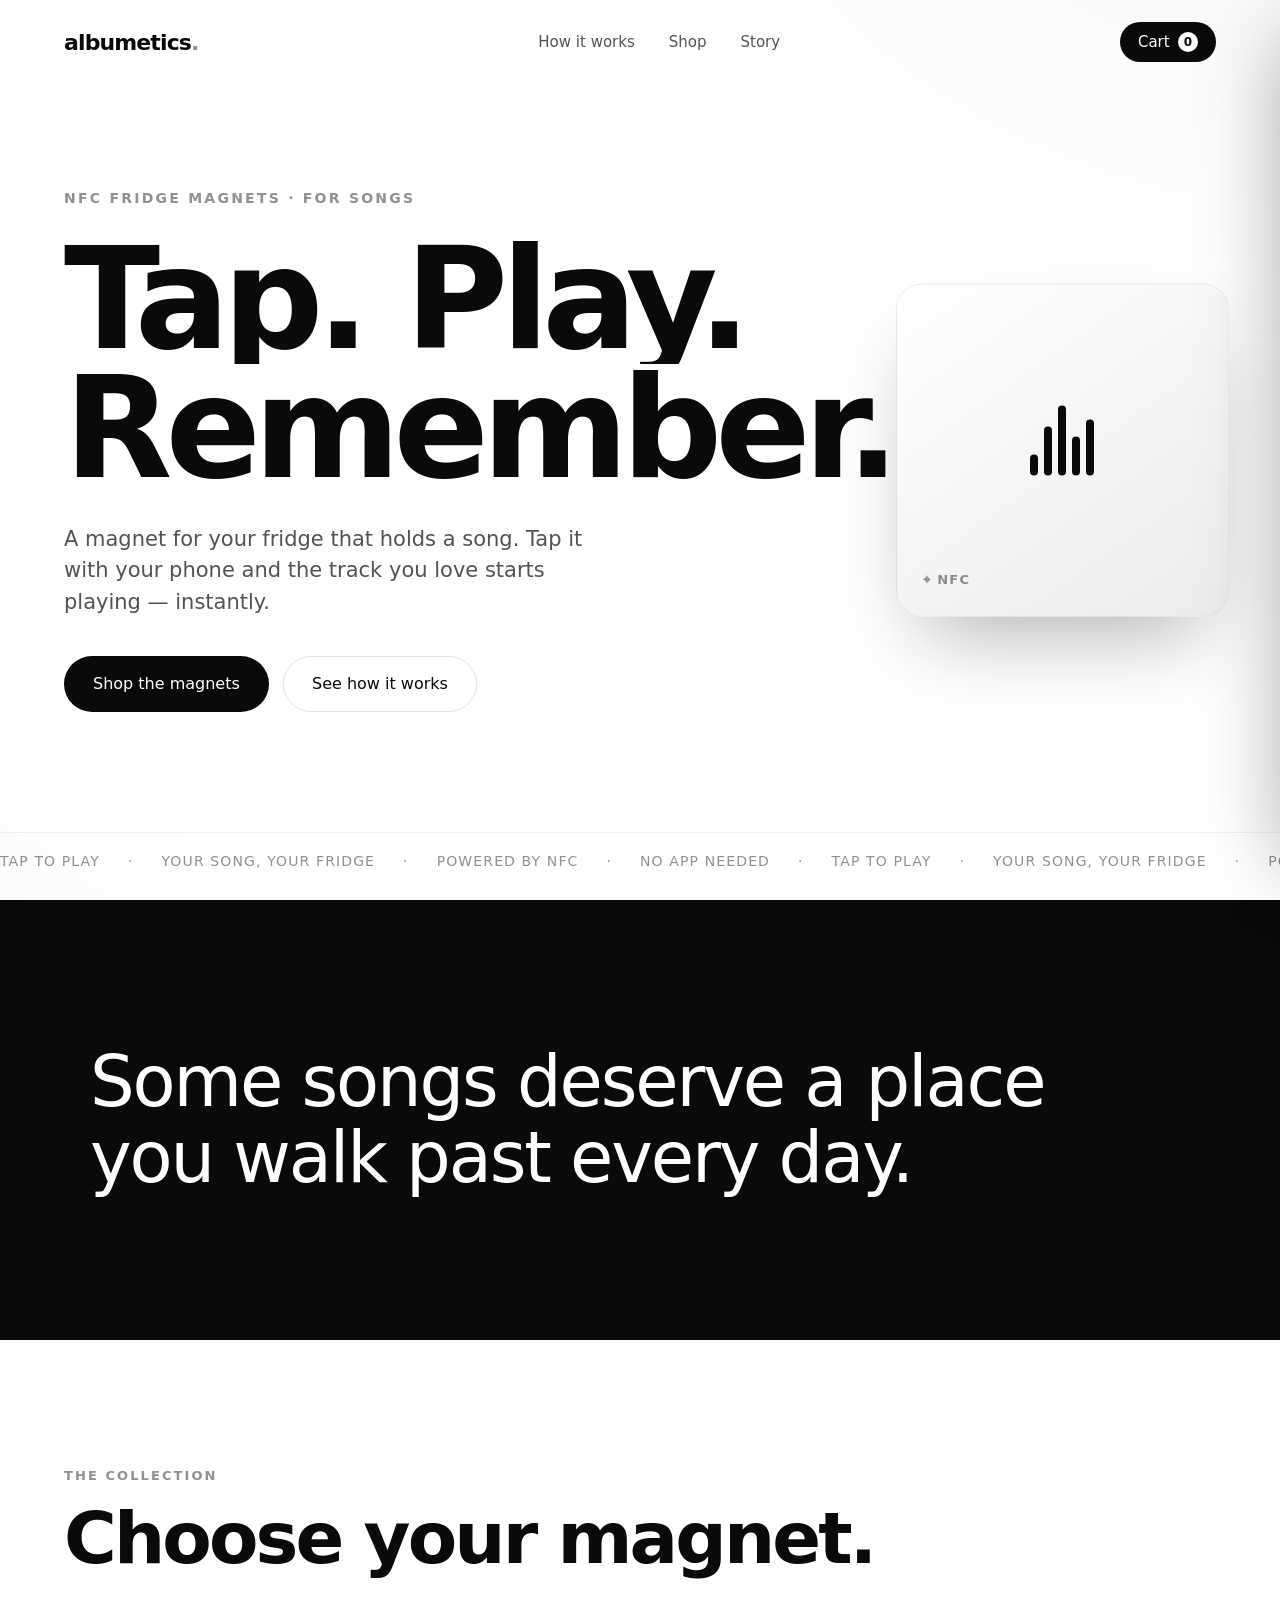
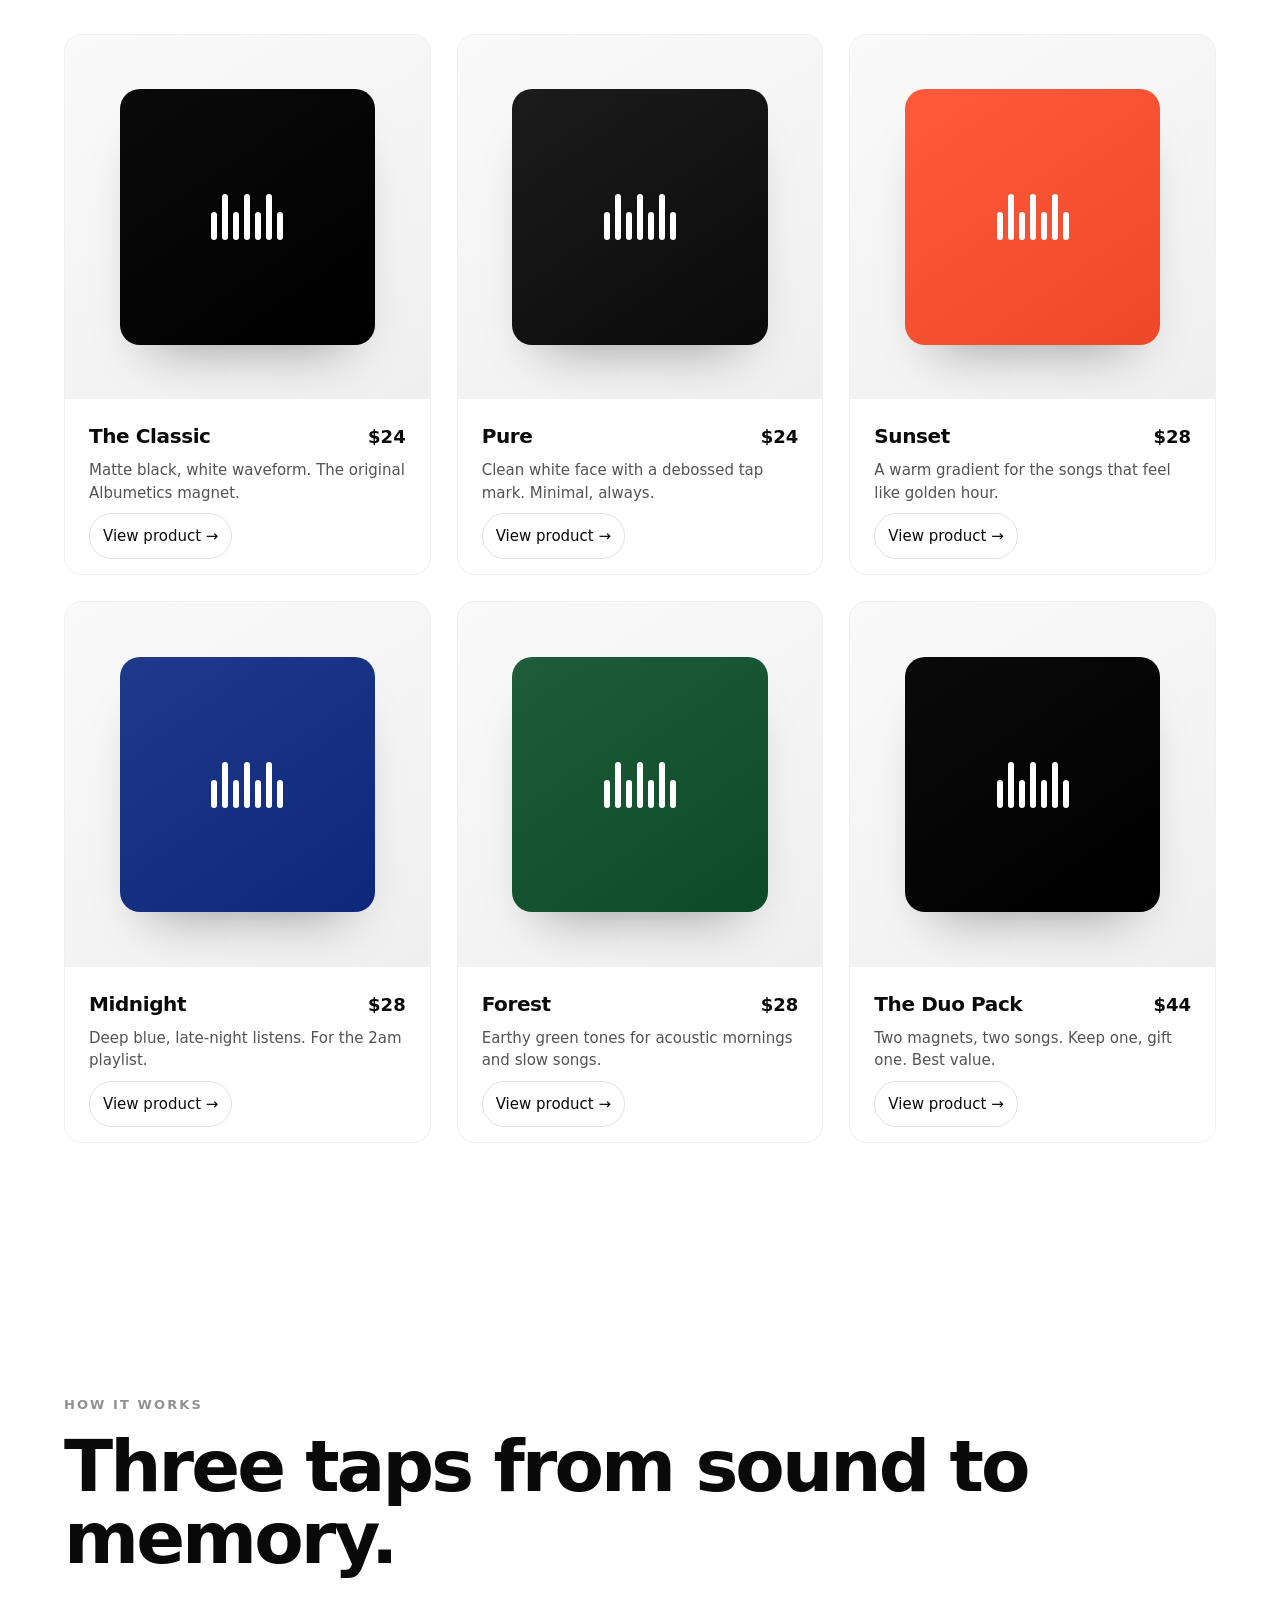
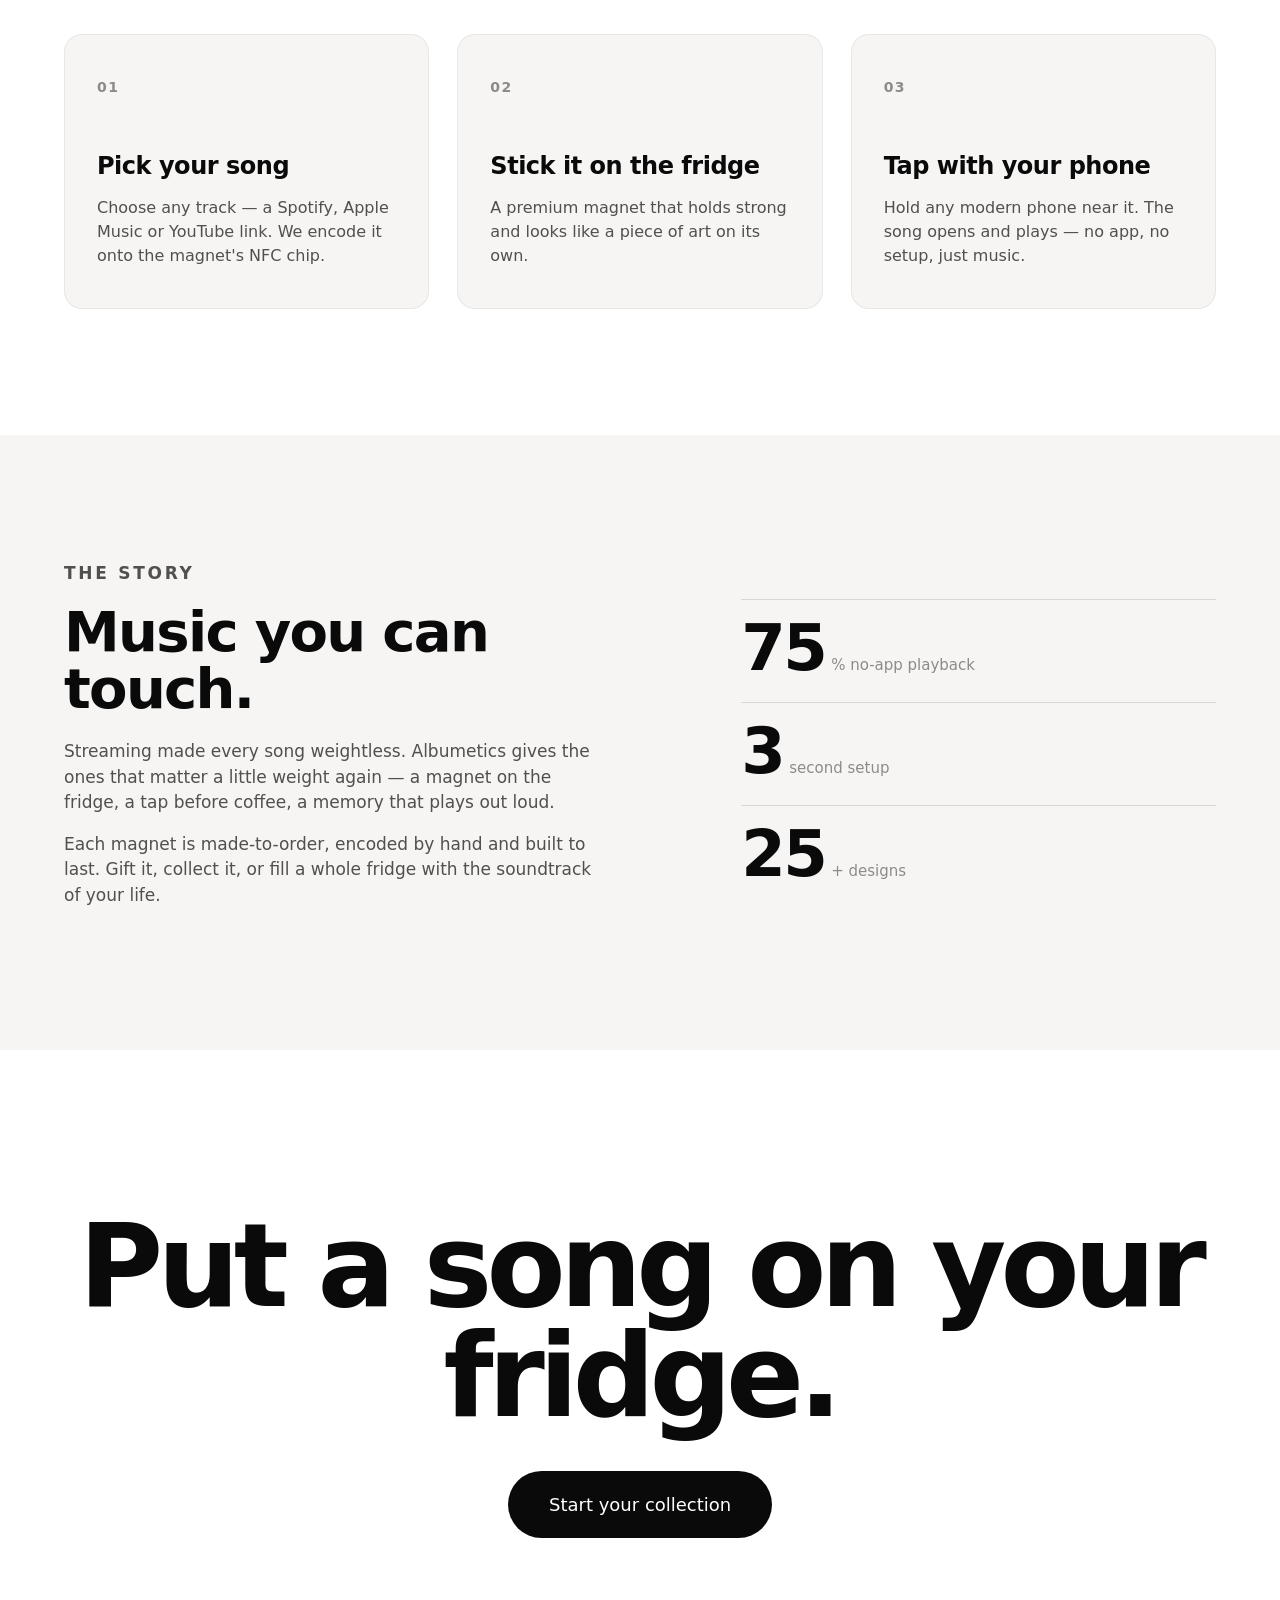
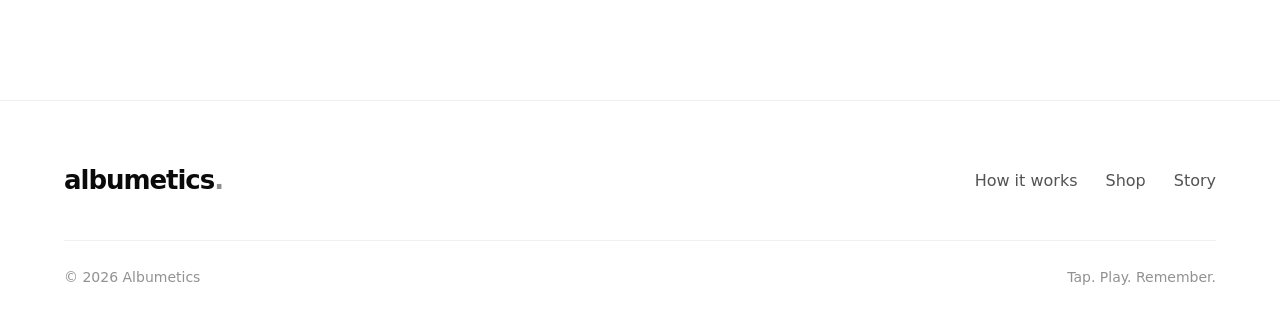
==== index.html @ b1548fd8 "Add product detail page with Spotify / Apple Music editions - Click a product to open product.html?i" ====
<!DOCTYPE html>
<html lang="en">
<head>
  <meta charset="UTF-8" />
  <meta name="viewport" content="width=device-width, initial-scale=1.0" />
  <title>Albumetics — Tap. Play. Remember.</title>
  <meta name="description" content="NFC fridge magnets that play your favourite songs. Tap with your phone and the music begins. Albumetics turns sound into something you can hold." />
  <link rel="preconnect" href="https://api.fontshare.com" crossorigin />
  <link href="https://api.fontshare.com/v2/css?f[]=ranade@300,400,500,700,800&display=swap" rel="stylesheet" />
  <link rel="stylesheet" href="css/style.css" />
  <link rel="icon" href="data:image/svg+xml,<svg xmlns='http://www.w3.org/2000/svg' viewBox='0 0 100 100'><text y='.9em' font-size='90'>⬤</text></svg>" />
</head>
<body>
  <!-- Loader -->
  <div class="loader" id="loader">
    <div class="loader__inner">
      <span class="loader__word">albumetics</span>
      <div class="loader__bar"><span></span></div>
    </div>
  </div>

  <!-- Cursor follower -->
  <div class="cursor" id="cursor"></div>

  <!-- Header -->
  <header class="header" id="header">
    <a href="#top" class="header__logo" data-scroll>albumetics<span class="dot">.</span></a>
    <nav class="header__nav">
      <a href="#how" data-scroll>How it works</a>
      <a href="#shop" data-scroll>Shop</a>
      <a href="#story" data-scroll>Story</a>
    </nav>
    <button class="header__cart" id="cartBtn" aria-label="Open cart">
      Cart <span class="header__cart-count" id="cartCount">0</span>
    </button>
  </header>

  <main id="top">
    <!-- Hero -->
    <section class="hero">
      <div class="hero__bg" aria-hidden="true">
        <span class="grain"></span>
      </div>
      <div class="hero__inner">
        <p class="hero__eyebrow reveal">NFC fridge magnets · for songs</p>
        <h1 class="hero__title">
          <span class="line"><span>Tap. Play.</span></span>
          <span class="line"><span>Remember.</span></span>
        </h1>
        <p class="hero__lead reveal">
          A magnet for your fridge that holds a song. Tap it with your phone
          and the track you love starts playing — instantly.
        </p>
        <div class="hero__actions reveal">
          <a href="#shop" class="btn btn--solid" data-scroll>Shop the magnets</a>
          <a href="#how" class="btn btn--ghost" data-scroll>See how it works</a>
        </div>
      </div>

      <!-- Floating magnet -->
      <div class="hero__magnet" id="heroMagnet">
        <div class="magnet">
          <div class="magnet__art">
            <div class="magnet__rings"><i></i><i></i><i></i></div>
            <div class="magnet__bars"><i></i><i></i><i></i><i></i><i></i></div>
          </div>
          <div class="magnet__nfc">⌖ NFC</div>
        </div>
      </div>

      <div class="hero__marquee" aria-hidden="true">
        <div class="marquee__track">
          <span>tap to play</span><span>·</span><span>your song, your fridge</span><span>·</span>
          <span>powered by nfc</span><span>·</span><span>no app needed</span><span>·</span>
          <span>tap to play</span><span>·</span><span>your song, your fridge</span><span>·</span>
          <span>powered by nfc</span><span>·</span><span>no app needed</span><span>·</span>
        </div>
      </div>
    </section>

    <!-- Showcase / pull quote -->
    <section class="showcase">
      <div class="showcase__line reveal-text">
        <p>Some songs deserve a place you walk past every day.</p>
      </div>
    </section>

    <!-- Shop -->
    <section class="shop" id="shop">
      <div class="section-head">
        <p class="section-head__kicker reveal">The collection</p>
        <h2 class="section-head__title reveal">Choose your magnet.</h2>
      </div>
      <div class="products" id="products"><!-- injected by JS --></div>
    </section>

    <!-- How it works -->
    <section class="how" id="how">
      <div class="section-head">
        <p class="section-head__kicker reveal">How it works</p>
        <h2 class="section-head__title reveal">Three taps from sound to memory.</h2>
      </div>
      <div class="steps">
        <article class="step reveal">
          <span class="step__num">01</span>
          <h3>Pick your song</h3>
          <p>Choose any track — a Spotify, Apple Music or YouTube link. We encode it onto the magnet's NFC chip.</p>
        </article>
        <article class="step reveal">
          <span class="step__num">02</span>
          <h3>Stick it on the fridge</h3>
          <p>A premium magnet that holds strong and looks like a piece of art on its own.</p>
        </article>
        <article class="step reveal">
          <span class="step__num">03</span>
          <h3>Tap with your phone</h3>
          <p>Hold any modern phone near it. The song opens and plays — no app, no setup, just music.</p>
        </article>
      </div>
    </section>

    <!-- Story -->
    <section class="story" id="story">
      <div class="story__grid">
        <div class="story__text reveal">
          <p class="section-head__kicker">The story</p>
          <h2>Music you can touch.</h2>
          <p>
            Streaming made every song weightless. Albumetics gives the ones that
            matter a little weight again — a magnet on the fridge, a tap before
            coffee, a memory that plays out loud.
          </p>
          <p>
            Each magnet is made-to-order, encoded by hand and built to last.
            Gift it, collect it, or fill a whole fridge with the soundtrack of
            your life.
          </p>
        </div>
        <div class="story__stats reveal">
          <div class="stat"><span class="stat__num" data-count="100">0</span><span class="stat__label">% no-app playback</span></div>
          <div class="stat"><span class="stat__num" data-count="3">0</span><span class="stat__label">second setup</span></div>
          <div class="stat"><span class="stat__num" data-count="50">0</span><span class="stat__label">+ designs</span></div>
        </div>
      </div>
    </section>

    <!-- CTA -->
    <section class="cta">
      <div class="cta__inner reveal">
        <h2>Put a song on your fridge.</h2>
        <a href="#shop" class="btn btn--solid btn--lg" data-scroll>Start your collection</a>
      </div>
    </section>
  </main>

  <footer class="footer">
    <div class="footer__top">
      <span class="footer__logo">albumetics<span class="dot">.</span></span>
      <nav class="footer__nav">
        <a href="#how" data-scroll>How it works</a>
        <a href="#shop" data-scroll>Shop</a>
        <a href="#story" data-scroll>Story</a>
      </nav>
    </div>
    <div class="footer__bottom">
      <span>© <span id="year"></span> Albumetics</span>
      <span>Tap. Play. Remember.</span>
    </div>
  </footer>

  <!-- Cart drawer -->
  <div class="drawer-overlay" id="drawerOverlay"></div>
  <aside class="cart" id="cart" aria-hidden="true">
    <div class="cart__head">
      <h3>Your cart</h3>
      <button class="cart__close" id="cartClose" aria-label="Close cart">×</button>
    </div>
    <div class="cart__items" id="cartItems"></div>
    <div class="cart__foot">
      <div class="cart__row">
        <span>Subtotal</span>
        <span id="cartTotal">$0</span>
      </div>
      <button class="btn btn--solid btn--block" id="checkoutBtn">Checkout</button>
      <p class="cart__note">Free shipping over $60 · Made to order</p>
    </div>
  </aside>

  <!-- Toast -->
  <div class="toast" id="toast"></div>

  <script src="js/data.js"></script>
  <script src="js/ui.js"></script>
  <script src="js/cart.js"></script>
  <script src="js/main.js"></script>
</body>
</html>
---- css/style.css ----
/* ============================================================
   Albumetics — core styles
   Palette: white dominant, black accents
   Type: Ranade
   ============================================================ */

:root {
  --white: #ffffff;
  --paper: #f6f5f3;
  --ink: #0a0a0a;
  --ink-70: rgba(10, 10, 10, 0.7);
  --ink-45: rgba(10, 10, 10, 0.45);
  --ink-12: rgba(10, 10, 10, 0.12);
  --ink-06: rgba(10, 10, 10, 0.06);
  --radius: 18px;
  --ease: cubic-bezier(0.22, 1, 0.36, 1);
  --ease-soft: cubic-bezier(0.65, 0.05, 0.36, 1);
  --maxw: 1240px;
  --pad: clamp(20px, 5vw, 80px);
}

* { margin: 0; padding: 0; box-sizing: border-box; }

html { scroll-behavior: smooth; -webkit-font-smoothing: antialiased; }

body {
  font-family: 'Ranade', system-ui, sans-serif;
  background: var(--white);
  color: var(--ink);
  font-weight: 400;
  line-height: 1.5;
  overflow-x: hidden;
}

@media (prefers-reduced-motion: reduce) {
  * { animation: none !important; transition: none !important; scroll-behavior: auto !important; }
}

a { color: inherit; text-decoration: none; }
img { max-width: 100%; display: block; }
::selection { background: var(--ink); color: var(--white); }

/* ---------- Loader ---------- */
.loader {
  position: fixed; inset: 0; z-index: 9999;
  background: var(--white);
  display: grid; place-items: center;
  transition: transform 0.9s var(--ease) 0.2s;
}
.loader.done { transform: translateY(-100%); }
.loader__inner { text-align: center; }
.loader__word {
  font-size: clamp(28px, 6vw, 64px);
  font-weight: 700; letter-spacing: -0.04em;
  display: block; overflow: hidden;
}
.loader__bar {
  margin-top: 22px; height: 2px; width: 200px;
  background: var(--ink-12); overflow: hidden; border-radius: 2px;
}
.loader__bar span {
  display: block; height: 100%; width: 0;
  background: var(--ink);
  animation: load 1.4s var(--ease) forwards;
}
@keyframes load { to { width: 100%; } }

/* ---------- Cursor ---------- */
.cursor {
  position: fixed; top: 0; left: 0; width: 28px; height: 28px;
  border: 1.5px solid var(--ink); border-radius: 50%;
  transform: translate(-50%, -50%); pointer-events: none; z-index: 9000;
  transition: width 0.25s var(--ease), height 0.25s var(--ease), background 0.25s var(--ease), opacity 0.3s;
  mix-blend-mode: difference; opacity: 0;
}
.cursor.active { width: 60px; height: 60px; background: var(--white); border-color: transparent; }
@media (hover: none) { .cursor { display: none; } }

/* ---------- Header ---------- */
.header {
  position: fixed; top: 0; left: 0; right: 0; z-index: 100;
  display: flex; align-items: center; justify-content: space-between;
  padding: 22px var(--pad);
  transition: padding 0.4s var(--ease), background 0.4s var(--ease), backdrop-filter 0.4s;
}
.header.scrolled {
  padding: 14px var(--pad);
  background: rgba(255, 255, 255, 0.72);
  backdrop-filter: blur(14px);
  border-bottom: 1px solid var(--ink-06);
}
.header__logo {
  font-weight: 700; font-size: 22px; letter-spacing: -0.04em;
}
.header__logo .dot { color: var(--ink-45); }
.header__nav { display: flex; gap: 34px; }
.header__nav a {
  font-size: 15px; font-weight: 500; position: relative; color: var(--ink-70);
  transition: color 0.3s var(--ease);
}
.header__nav a::after {
  content: ''; position: absolute; left: 0; bottom: -4px; height: 1.5px; width: 0;
  background: var(--ink); transition: width 0.35s var(--ease);
}
.header__nav a:hover { color: var(--ink); }
.header__nav a:hover::after { width: 100%; }
.header__cart {
  font-family: inherit; font-size: 15px; font-weight: 500; cursor: pointer;
  background: var(--ink); color: var(--white); border: none;
  padding: 10px 18px; border-radius: 100px;
  display: inline-flex; align-items: center; gap: 8px;
  transition: transform 0.3s var(--ease), opacity 0.3s;
}
.header__cart:hover { transform: translateY(-2px); }
.header__cart-count {
  background: var(--white); color: var(--ink);
  min-width: 20px; height: 20px; border-radius: 100px;
  display: grid; place-items: center; font-size: 12px; font-weight: 700; padding: 0 6px;
  transition: transform 0.3s var(--ease);
}
.header__cart-count.pop { animation: pop 0.4s var(--ease); }
@keyframes pop { 0% { transform: scale(1); } 40% { transform: scale(1.5); } 100% { transform: scale(1); } }
@media (max-width: 720px) { .header__nav { display: none; } }

/* ---------- Buttons ---------- */
.btn {
  display: inline-flex; align-items: center; justify-content: center; gap: 10px;
  font-family: inherit; font-size: 16px; font-weight: 500; cursor: pointer;
  padding: 15px 28px; border-radius: 100px; border: 1.5px solid transparent;
  transition: transform 0.35s var(--ease), background 0.35s var(--ease), color 0.35s var(--ease), border-color 0.35s var(--ease);
  will-change: transform;
}
.btn--solid { background: var(--ink); color: var(--white); }
.btn--solid:hover { transform: translateY(-3px); background: #222; }
.btn--ghost { background: transparent; color: var(--ink); border-color: var(--ink-12); }
.btn--ghost:hover { border-color: var(--ink); transform: translateY(-3px); }
.btn--lg { padding: 19px 40px; font-size: 18px; }
.btn--block { width: 100%; }

/* ---------- Reveal utilities ---------- */
.reveal { opacity: 0; transform: translateY(34px); transition: opacity 0.9s var(--ease), transform 0.9s var(--ease); }
.reveal.in { opacity: 1; transform: none; }
.reveal[data-delay="1"] { transition-delay: 0.08s; }
.reveal[data-delay="2"] { transition-delay: 0.16s; }
.reveal[data-delay="3"] { transition-delay: 0.24s; }

/* ---------- Hero ---------- */
.hero {
  position: relative; min-height: 100vh;
  padding: 0 var(--pad);
  display: flex; flex-direction: column; justify-content: center;
  overflow: hidden;
}
.hero__bg { position: absolute; inset: 0; z-index: 0; }
.grain {
  position: absolute; inset: -50%;
  background:
    radial-gradient(60% 60% at 80% 10%, rgba(10,10,10,0.04), transparent 60%),
    radial-gradient(50% 50% at 10% 90%, rgba(10,10,10,0.05), transparent 60%);
}
.hero__inner { position: relative; z-index: 2; max-width: 900px; }
.hero__eyebrow {
  font-size: 14px; font-weight: 600; letter-spacing: 0.16em; text-transform: uppercase;
  color: var(--ink-45); margin-bottom: 26px;
}
.hero__title {
  font-size: clamp(54px, 11vw, 150px); line-height: 0.92; font-weight: 800;
  letter-spacing: -0.05em; margin-bottom: 30px;
}
.hero__title .line { display: block; overflow: hidden; }
.hero__title .line span {
  display: block; transform: translateY(110%);
  animation: rise 1s var(--ease) forwards;
}
.hero__title .line:nth-child(2) span { animation-delay: 0.12s; }
@keyframes rise { to { transform: none; } }
.hero__lead {
  font-size: clamp(17px, 2vw, 21px); max-width: 520px; color: var(--ink-70);
  margin-bottom: 38px;
}
.hero__actions { display: flex; gap: 14px; flex-wrap: wrap; }

/* floating magnet */
.hero__magnet {
  position: absolute; right: clamp(-40px, 4vw, 120px); top: 50%;
  transform: translateY(-50%); z-index: 1;
  animation: float 6s ease-in-out infinite;
}
@media (max-width: 980px) { .hero__magnet { opacity: 0.12; right: -10%; } }
@keyframes float { 0%,100% { transform: translateY(-50%); } 50% { transform: translateY(calc(-50% - 22px)); } }

.magnet {
  width: clamp(220px, 26vw, 360px); aspect-ratio: 1; border-radius: 26px;
  background: linear-gradient(145deg, #fff, #ececec);
  box-shadow: 0 40px 80px -30px rgba(10,10,10,0.35), inset 0 1px 0 #fff;
  border: 1px solid var(--ink-06);
  position: relative; padding: 26px;
  display: flex; flex-direction: column; justify-content: space-between;
}
.magnet__art { position: relative; flex: 1; display: grid; place-items: center; }
.magnet__rings { position: absolute; inset: 0; display: grid; place-items: center; }
.magnet__rings i {
  position: absolute; border: 2px solid var(--ink); border-radius: 50%; opacity: 0;
  animation: ping 3s var(--ease) infinite;
}
.magnet__rings i:nth-child(1) { width: 60px; height: 60px; }
.magnet__rings i:nth-child(2) { width: 60px; height: 60px; animation-delay: 1s; }
.magnet__rings i:nth-child(3) { width: 60px; height: 60px; animation-delay: 2s; }
@keyframes ping { 0% { transform: scale(1); opacity: 0.5; } 100% { transform: scale(2.6); opacity: 0; } }
.magnet__bars { display: flex; gap: 6px; align-items: flex-end; height: 70px; z-index: 1; }
.magnet__bars i {
  width: 8px; background: var(--ink); border-radius: 4px;
  animation: eq 1.1s ease-in-out infinite;
}
.magnet__bars i:nth-child(1) { height: 30%; animation-delay: 0s; }
.magnet__bars i:nth-child(2) { height: 70%; animation-delay: 0.2s; }
.magnet__bars i:nth-child(3) { height: 100%; animation-delay: 0.1s; }
.magnet__bars i:nth-child(4) { height: 55%; animation-delay: 0.3s; }
.magnet__bars i:nth-child(5) { height: 80%; animation-delay: 0.15s; }
@keyframes eq { 0%,100% { transform: scaleY(0.4); } 50% { transform: scaleY(1); } }
.magnet__nfc { font-size: 13px; font-weight: 600; letter-spacing: 0.1em; color: var(--ink-45); }

/* marquee */
.hero__marquee {
  position: absolute; bottom: 28px; left: 0; right: 0; z-index: 2;
  overflow: hidden; border-top: 1px solid var(--ink-06); padding-top: 18px;
}
.marquee__track {
  display: flex; gap: 28px; white-space: nowrap; width: max-content;
  animation: marquee 26s linear infinite;
  font-size: 14px; font-weight: 500; letter-spacing: 0.08em; text-transform: uppercase; color: var(--ink-45);
}
.marquee__track span { display: inline-block; }
@keyframes marquee { to { transform: translateX(-50%); } }

/* ---------- Section heads ---------- */
.section-head { max-width: var(--maxw); margin: 0 auto; padding: 0 0 60px; }
.section-head__kicker {
  font-size: 13px; font-weight: 600; letter-spacing: 0.16em; text-transform: uppercase;
  color: var(--ink-45); margin-bottom: 16px;
}
.section-head__title {
  font-size: clamp(34px, 6vw, 72px); font-weight: 700; letter-spacing: -0.04em; line-height: 1;
}

/* ---------- How ---------- */
.how { padding: clamp(90px, 14vh, 180px) var(--pad); }
.steps {
  max-width: var(--maxw); margin: 0 auto;
  display: grid; grid-template-columns: repeat(3, 1fr); gap: 28px;
}
@media (max-width: 820px) { .steps { grid-template-columns: 1fr; } }
.step {
  padding: 40px 32px; border-radius: var(--radius);
  background: var(--paper); border: 1px solid var(--ink-06);
  transition: transform 0.5s var(--ease), box-shadow 0.5s var(--ease);
}
.step:hover { transform: translateY(-8px); box-shadow: 0 30px 60px -34px rgba(10,10,10,0.3); }
.step__num {
  font-size: 14px; font-weight: 700; color: var(--ink-45);
  display: inline-block; margin-bottom: 50px; letter-spacing: 0.1em;
}
.step h3 { font-size: 24px; font-weight: 600; margin-bottom: 12px; letter-spacing: -0.02em; }
.step p { color: var(--ink-70); font-size: 16px; }

/* ---------- Showcase pull quote ---------- */
.showcase {
  padding: clamp(80px, 16vh, 200px) var(--pad);
  background: var(--ink); color: var(--white);
}
.showcase__line { max-width: 1100px; margin: 0 auto; }
.showcase__line p {
  font-size: clamp(28px, 5.5vw, 76px); font-weight: 500; line-height: 1.08; letter-spacing: -0.03em;
}
.reveal-text p { display: inline; }
.reveal-text .word {
  display: inline-block; opacity: 0.18; transition: opacity 0.5s var(--ease);
}
.reveal-text .word.lit { opacity: 1; }

/* ---------- Shop ---------- */
.shop { padding: clamp(90px, 14vh, 180px) var(--pad); }
.products {
  max-width: var(--maxw); margin: 0 auto;
  display: grid; grid-template-columns: repeat(3, 1fr); gap: 26px;
}
@media (max-width: 980px) { .products { grid-template-columns: repeat(2, 1fr); } }
@media (max-width: 560px) { .products { grid-template-columns: 1fr; } }

.card {
  border-radius: var(--radius); overflow: hidden;
  border: 1px solid var(--ink-06); background: var(--white);
  opacity: 0; transform: translateY(40px);
  transition: opacity 0.8s var(--ease), transform 0.8s var(--ease), box-shadow 0.5s var(--ease);
}
.card.in { opacity: 1; transform: none; }
.card:hover { box-shadow: 0 40px 70px -40px rgba(10,10,10,0.4); }
.card__media {
  aspect-ratio: 1; position: relative; overflow: hidden;
  display: grid; place-items: center;
}
.card__art {
  width: 70%; aspect-ratio: 1; border-radius: 20px; position: relative;
  display: grid; place-items: center;
  transition: transform 0.6s var(--ease);
  box-shadow: 0 30px 50px -30px rgba(10,10,10,0.4);
}
.card:hover .card__art { transform: scale(1.06) rotate(-2deg); }
.card__art .wave { display: flex; gap: 5px; align-items: flex-end; height: 46px; }
.card__art .wave i { width: 6px; border-radius: 3px; background: currentColor; animation: eq 1.2s ease-in-out infinite; }
.card__art .wave i:nth-child(odd) { height: 60%; }
.card__art .wave i:nth-child(even) { height: 100%; animation-delay: 0.2s; }
.card__tap {
  position: absolute; inset: 0; display: grid; place-items: center;
  background: rgba(10,10,10,0.86); color: var(--white);
  opacity: 0; transition: opacity 0.4s var(--ease);
  font-size: 15px; font-weight: 600; letter-spacing: 0.05em;
}
.card:hover .card__tap { opacity: 1; }
.card__tap span { display: inline-flex; flex-direction: column; align-items: center; gap: 10px; }
.card__tap .ico { font-size: 30px; animation: float 2.4s ease-in-out infinite; }
.card__body { padding: 22px 24px 26px; }
.card__row { display: flex; justify-content: space-between; align-items: baseline; gap: 12px; }
.card__name { font-size: 20px; font-weight: 600; letter-spacing: -0.02em; }
.card__price { font-size: 18px; font-weight: 600; }
.card__desc { color: var(--ink-70); font-size: 15px; margin: 8px 0 20px; }
.card__add {
  width: 100%; font-family: inherit; font-size: 15px; font-weight: 500; cursor: pointer;
  padding: 13px; border-radius: 100px; border: 1.5px solid var(--ink-12);
  background: var(--white); color: var(--ink);
  transition: background 0.35s var(--ease), color 0.35s var(--ease), border-color 0.35s var(--ease);
}
.card__add:hover { background: var(--ink); color: var(--white); border-color: var(--ink); }

/* ---------- Story ---------- */
.story { padding: clamp(90px, 14vh, 180px) var(--pad); background: var(--paper); }
.story__grid {
  max-width: var(--maxw); margin: 0 auto;
  display: grid; grid-template-columns: 1.3fr 1fr; gap: 60px; align-items: center;
}
@media (max-width: 820px) { .story__grid { grid-template-columns: 1fr; gap: 40px; } }
.story__text h2 { font-size: clamp(30px, 5vw, 56px); font-weight: 700; letter-spacing: -0.03em; margin: 14px 0 22px; line-height: 1.02; }
.story__text p { color: var(--ink-70); font-size: 17px; margin-bottom: 16px; max-width: 540px; }
.story__stats { display: grid; gap: 22px; }
.stat { border-top: 1px solid var(--ink-12); padding-top: 16px; }
.stat__num { font-size: clamp(40px, 6vw, 64px); font-weight: 700; letter-spacing: -0.04em; line-height: 1; }
.stat__label { color: var(--ink-45); font-size: 15px; margin-left: 6px; }

/* ---------- CTA ---------- */
.cta { padding: clamp(100px, 18vh, 220px) var(--pad); text-align: center; }
.cta__inner h2 { font-size: clamp(40px, 9vw, 120px); font-weight: 800; letter-spacing: -0.05em; line-height: 0.95; margin-bottom: 40px; }

/* ---------- Footer ---------- */
.footer { padding: 60px var(--pad) 36px; border-top: 1px solid var(--ink-06); }
.footer__top {
  max-width: var(--maxw); margin: 0 auto;
  display: flex; justify-content: space-between; align-items: center; flex-wrap: wrap; gap: 20px;
  padding-bottom: 40px;
}
.footer__logo { font-size: 26px; font-weight: 700; letter-spacing: -0.04em; }
.footer__logo .dot { color: var(--ink-45); }
.footer__nav { display: flex; gap: 28px; }
.footer__nav a { color: var(--ink-70); font-weight: 500; transition: color 0.3s; }
.footer__nav a:hover { color: var(--ink); }
.footer__bottom {
  max-width: var(--maxw); margin: 0 auto; padding-top: 26px;
  border-top: 1px solid var(--ink-06);
  display: flex; justify-content: space-between; flex-wrap: wrap; gap: 10px;
  color: var(--ink-45); font-size: 14px;
}

/* ---------- Cart drawer ---------- */
.drawer-overlay {
  position: fixed; inset: 0; background: rgba(10,10,10,0.35); backdrop-filter: blur(3px);
  opacity: 0; pointer-events: none; transition: opacity 0.5s var(--ease); z-index: 200;
}
.drawer-overlay.open { opacity: 1; pointer-events: auto; }
.cart {
  position: fixed; top: 0; right: 0; bottom: 0; width: min(420px, 92vw); z-index: 300;
  background: var(--white); display: flex; flex-direction: column;
  transform: translateX(100%); transition: transform 0.6s var(--ease);
  box-shadow: -30px 0 80px -40px rgba(10,10,10,0.4);
}
.cart.open { transform: none; }
.cart__head {
  display: flex; justify-content: space-between; align-items: center;
  padding: 26px 28px; border-bottom: 1px solid var(--ink-06);
}
.cart__head h3 { font-size: 22px; font-weight: 600; letter-spacing: -0.02em; }
.cart__close {
  font-family: inherit; font-size: 28px; line-height: 1; background: none; border: none;
  cursor: pointer; color: var(--ink); width: 40px; height: 40px; border-radius: 50%;
  transition: background 0.3s; }
.cart__close:hover { background: var(--ink-06); }
.cart__items { flex: 1; overflow-y: auto; padding: 14px 28px; }
.cart__empty { color: var(--ink-45); text-align: center; padding: 60px 0; font-size: 16px; }
.cart-item {
  display: flex; gap: 16px; padding: 18px 0; border-bottom: 1px solid var(--ink-06);
  animation: itemIn 0.5s var(--ease);
}
@keyframes itemIn { from { opacity: 0; transform: translateX(20px); } to { opacity: 1; transform: none; } }
.cart-item__thumb {
  width: 60px; height: 60px; border-radius: 12px; flex-shrink: 0;
  display: grid; place-items: center; color: var(--white);
}
.cart-item__thumb .wave { display: flex; gap: 3px; align-items: flex-end; height: 22px; }
.cart-item__thumb .wave i { width: 3px; height: 100%; background: currentColor; border-radius: 2px; }
.cart-item__info { flex: 1; }
.cart-item__name { font-size: 16px; font-weight: 600; }
.cart-item__edition {
  display: inline-flex; align-items: center; gap: 5px;
  font-size: 12px; font-weight: 500; color: var(--ink-45); margin-top: 2px;
}
.cart-item__edition .svc-ico { display: inline-flex; }
.cart-item__edition .svc-ico svg { display: block; }
.cart-item__price { color: var(--ink-45); font-size: 14px; margin-top: 2px; }
.cart-item__qty { display: inline-flex; align-items: center; gap: 12px; margin-top: 8px; }
.cart-item__qty button {
  width: 26px; height: 26px; border-radius: 50%; border: 1.5px solid var(--ink-12);
  background: var(--white); cursor: pointer; font-family: inherit; font-size: 16px; line-height: 1;
  transition: background 0.3s, color 0.3s, border-color 0.3s;
}
.cart-item__qty button:hover { background: var(--ink); color: var(--white); border-color: var(--ink); }
.cart-item__qty span { font-weight: 600; min-width: 18px; text-align: center; }
.cart__foot { padding: 24px 28px; border-top: 1px solid var(--ink-06); }
.cart__row { display: flex; justify-content: space-between; font-size: 18px; font-weight: 600; margin-bottom: 18px; }
.cart__note { text-align: center; color: var(--ink-45); font-size: 13px; margin-top: 14px; }

/* ---------- Toast ---------- */
.toast {
  position: fixed; bottom: 30px; left: 50%; z-index: 400;
  background: var(--ink); color: var(--white);
  padding: 14px 24px; border-radius: 100px; font-weight: 500; font-size: 15px;
  transform: translate(-50%, 120px); opacity: 0;
  transition: transform 0.5s var(--ease), opacity 0.5s var(--ease);
  pointer-events: none;
}
.toast.show { transform: translate(-50%, 0); opacity: 1; }

/* ============================================================
   Product detail page
   ============================================================ */
.pdp { padding: 120px var(--pad) 100px; max-width: var(--maxw); margin: 0 auto; }
.pdp__back {
  display: inline-flex; align-items: center; gap: 8px;
  font-size: 15px; font-weight: 500; color: var(--ink-70);
  margin-bottom: 40px; transition: gap 0.3s var(--ease), color 0.3s;
}
.pdp__back:hover { gap: 14px; color: var(--ink); }
.pdp__back span { transition: transform 0.3s var(--ease); }

.pdp__grid {
  display: grid; grid-template-columns: 1.05fr 1fr; gap: clamp(30px, 5vw, 70px);
  align-items: start;
}
@media (max-width: 880px) { .pdp__grid { grid-template-columns: 1fr; gap: 40px; } }

/* media */
.pdp__media { position: sticky; top: 100px; }
@media (max-width: 880px) { .pdp__media { position: static; } }
.pdp__stage {
  background: linear-gradient(150deg, #fafafa, #eee);
  border: 1px solid var(--ink-06); border-radius: 28px;
  aspect-ratio: 1; display: grid; place-items: center; overflow: hidden;
}
.pdp__art {
  width: 64%; aspect-ratio: 1; border-radius: 26px; position: relative;
  display: flex; flex-direction: column; align-items: center; justify-content: center; gap: 18px;
  box-shadow: 0 50px 90px -40px rgba(10,10,10,0.55);
  animation: float 6s ease-in-out infinite;
}
.pdp__art .wave { display: flex; gap: 6px; align-items: flex-end; height: 60px; z-index: 1; }
.pdp__art .wave i { width: 7px; border-radius: 4px; background: currentColor; animation: eq 1.2s ease-in-out infinite; }
.pdp__art .wave i:nth-child(odd) { height: 55%; }
.pdp__art .wave i:nth-child(even) { height: 100%; animation-delay: 0.2s; }
.pdp__art .wave i:nth-child(3n) { height: 75%; animation-delay: 0.35s; }
.pdp__rings { position: absolute; inset: 0; display: grid; place-items: center; }
.pdp__rings i {
  position: absolute; width: 70px; height: 70px; border: 2px solid currentColor; border-radius: 50%;
  opacity: 0; animation: ping 3s var(--ease) infinite;
}
.pdp__rings i:nth-child(2) { animation-delay: 1s; }
.pdp__rings i:nth-child(3) { animation-delay: 2s; }
.pdp__nfc { font-size: 13px; font-weight: 600; letter-spacing: 0.12em; opacity: 0.7; z-index: 1; }

/* info */
.pdp__kicker {
  font-size: 13px; font-weight: 600; letter-spacing: 0.16em; text-transform: uppercase;
  color: var(--ink-45); margin-bottom: 14px;
}
.pdp__name { font-size: clamp(40px, 6vw, 68px); font-weight: 800; letter-spacing: -0.04em; line-height: 1; margin-bottom: 16px; }
.pdp__price { font-size: 26px; font-weight: 600; margin-bottom: 24px; }
.pdp__desc { font-size: 17px; color: var(--ink-70); max-width: 460px; margin-bottom: 26px; }
.pdp__features { list-style: none; display: grid; gap: 10px; margin-bottom: 34px; }
.pdp__features li { position: relative; padding-left: 26px; color: var(--ink-70); font-size: 15px; }
.pdp__features li::before {
  content: ''; position: absolute; left: 0; top: 7px; width: 8px; height: 8px;
  border-radius: 50%; background: var(--ink);
}

.pdp__block { margin-bottom: 32px; }
.pdp__label { display: block; font-size: 14px; font-weight: 600; margin-bottom: 14px; letter-spacing: -0.01em; }

/* version selector */
.ver-group { display: grid; grid-template-columns: 1fr 1fr; gap: 12px; }
@media (max-width: 420px) { .ver-group { grid-template-columns: 1fr; } }
.ver {
  position: relative; display: flex; align-items: center; gap: 12px; text-align: left;
  font-family: inherit; cursor: pointer; padding: 16px 18px; border-radius: 16px;
  background: var(--white); border: 1.5px solid var(--ink-12); color: var(--ink);
  transition: border-color 0.3s var(--ease), box-shadow 0.3s var(--ease), transform 0.3s var(--ease);
}
.ver:hover { transform: translateY(-2px); border-color: var(--ink-45); }
.ver.selected { border-color: var(--accent); box-shadow: 0 0 0 1.5px var(--accent); }
.ver__ico { color: var(--accent); display: inline-flex; flex-shrink: 0; }
.ver__ico svg { display: block; width: 26px; height: 26px; }
.ver__text { display: flex; flex-direction: column; line-height: 1.2; }
.ver__label { font-size: 16px; font-weight: 600; }
.ver__note { font-size: 12px; color: var(--ink-45); }
.ver__check {
  margin-left: auto; width: 20px; height: 20px; border-radius: 50%;
  border: 1.5px solid var(--ink-12); flex-shrink: 0; position: relative;
  transition: background 0.3s var(--ease), border-color 0.3s var(--ease);
}
.ver.selected .ver__check { background: var(--accent); border-color: var(--accent); }
.ver.selected .ver__check::after {
  content: ''; position: absolute; left: 6px; top: 3px; width: 5px; height: 9px;
  border: solid #fff; border-width: 0 2px 2px 0; transform: rotate(45deg);
}
.pdp__hint { margin-top: 12px; font-size: 13px; color: var(--ink-45); min-height: 18px; }

/* buy row */
.pdp__buy { display: flex; gap: 14px; align-items: stretch; flex-wrap: wrap; margin-bottom: 18px; }
.qty {
  display: inline-flex; align-items: center; gap: 6px; padding: 0 8px;
  border: 1.5px solid var(--ink-12); border-radius: 100px;
}
.qty button {
  width: 38px; height: 38px; border-radius: 50%; border: none; background: none; cursor: pointer;
  font-family: inherit; font-size: 20px; line-height: 1; color: var(--ink);
  transition: background 0.3s; }
.qty button:hover { background: var(--ink-06); }
.qty span { min-width: 26px; text-align: center; font-weight: 600; font-size: 16px; }
.pdp__add { flex: 1; min-width: 200px; }
.pdp__meta { font-size: 13px; color: var(--ink-45); }

.pdp__missing { text-align: center; padding: 120px 0; }
.pdp__missing h1 { font-size: clamp(34px, 6vw, 60px); font-weight: 800; letter-spacing: -0.04em; margin-bottom: 16px; }
.pdp__missing p { color: var(--ink-70); margin-bottom: 28px; }
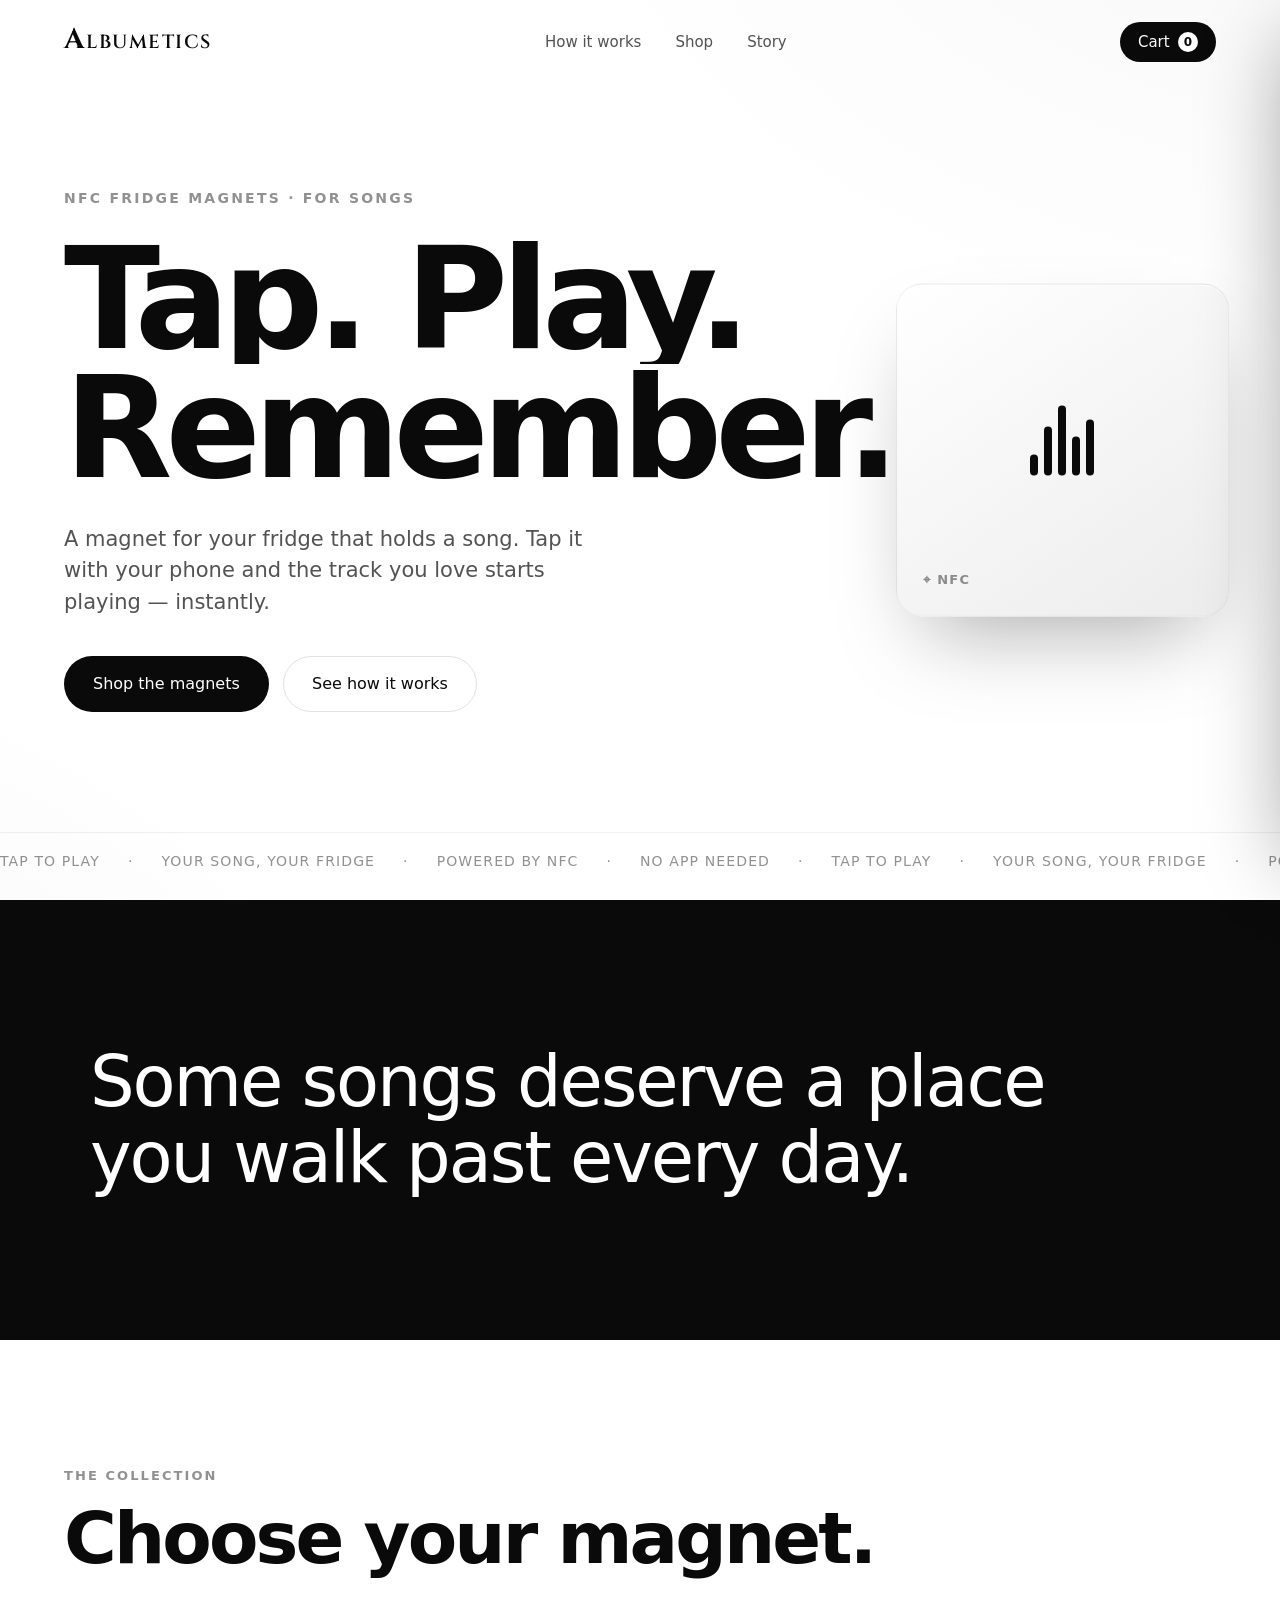
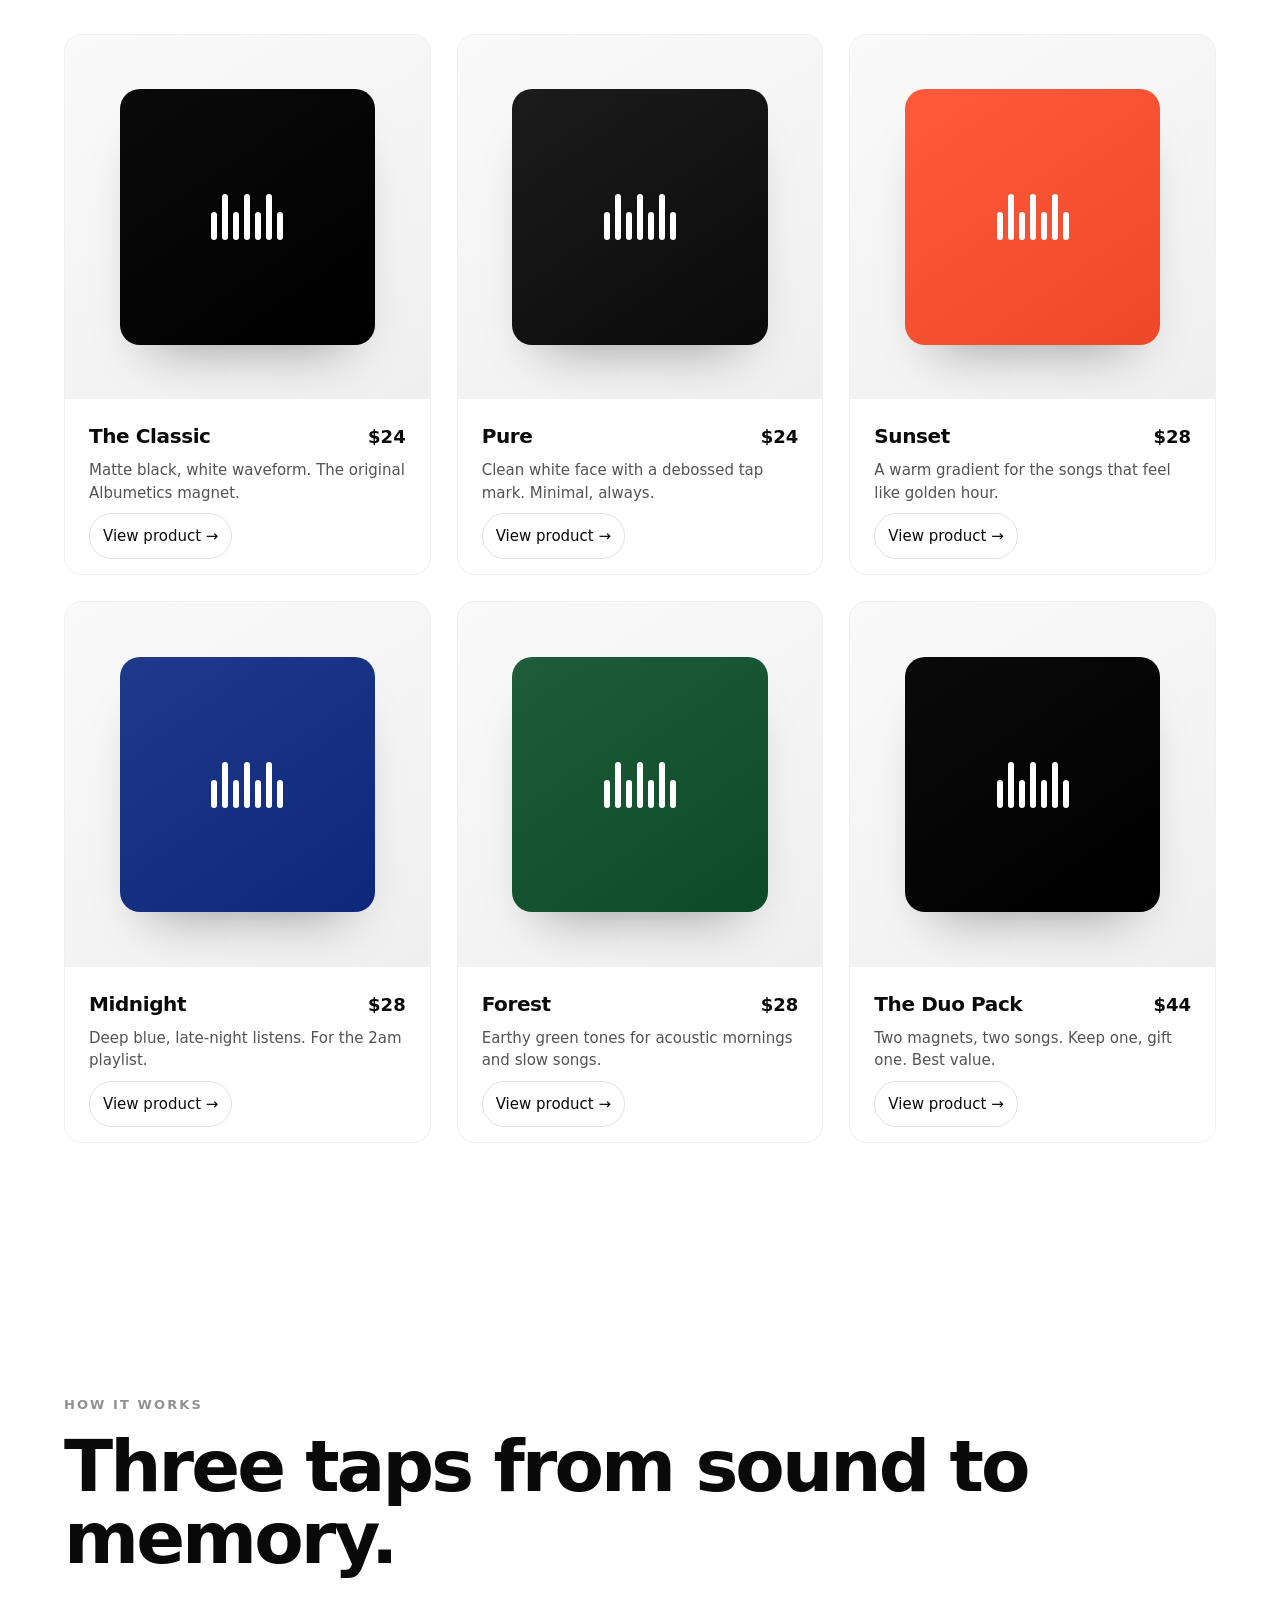
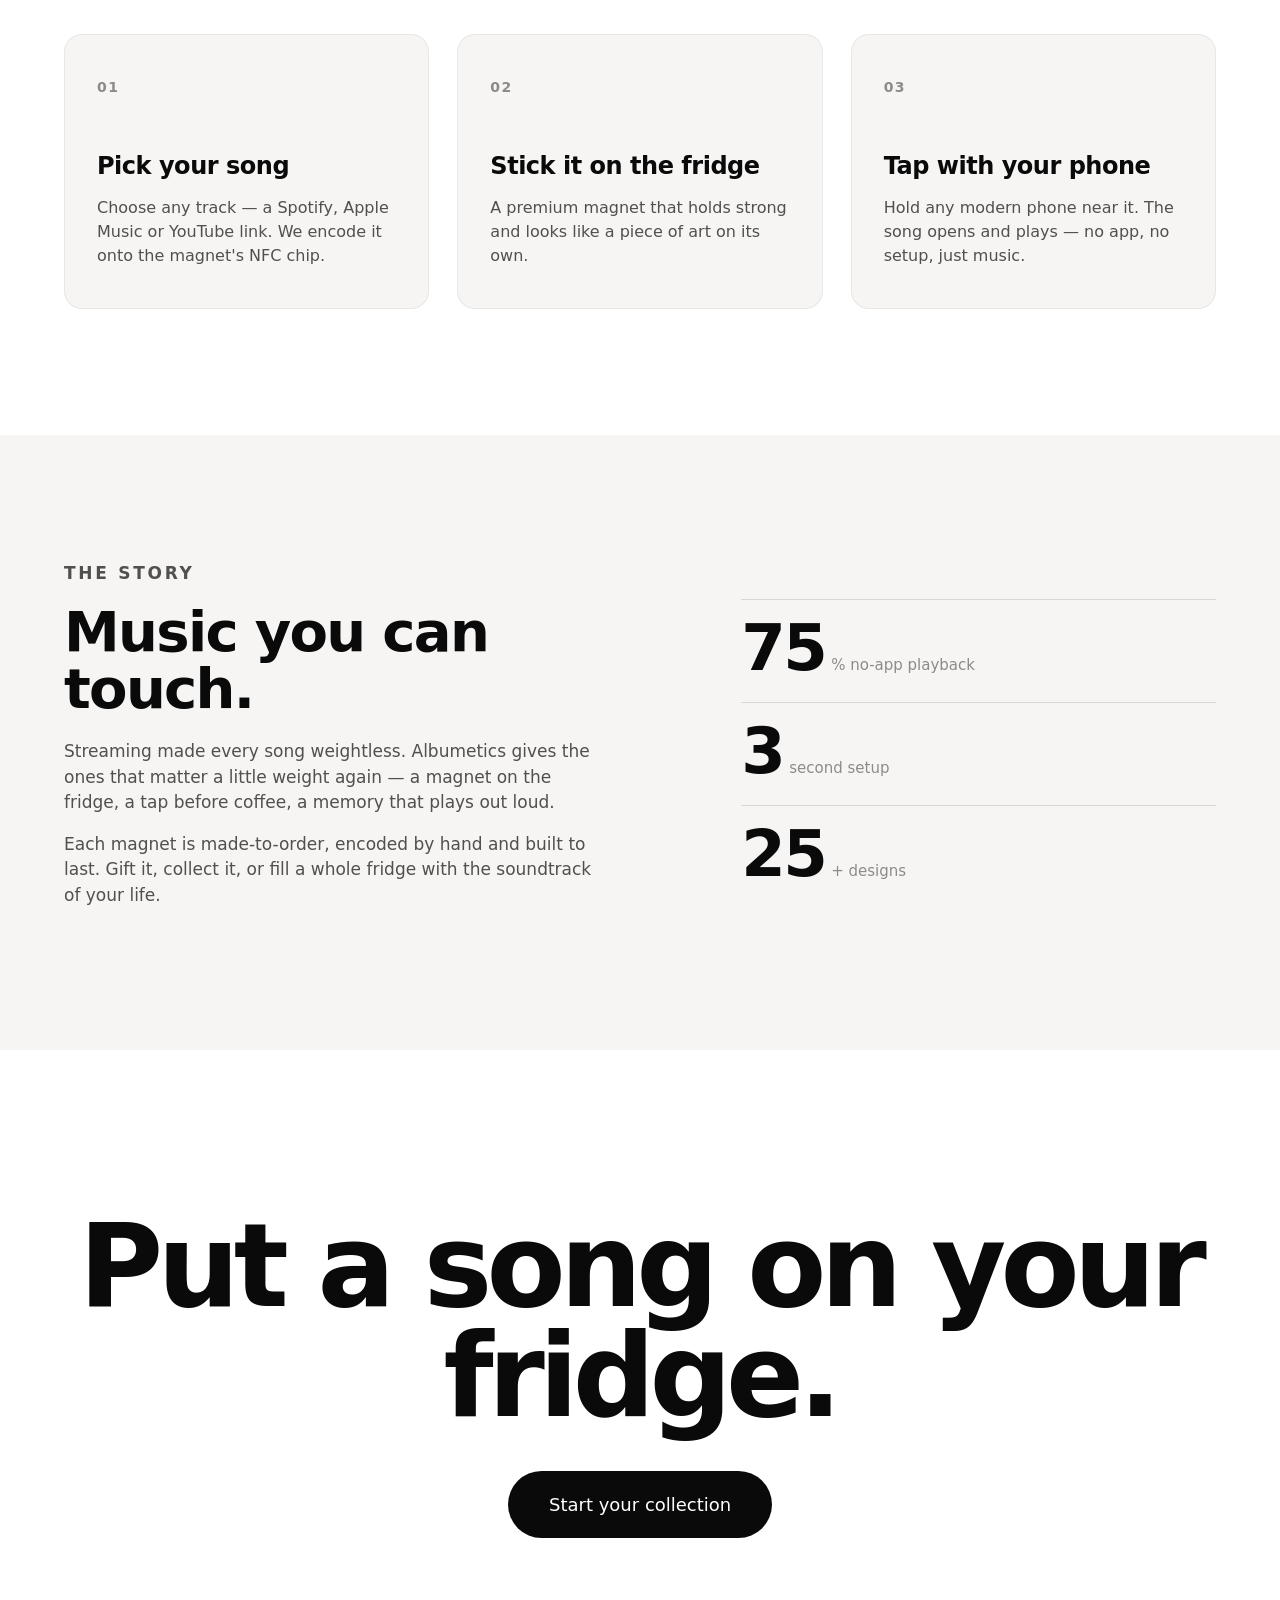
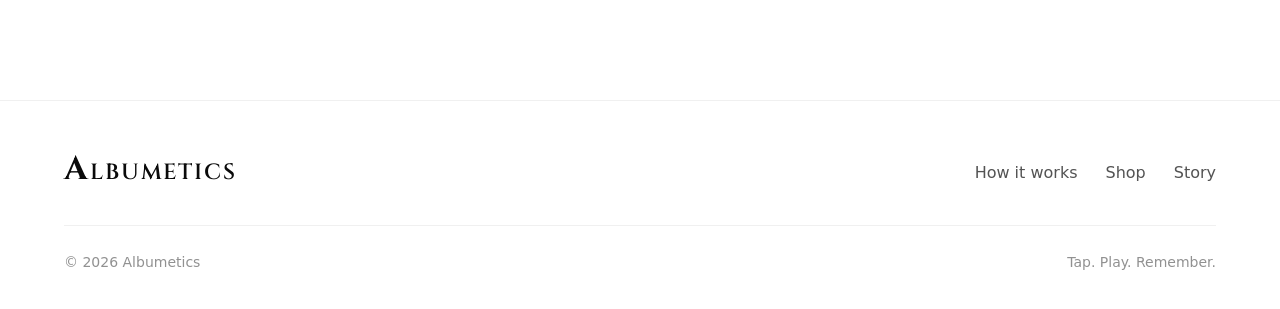
==== commit ca6dff8f: "Add ALBUMETICS wordmark logo (Cinzel serif) to header, footer and loader" ====
--- a/index.html
+++ b/index.html
@@ -6,15 +6,18 @@
   <title>Albumetics — Tap. Play. Remember.</title>
   <meta name="description" content="NFC fridge magnets that play your favourite songs. Tap with your phone and the music begins. Albumetics turns sound into something you can hold." />
   <link rel="preconnect" href="https://api.fontshare.com" crossorigin />
+  <link rel="preconnect" href="https://fonts.googleapis.com" />
+  <link rel="preconnect" href="https://fonts.gstatic.com" crossorigin />
   <link href="https://api.fontshare.com/v2/css?f[]=ranade@300,400,500,700,800&display=swap" rel="stylesheet" />
+  <link href="https://fonts.googleapis.com/css2?family=Cinzel:wght@500;600;700&display=swap" rel="stylesheet" />
   <link rel="stylesheet" href="css/style.css" />
-  <link rel="icon" href="data:image/svg+xml,<svg xmlns='http://www.w3.org/2000/svg' viewBox='0 0 100 100'><text y='.9em' font-size='90'>⬤</text></svg>" />
+  <link rel="icon" href="data:image/svg+xml,<svg xmlns='http://www.w3.org/2000/svg' viewBox='0 0 100 100'><text x='50' y='80' font-family='Georgia,serif' font-size='92' font-weight='700' text-anchor='middle'>A</text></svg>" />
 </head>
 <body>
   <!-- Loader -->
   <div class="loader" id="loader">
     <div class="loader__inner">
-      <span class="loader__word">albumetics</span>
+      <span class="loader__word brand"><span class="brand__cap">A</span>lbumetics</span>
       <div class="loader__bar"><span></span></div>
     </div>
   </div>
@@ -24,7 +27,7 @@
 
   <!-- Header -->
   <header class="header" id="header">
-    <a href="#top" class="header__logo" data-scroll>albumetics<span class="dot">.</span></a>
+    <a href="#top" class="header__logo brand" data-scroll aria-label="Albumetics"><span class="brand__cap">A</span>lbumetics</a>
     <nav class="header__nav">
       <a href="#how" data-scroll>How it works</a>
       <a href="#shop" data-scroll>Shop</a>
@@ -155,7 +158,7 @@
 
   <footer class="footer">
     <div class="footer__top">
-      <span class="footer__logo">albumetics<span class="dot">.</span></span>
+      <span class="footer__logo brand"><span class="brand__cap">A</span>lbumetics</span>
       <nav class="footer__nav">
         <a href="#how" data-scroll>How it works</a>
         <a href="#shop" data-scroll>Shop</a>
--- a/css/style.css
+++ b/css/style.css
@@ -544,6 +544,91 @@
 .pdp__add { flex: 1; min-width: 200px; }
 .pdp__meta { font-size: 13px; color: var(--ink-45); }
 
+/* specs / trust grid */
+.specs { margin-top: clamp(80px, 12vh, 150px); }
+.specs__title {
+  font-size: clamp(30px, 5vw, 56px); font-weight: 800; letter-spacing: -0.04em;
+  line-height: 1; margin-bottom: 56px;
+}
+.specs__grid {
+  display: grid; grid-template-columns: repeat(3, 1fr);
+  gap: clamp(28px, 4vw, 56px) clamp(28px, 5vw, 70px);
+}
+@media (max-width: 760px) { .specs__grid { grid-template-columns: repeat(2, 1fr); } }
+@media (max-width: 460px) { .specs__grid { grid-template-columns: 1fr; } }
+.spec__icon {
+  display: inline-grid; place-items: center; width: 54px; height: 54px;
+  border-radius: 14px; border: 1px solid var(--ink-12); background: var(--paper);
+  color: var(--ink); margin-bottom: 22px;
+  transition: transform 0.4s var(--ease), background 0.4s var(--ease), color 0.4s var(--ease);
+}
+.spec__icon svg { width: 26px; height: 26px; }
+.spec:hover .spec__icon { transform: translateY(-4px); background: var(--ink); color: var(--white); }
+.spec__title { font-size: 19px; font-weight: 600; letter-spacing: -0.02em; margin-bottom: 10px; line-height: 1.15; }
+.spec__text { font-size: 15px; color: var(--ink-70); max-width: 260px; }
+
 .pdp__missing { text-align: center; padding: 120px 0; }
 .pdp__missing h1 { font-size: clamp(34px, 6vw, 60px); font-weight: 800; letter-spacing: -0.04em; margin-bottom: 16px; }
 .pdp__missing p { color: var(--ink-70); margin-bottom: 28px; }
+
+/* FAQ accordion */
+.faq { margin-top: clamp(80px, 12vh, 150px); }
+.faq__title {
+  font-size: clamp(30px, 5vw, 56px); font-weight: 800; letter-spacing: -0.04em;
+  line-height: 1; margin-bottom: 40px;
+}
+.faq__list { border-top: 1px solid var(--ink-12); }
+.faq-item { border-bottom: 1px solid var(--ink-12); }
+.faq-item__q {
+  width: 100%; display: flex; align-items: center; justify-content: space-between; gap: 24px;
+  font-family: inherit; text-align: left; cursor: pointer; background: none; border: none;
+  padding: 26px 4px; color: var(--ink);
+  font-size: clamp(17px, 2.2vw, 21px); font-weight: 600; letter-spacing: -0.01em; line-height: 1.25;
+  transition: color 0.3s var(--ease);
+}
+.faq-item__q:hover { color: var(--ink-70); }
+.faq-item__chev {
+  flex-shrink: 0; display: inline-grid; place-items: center; width: 38px; height: 38px;
+  border-radius: 50%; border: 1px solid var(--ink-12); color: var(--ink);
+  transition: transform 0.4s var(--ease), background 0.3s var(--ease), color 0.3s var(--ease);
+}
+.faq-item__chev svg { width: 18px; height: 18px; }
+.faq-item.open .faq-item__chev { transform: rotate(180deg); background: var(--ink); color: var(--white); }
+/* collapsed → expanded using animatable grid rows */
+.faq-item__a {
+  display: grid; grid-template-rows: 0fr;
+  transition: grid-template-rows 0.45s var(--ease);
+}
+.faq-item.open .faq-item__a { grid-template-rows: 1fr; }
+.faq-item__a > div { overflow: hidden; }
+.faq-item__a p {
+  color: var(--ink-70); font-size: 16px; max-width: 760px;
+  padding-right: 56px; margin: 0 0 14px;
+}
+.faq-item__a > div { padding-bottom: 6px; }
+.faq-item.open .faq-item__a > div { padding-bottom: 22px; }
+@media (max-width: 560px) { .faq-item__a p { padding-right: 0; } }
+
+/* ============================================================
+   Brand wordmark (ALBUMETICS) — Cinzel serif, large initial A
+   ============================================================ */
+.brand {
+  font-family: 'Cinzel', Georgia, 'Times New Roman', serif !important;
+  text-transform: uppercase;
+  font-weight: 600 !important;
+  letter-spacing: 0.08em !important;
+  display: inline-flex;
+  align-items: baseline;
+  line-height: 1;
+  color: var(--ink);
+}
+.brand__cap {
+  font-weight: 700;
+  font-size: 1.5em;
+  line-height: 0;
+  margin-right: 0.02em;
+}
+/* per-placement sizing */
+.header__logo.brand { font-size: 19px; }
+.footer__logo.brand { font-size: 22px; }
+.loader__word.brand { display: inline-flex; overflow: visible; }
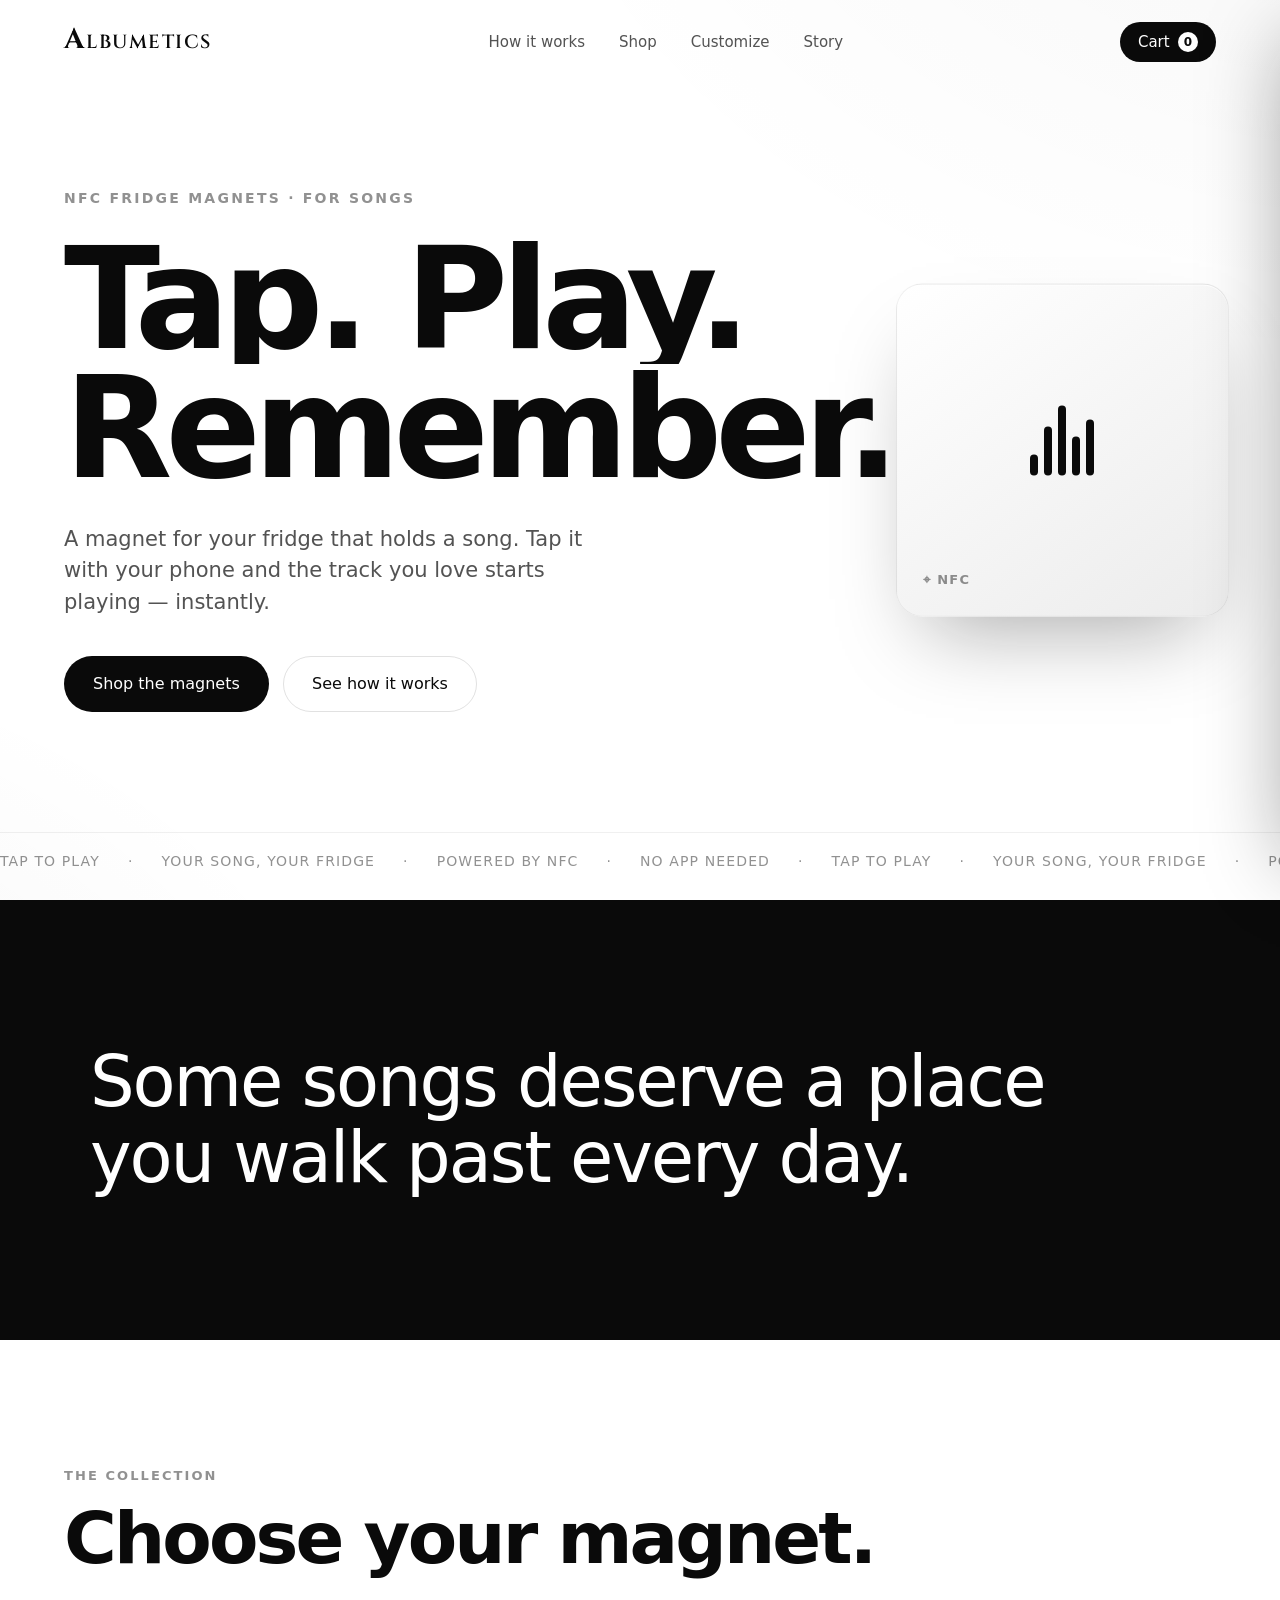
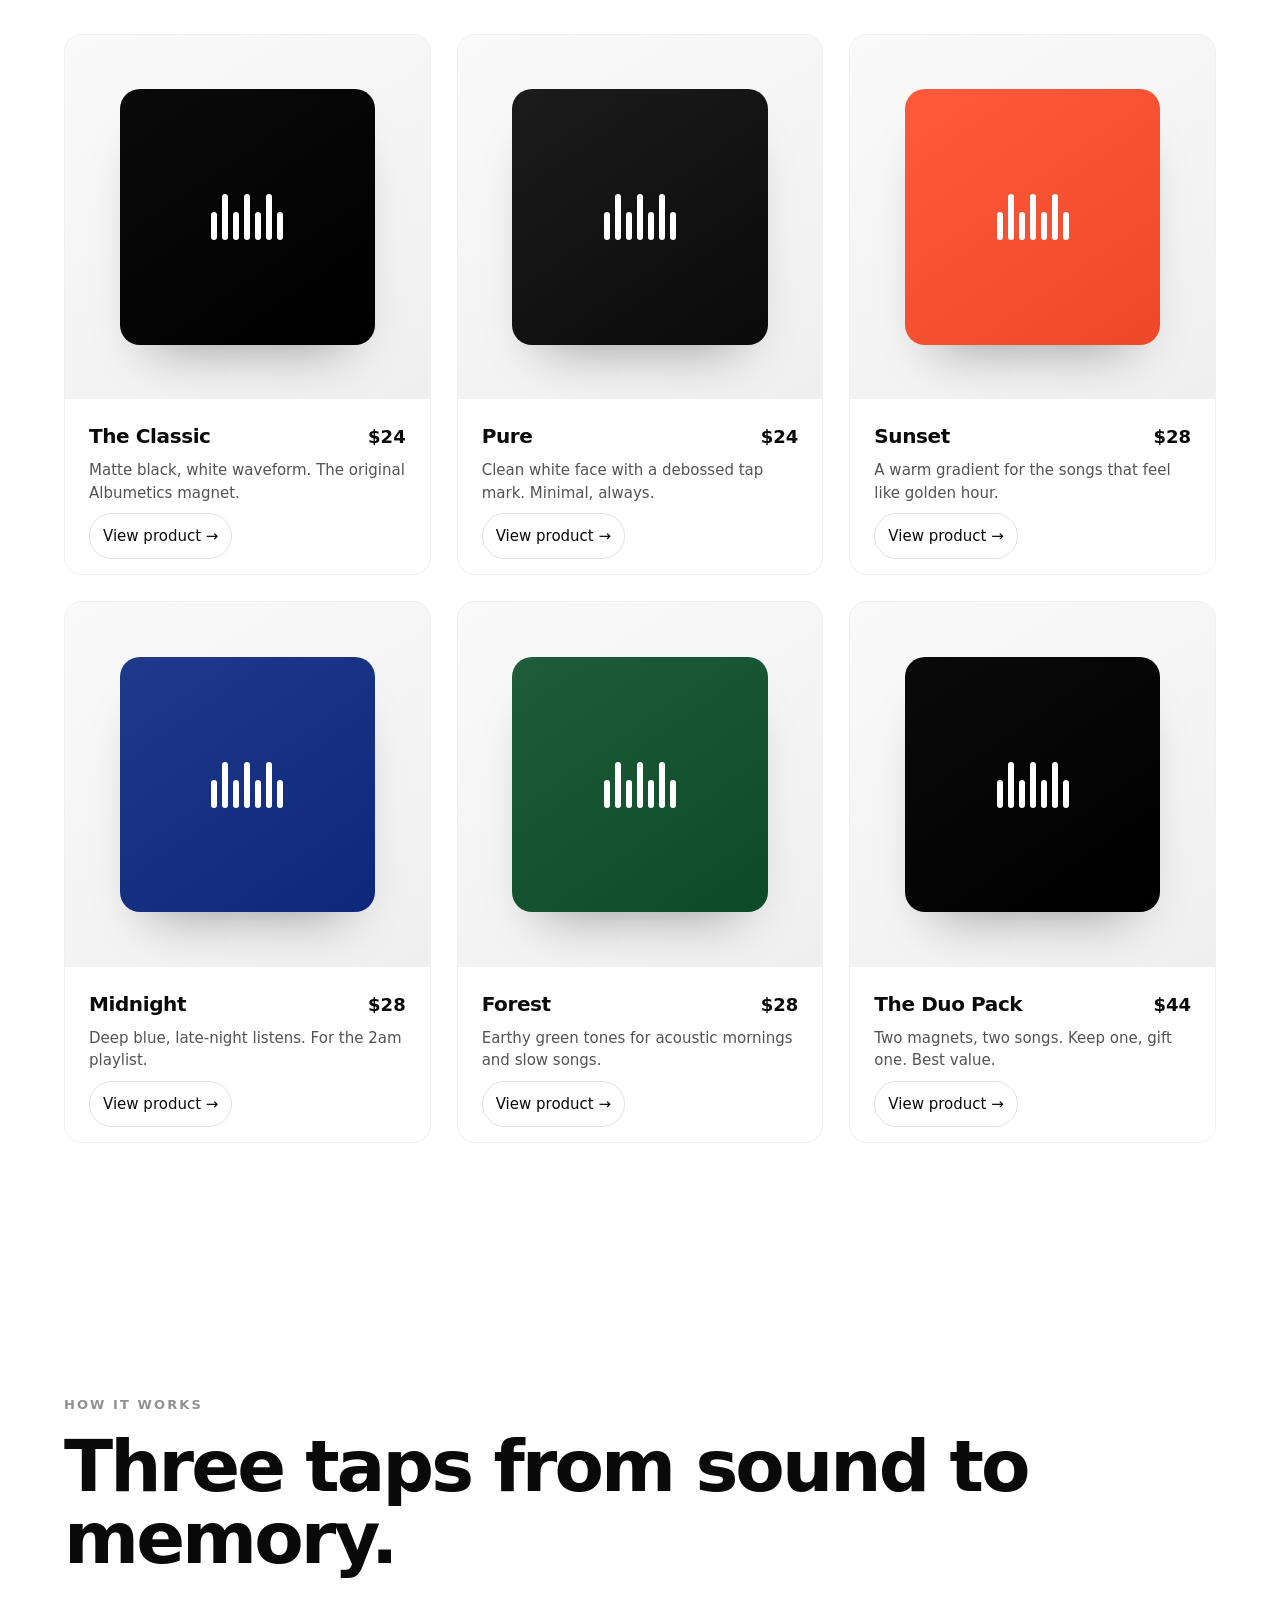
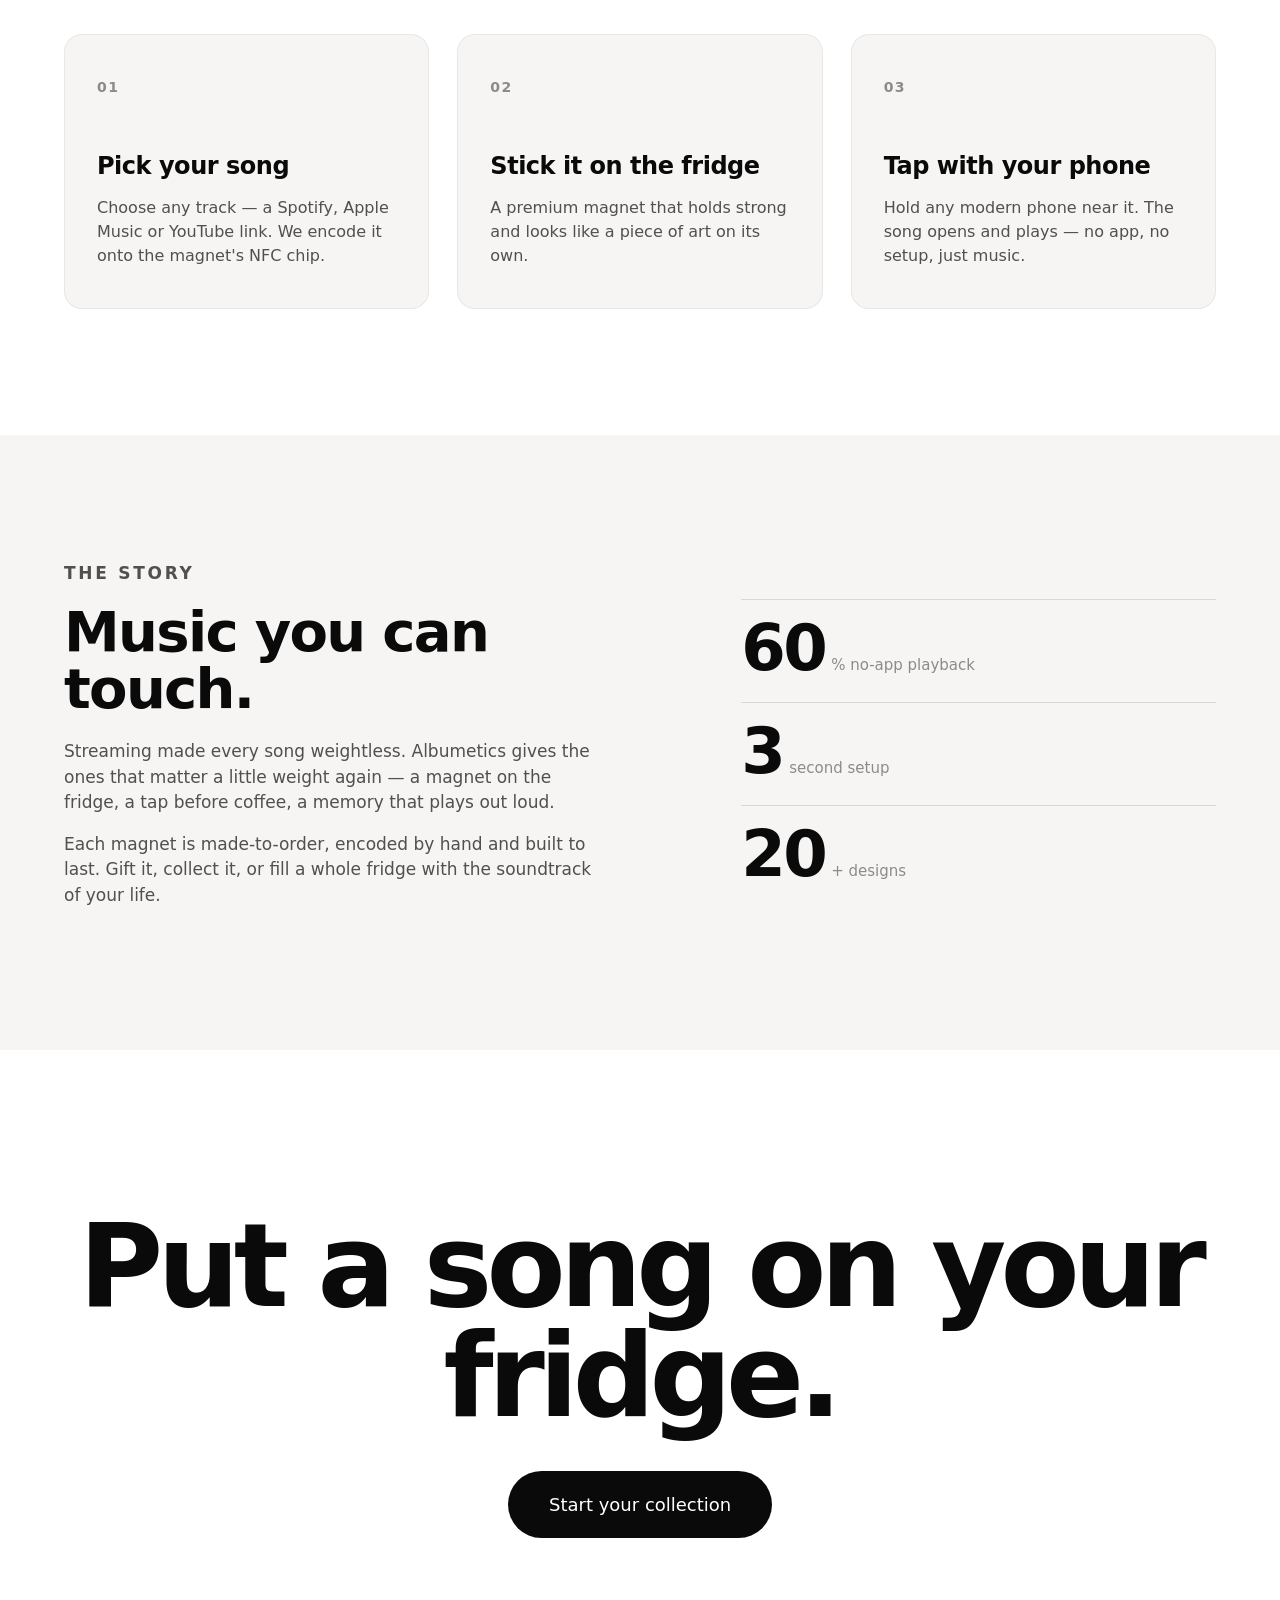
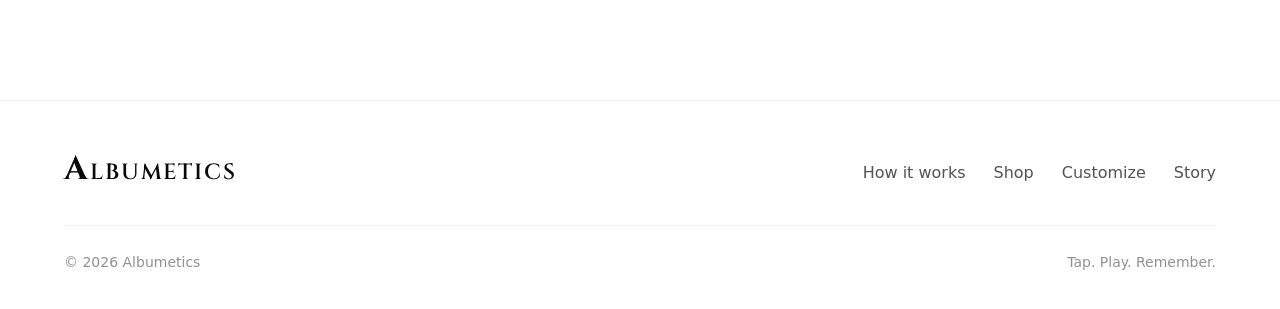
==== commit 762a95d5: "Add Customize link to index.html header and footer nav" ====
--- a/index.html
+++ b/index.html
@@ -31,6 +31,7 @@
     <nav class="header__nav">
       <a href="#how" data-scroll>How it works</a>
       <a href="#shop" data-scroll>Shop</a>
+<a href="custom.html">Customize</a>
       <a href="#story" data-scroll>Story</a>
     </nav>
     <button class="header__cart" id="cartBtn" aria-label="Open cart">
@@ -162,6 +163,7 @@
       <nav class="footer__nav">
         <a href="#how" data-scroll>How it works</a>
         <a href="#shop" data-scroll>Shop</a>
+<a href="custom.html">Customize</a>
         <a href="#story" data-scroll>Story</a>
       </nav>
     </div>
--- a/css/style.css
+++ b/css/style.css
@@ -632,3 +632,60 @@
 .header__logo.brand { font-size: 19px; }
 .footer__logo.brand { font-size: 22px; }
 .loader__word.brand { display: inline-flex; overflow: visible; }
+
+/* ============================================================
+   Customize page
+   ============================================================ */
+.header__nav a.is-active { color: var(--ink); }
+.header__nav a.is-active::after { width: 100%; }
+
+/* polaroid-style live preview */
+.pola {
+  width: 74%; background: var(--white); border-radius: 10px; padding: 16px 16px 0;
+  box-shadow: 0 50px 90px -40px rgba(10,10,10,0.5); margin: 0;
+  animation: float 6s ease-in-out infinite;
+}
+.pola__img {
+  aspect-ratio: 1; border-radius: 4px; background: #e9e9e9; background-size: cover; background-position: center;
+  display: grid; place-items: center; color: var(--ink-45); overflow: hidden;
+}
+.pola__img.has-img { color: transparent; }
+.pola__placeholder { display: inline-flex; flex-direction: column; align-items: center; gap: 12px; font-size: 14px; font-weight: 500; }
+.pola__placeholder svg { width: 38px; height: 38px; }
+.pola__cap { display: flex; flex-direction: column; padding: 16px 4px 20px; text-align: center; }
+.pola__name { font-weight: 700; font-size: 18px; letter-spacing: -0.01em; line-height: 1.2; word-break: break-word; }
+.pola__artist { color: var(--ink-45); font-size: 14px; margin-top: 4px; word-break: break-word; }
+
+/* dropzone */
+.dropzone {
+  display: block; cursor: pointer; border: 1.5px dashed var(--ink-12); border-radius: 16px;
+  padding: 28px; text-align: center; transition: border-color 0.3s var(--ease), background 0.3s var(--ease);
+}
+.dropzone:hover, .dropzone.drag { border-color: var(--ink); background: var(--paper); }
+.dropzone.has-img { border-style: solid; border-color: var(--ink-12); }
+.dropzone__inner { display: inline-flex; flex-direction: column; align-items: center; gap: 8px; }
+.dropzone__ico {
+  width: 46px; height: 46px; border-radius: 50%; display: grid; place-items: center;
+  border: 1px solid var(--ink-12); color: var(--ink); margin-bottom: 4px;
+}
+.dropzone__ico svg { width: 22px; height: 22px; }
+.dropzone__text { font-size: 15px; color: var(--ink-70); }
+.dropzone__text b { color: var(--ink); font-weight: 600; }
+.dropzone__hint { font-size: 12px; color: var(--ink-45); }
+
+/* form fields */
+.field { margin-bottom: 14px; }
+.field label { display: block; font-size: 13px; font-weight: 500; color: var(--ink-70); margin-bottom: 6px; }
+.field input {
+  width: 100%; font-family: inherit; font-size: 16px; color: var(--ink);
+  padding: 13px 16px; border-radius: 12px; border: 1.5px solid var(--ink-12); background: var(--white);
+  transition: border-color 0.3s var(--ease), box-shadow 0.3s var(--ease);
+}
+.field input::placeholder { color: var(--ink-45); }
+.field input:focus { outline: none; border-color: var(--ink); }
+.field--error input, .dropzone.field--error { border-color: #e02f2f; animation: shake 0.4s; }
+@keyframes shake { 0%,100% { transform: translateX(0); } 25% { transform: translateX(-5px); } 75% { transform: translateX(5px); } }
+.field__note { font-size: 13px; color: var(--ink-45); margin-top: 6px; font-style: italic; }
+
+/* custom thumbnail in cart */
+.cart-item__thumb--img { background-size: cover; background-position: center; }
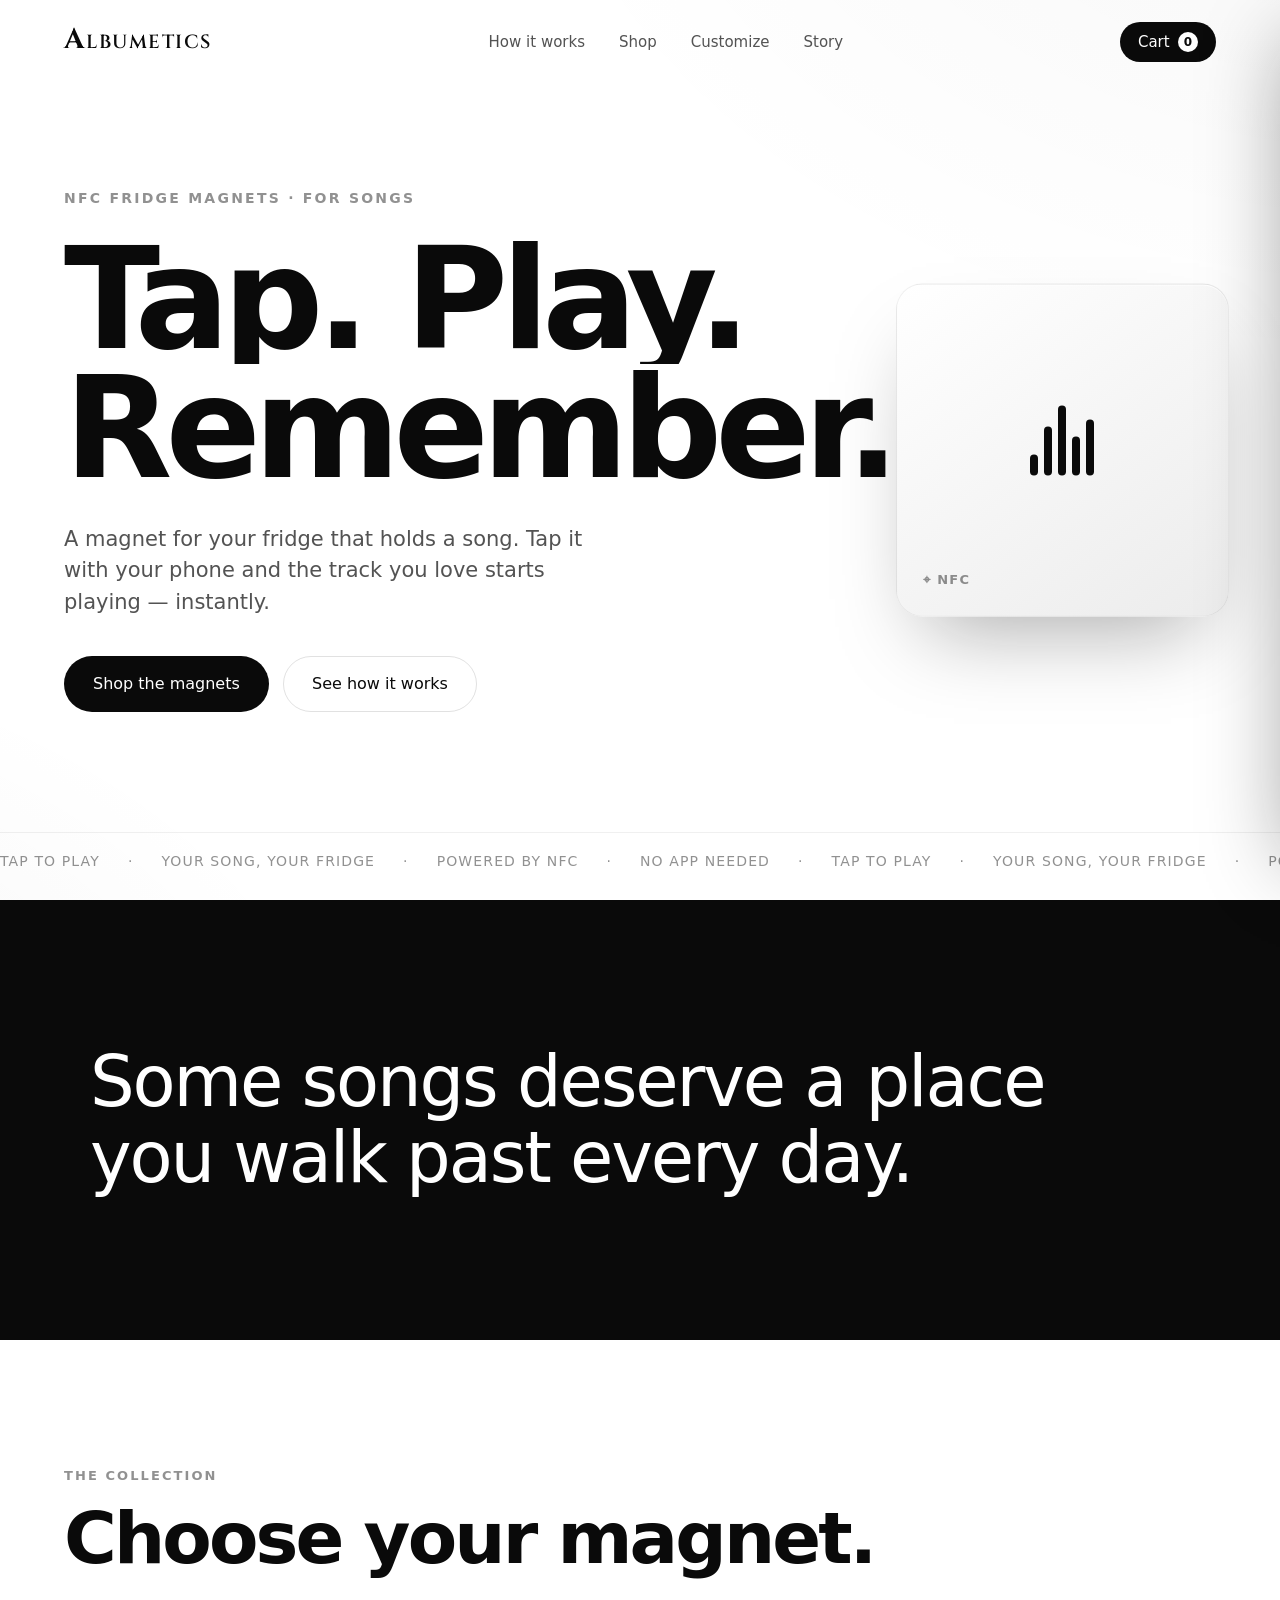
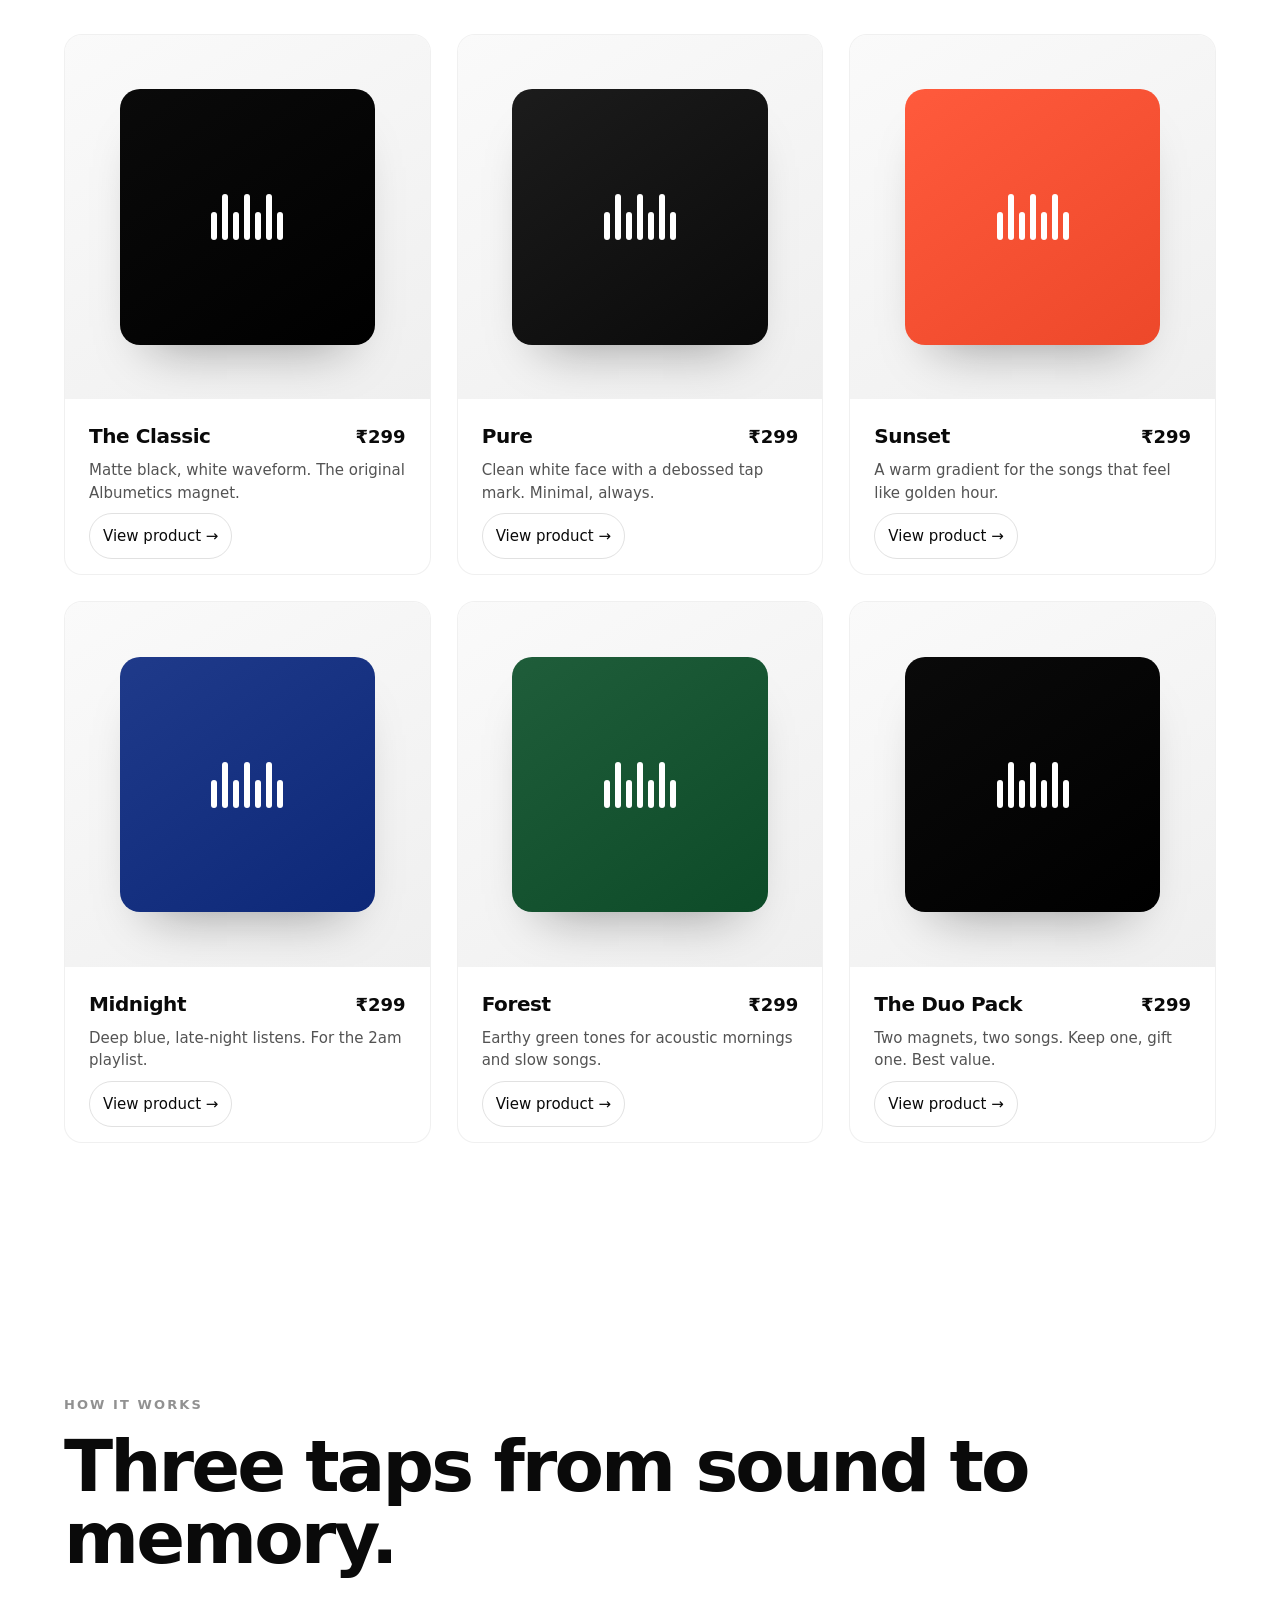
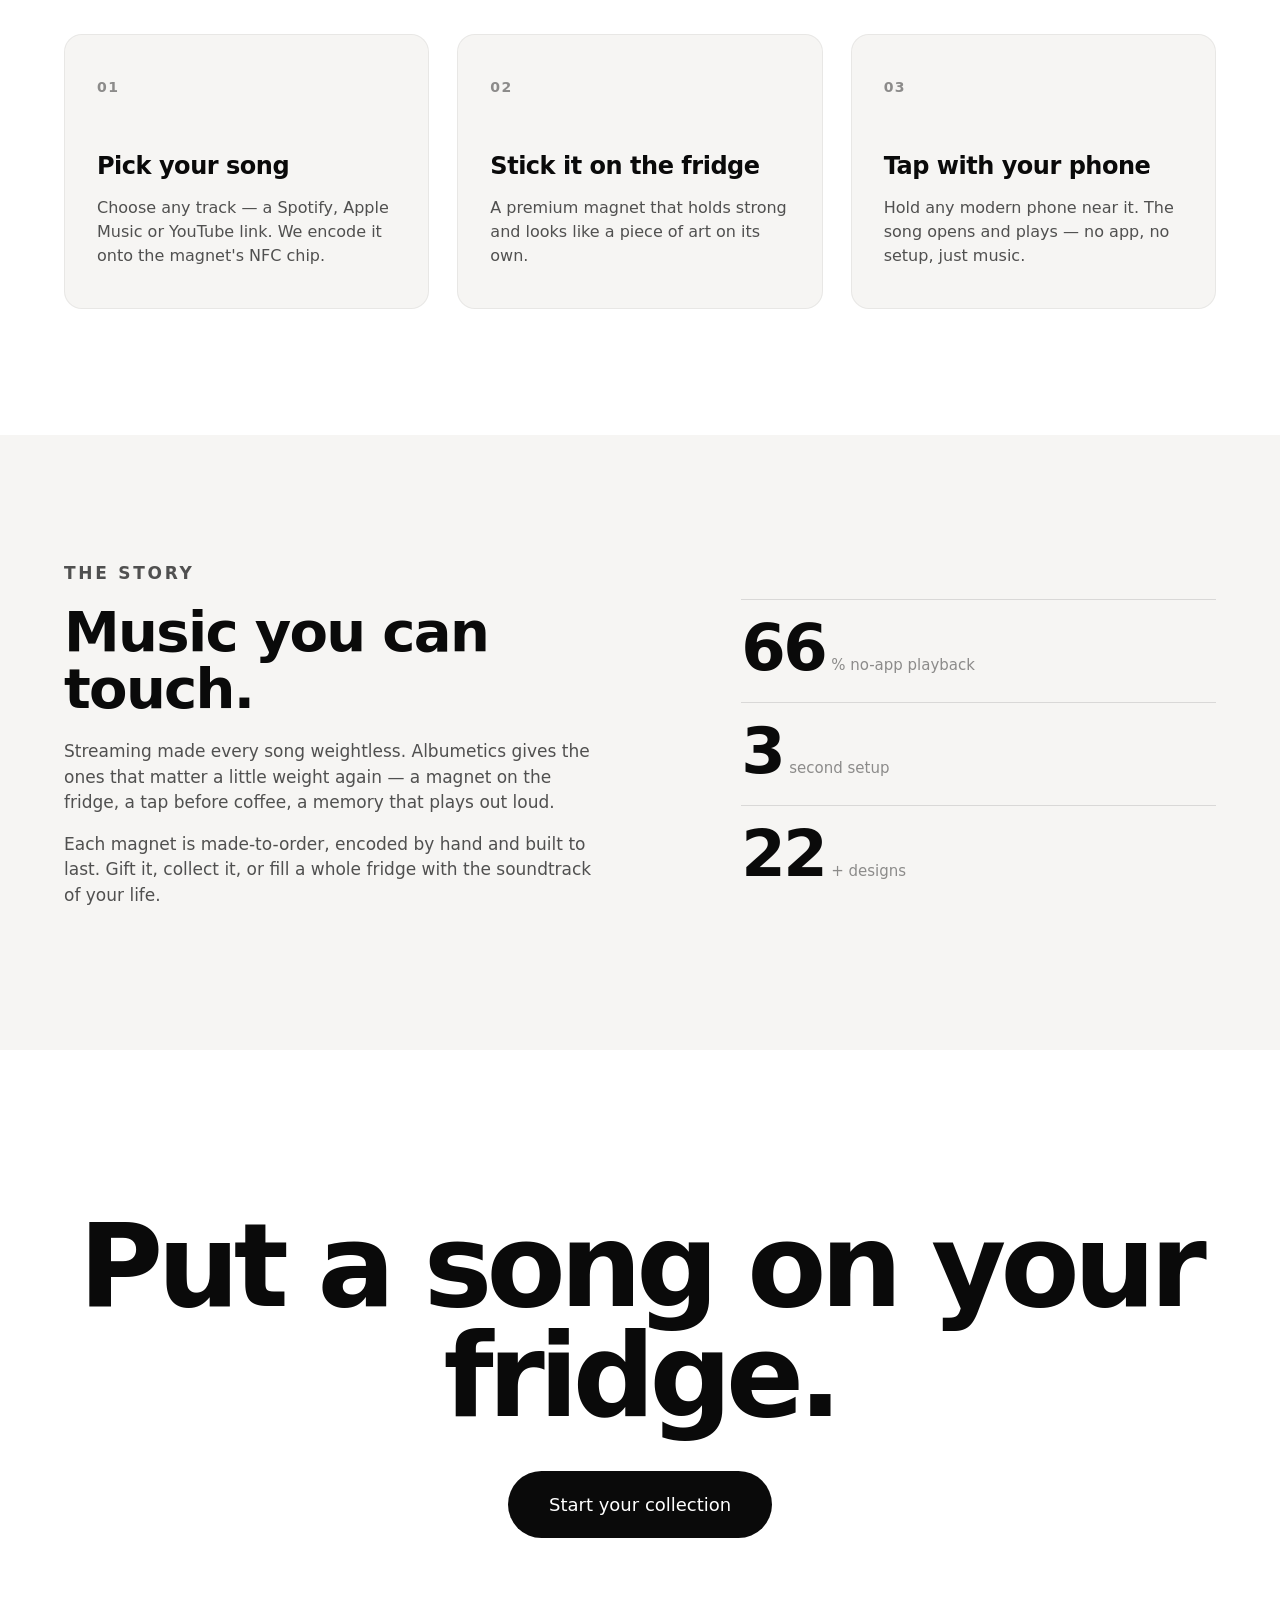
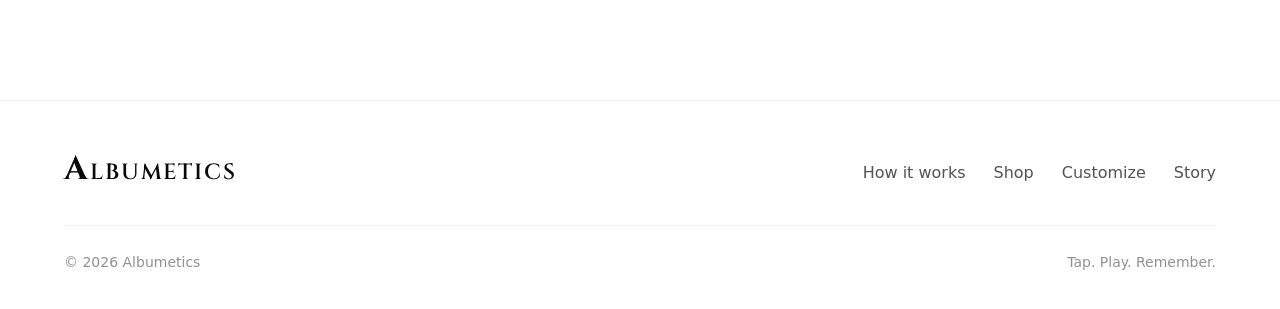
==== commit b66901fe: "Price all products at Rs 299 and switch currency to INR (₹)" ====
--- a/index.html
+++ b/index.html
@@ -184,10 +184,10 @@
     <div class="cart__foot">
       <div class="cart__row">
         <span>Subtotal</span>
-        <span id="cartTotal">$0</span>
+        <span id="cartTotal">₹0</span>
       </div>
       <button class="btn btn--solid btn--block" id="checkoutBtn">Checkout</button>
-      <p class="cart__note">Free shipping over $60 · Made to order</p>
+      <p class="cart__note">Free shipping over ₹999 · Made to order</p>
     </div>
   </aside>
 
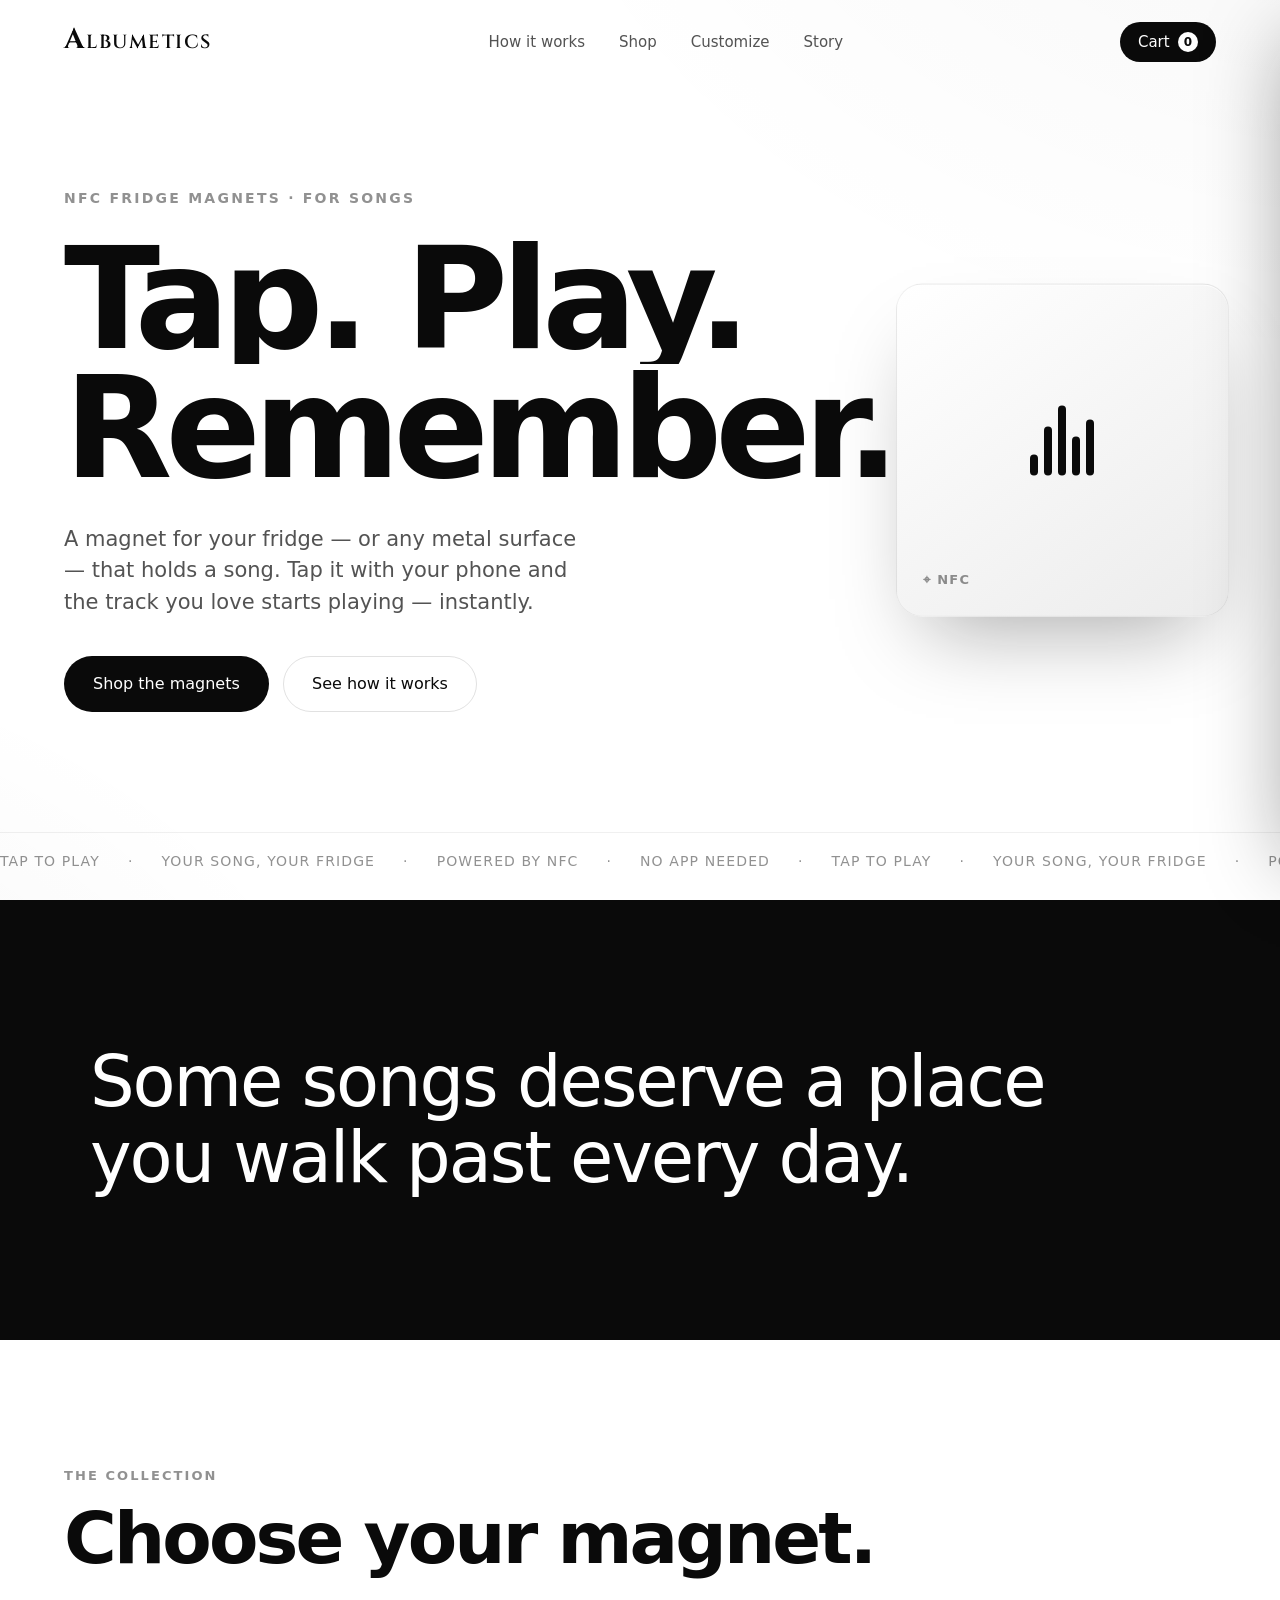
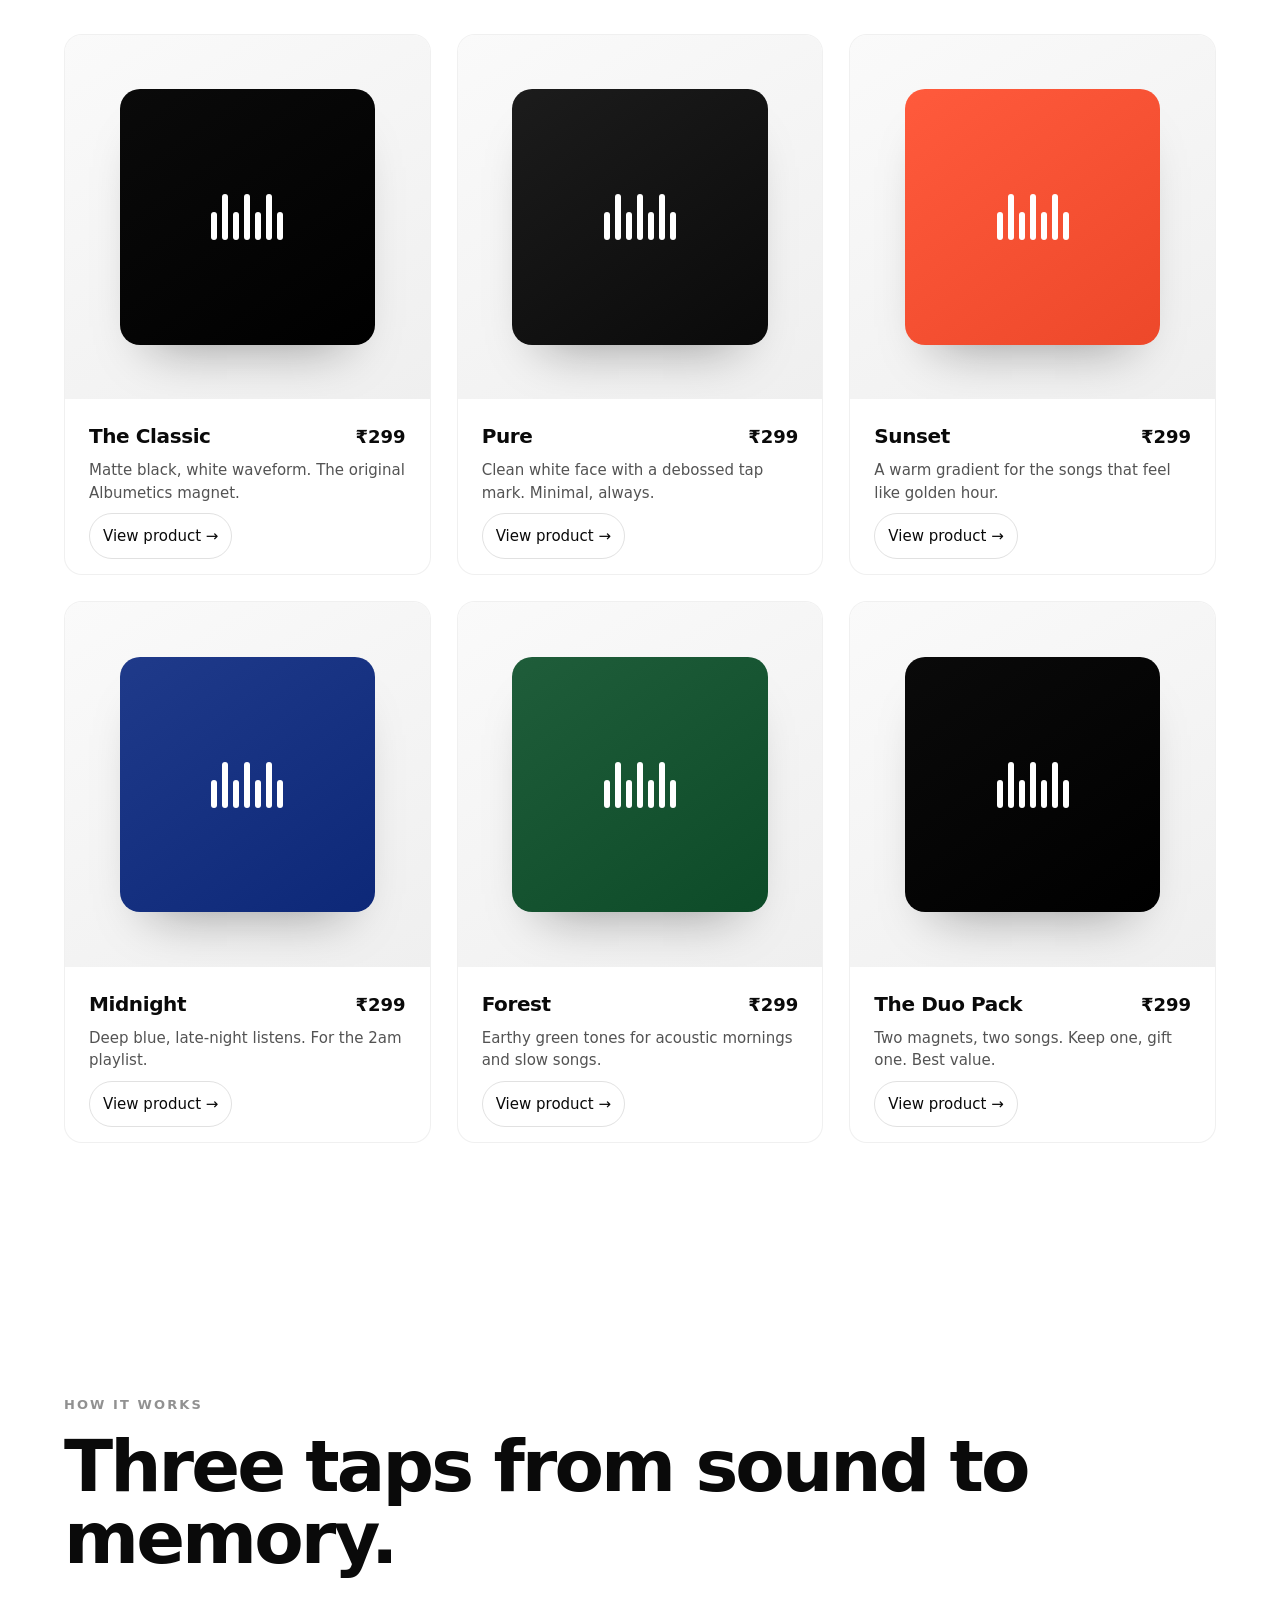
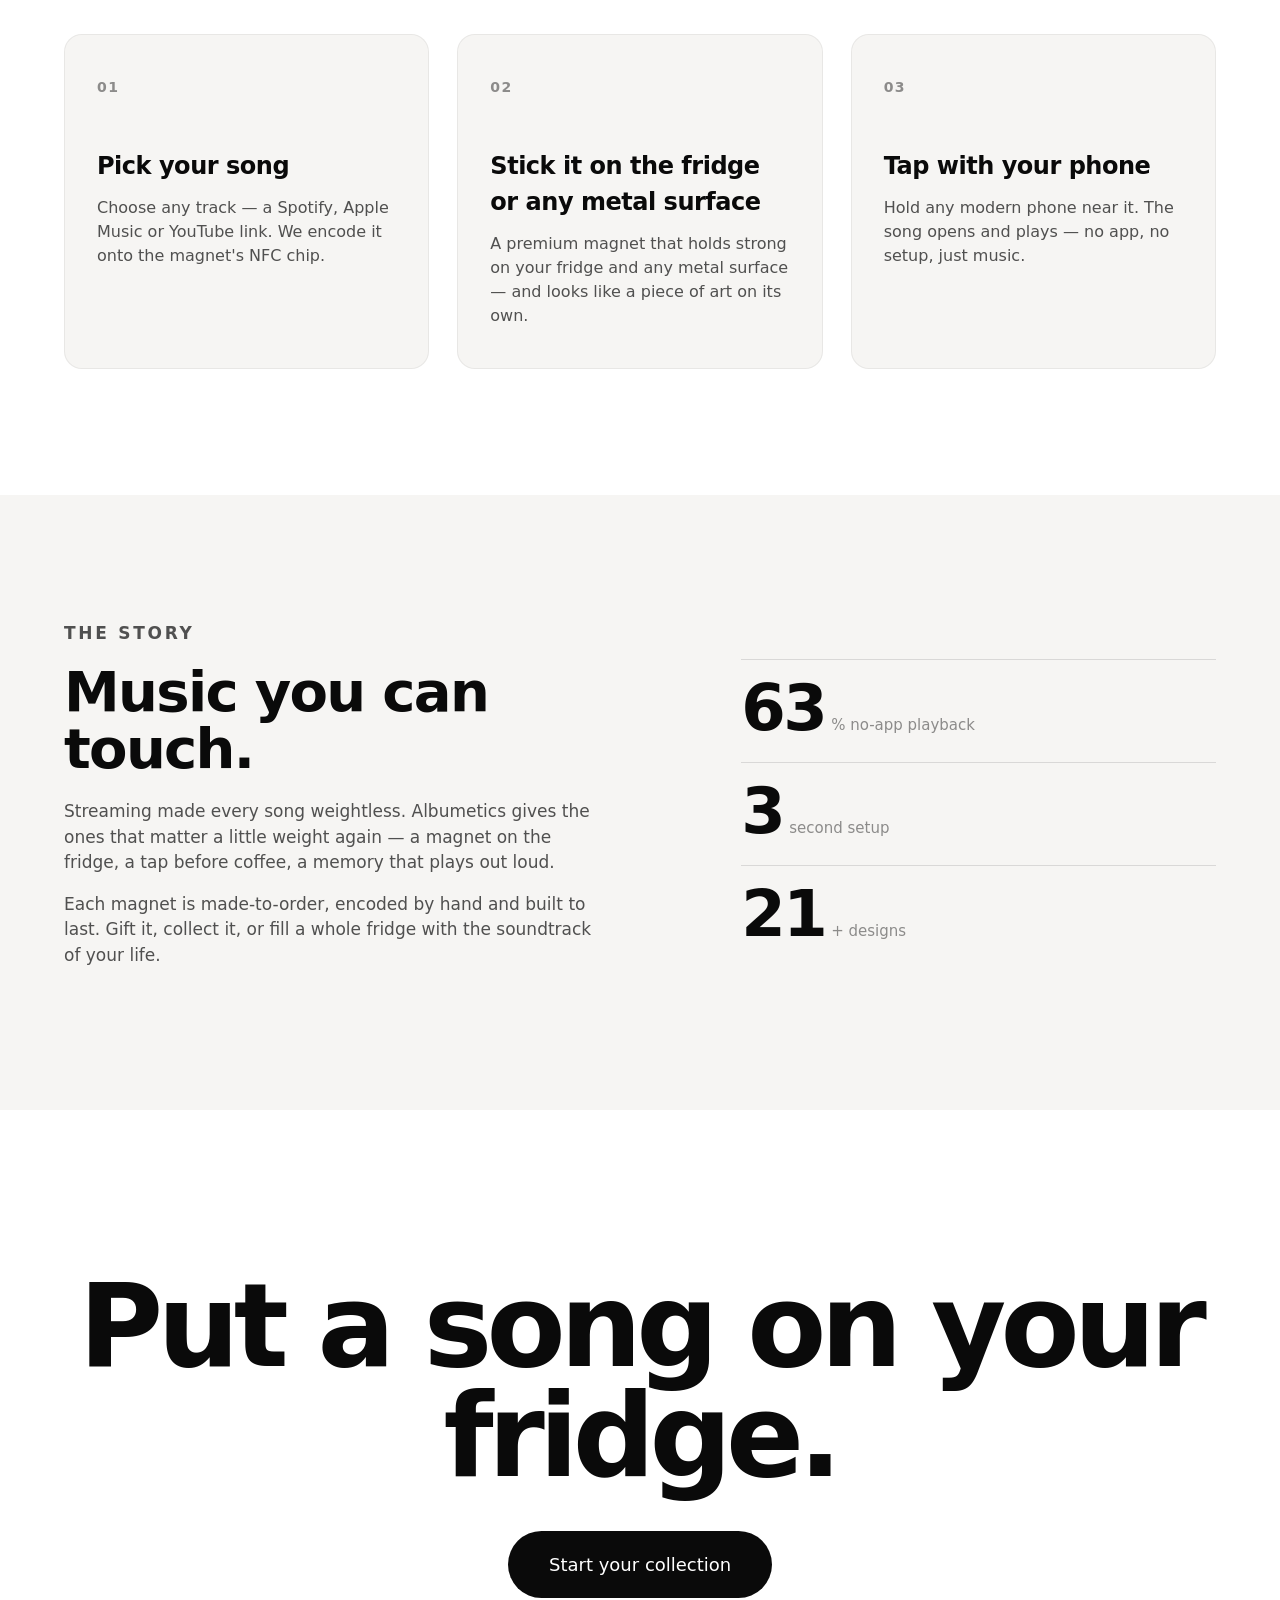
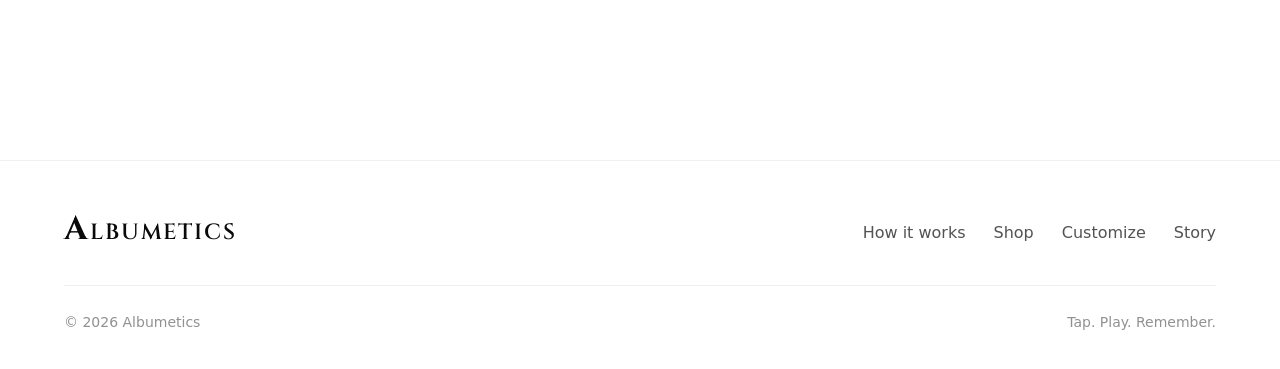
==== commit d97f57f6: "Clarify magnets stick on fridge and any metal surface" ====
--- a/index.html
+++ b/index.html
@@ -52,8 +52,8 @@
           <span class="line"><span>Remember.</span></span>
         </h1>
         <p class="hero__lead reveal">
-          A magnet for your fridge that holds a song. Tap it with your phone
-          and the track you love starts playing — instantly.
+          A magnet for your fridge — or any metal surface — that holds a song.
+          Tap it with your phone and the track you love starts playing — instantly.
         </p>
         <div class="hero__actions reveal">
           <a href="#shop" class="btn btn--solid" data-scroll>Shop the magnets</a>
@@ -112,8 +112,8 @@
         </article>
         <article class="step reveal">
           <span class="step__num">02</span>
-          <h3>Stick it on the fridge</h3>
-          <p>A premium magnet that holds strong and looks like a piece of art on its own.</p>
+          <h3>Stick it on the fridge or any metal surface</h3>
+          <p>A premium magnet that holds strong on your fridge and any metal surface — and looks like a piece of art on its own.</p>
         </article>
         <article class="step reveal">
           <span class="step__num">03</span>
--- a/css/style.css
+++ b/css/style.css
@@ -689,3 +689,44 @@
 
 /* custom thumbnail in cart */
 .cart-item__thumb--img { background-size: cover; background-position: center; }
+
+/* ============================================================
+   Checkout modal (shipping details)
+   ============================================================ */
+.co-overlay {
+  position: fixed; inset: 0; background: rgba(10,10,10,0.45); backdrop-filter: blur(4px);
+  opacity: 0; pointer-events: none; transition: opacity 0.45s var(--ease); z-index: 500;
+}
+.co-overlay.open { opacity: 1; pointer-events: auto; }
+.co {
+  position: fixed; z-index: 600; top: 50%; left: 50%;
+  width: min(560px, 94vw); max-height: 92vh; display: flex; flex-direction: column;
+  background: var(--white); border-radius: 22px; overflow: hidden;
+  box-shadow: 0 50px 110px -30px rgba(10,10,10,0.55);
+  transform: translate(-50%, -46%) scale(0.96); opacity: 0; pointer-events: none;
+  transition: transform 0.5s var(--ease), opacity 0.4s var(--ease);
+}
+.co.open { transform: translate(-50%, -50%) scale(1); opacity: 1; pointer-events: auto; }
+.co__head {
+  display: flex; justify-content: space-between; align-items: center;
+  padding: 22px 26px; border-bottom: 1px solid var(--ink-06);
+}
+.co__head h3 { font-size: 22px; font-weight: 600; letter-spacing: -0.02em; }
+.co__body {
+  padding: 22px 26px; overflow-y: auto;
+  display: grid; grid-template-columns: 1fr 1fr; gap: 14px 16px;
+}
+@media (max-width: 480px) { .co__body { grid-template-columns: 1fr; } }
+.co-field { display: flex; flex-direction: column; }
+.co-field--full { grid-column: 1 / -1; }
+.co-field label { font-size: 13px; font-weight: 500; color: var(--ink-70); margin-bottom: 6px; }
+.co-req { color: #e02f2f; }
+.co-field input, .co-field textarea {
+  width: 100%; font-family: inherit; font-size: 15px; color: var(--ink);
+  padding: 12px 14px; border-radius: 11px; border: 1.5px solid var(--ink-12); background: var(--white);
+  transition: border-color 0.25s var(--ease); resize: vertical;
+}
+.co-field input::placeholder, .co-field textarea::placeholder { color: var(--ink-45); }
+.co-field input:focus, .co-field textarea:focus { outline: none; border-color: var(--ink); }
+.co-field--error input, .co-field--error textarea { border-color: #e02f2f; animation: shake 0.4s; }
+.co__foot { padding: 18px 26px 24px; border-top: 1px solid var(--ink-06); }
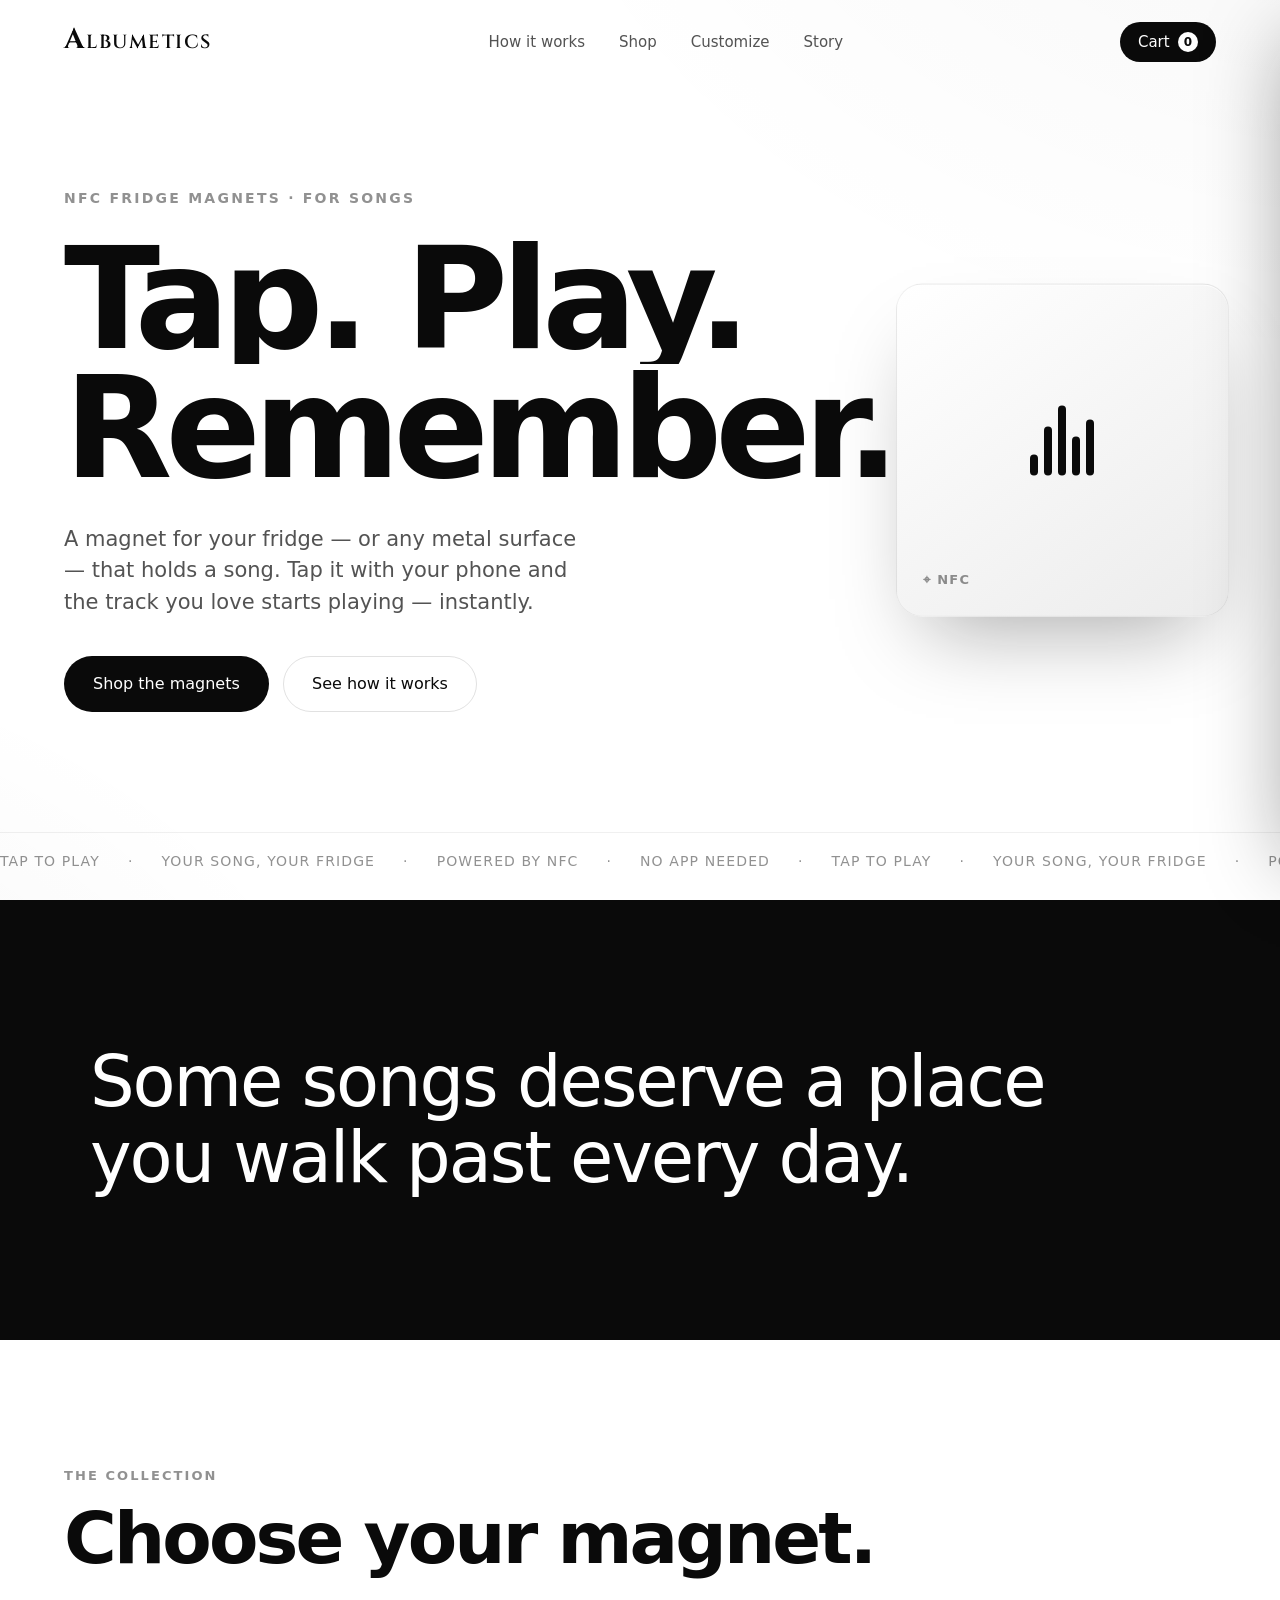
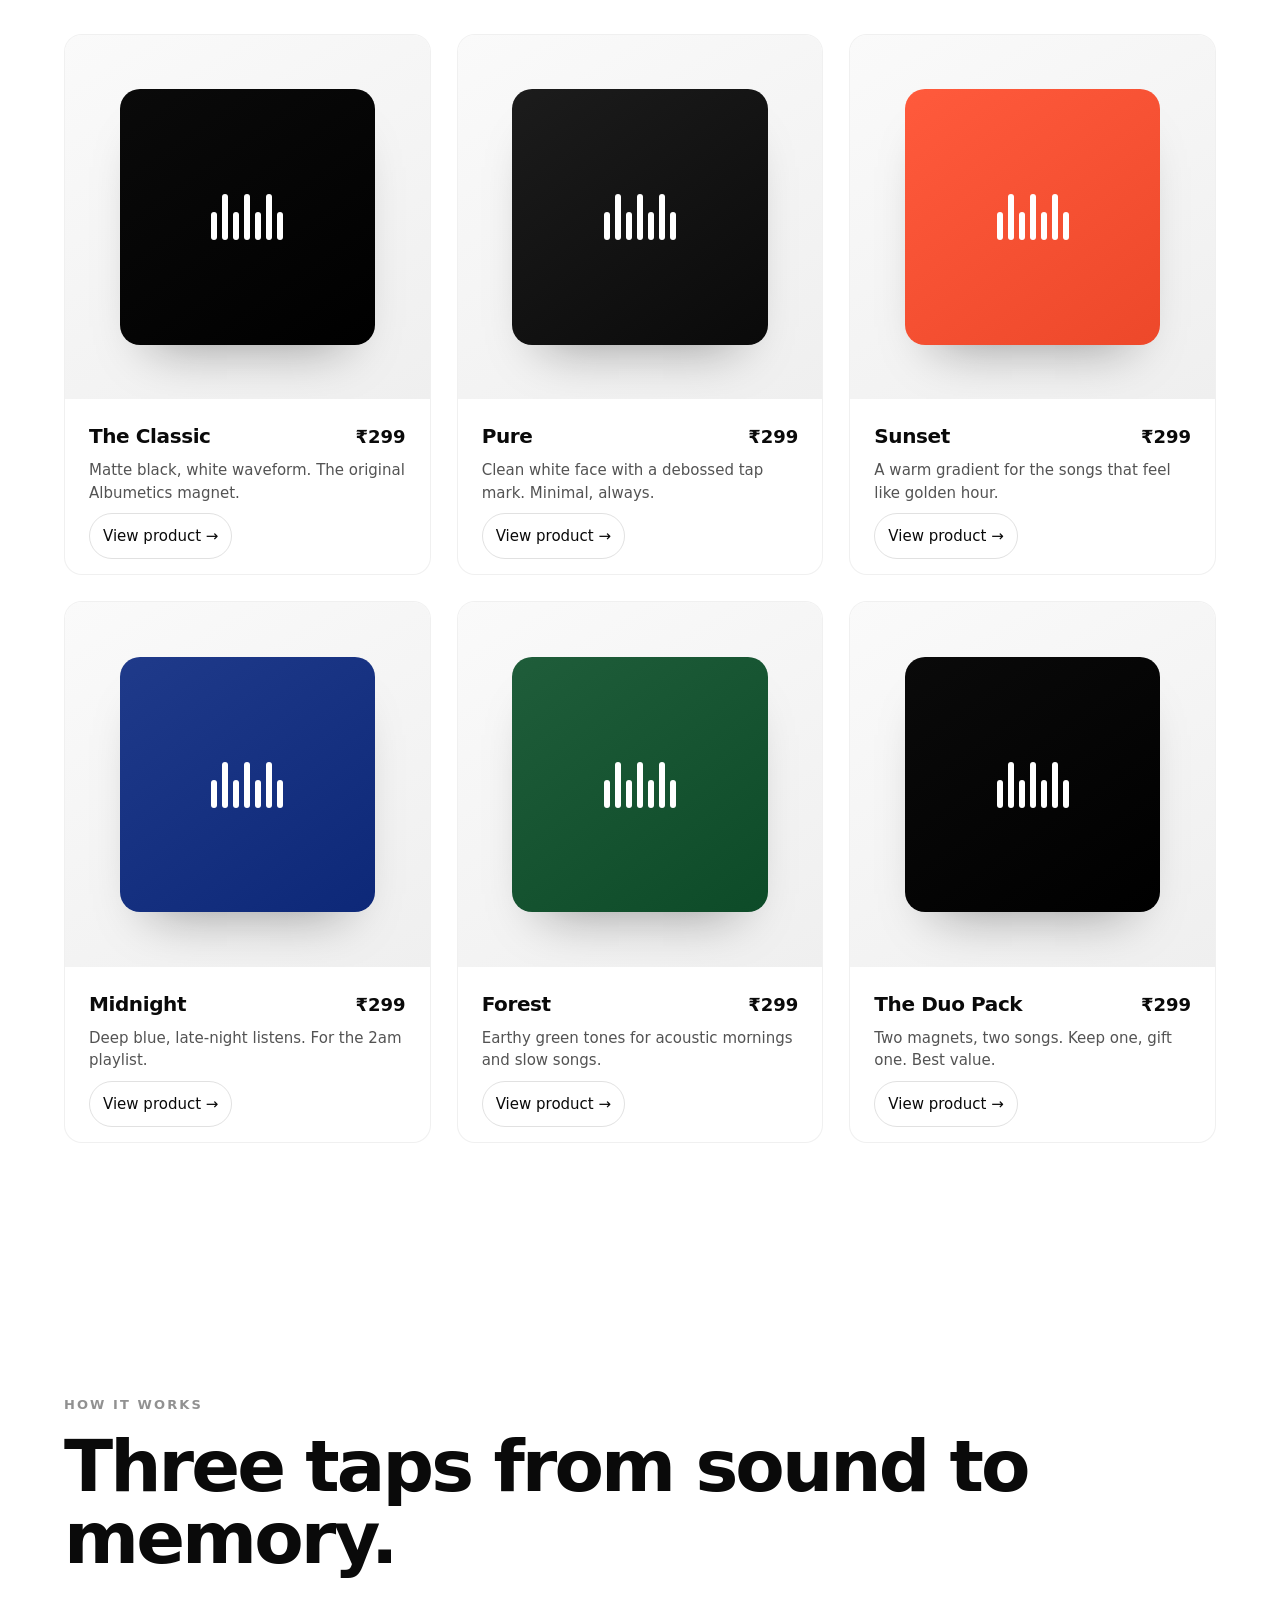
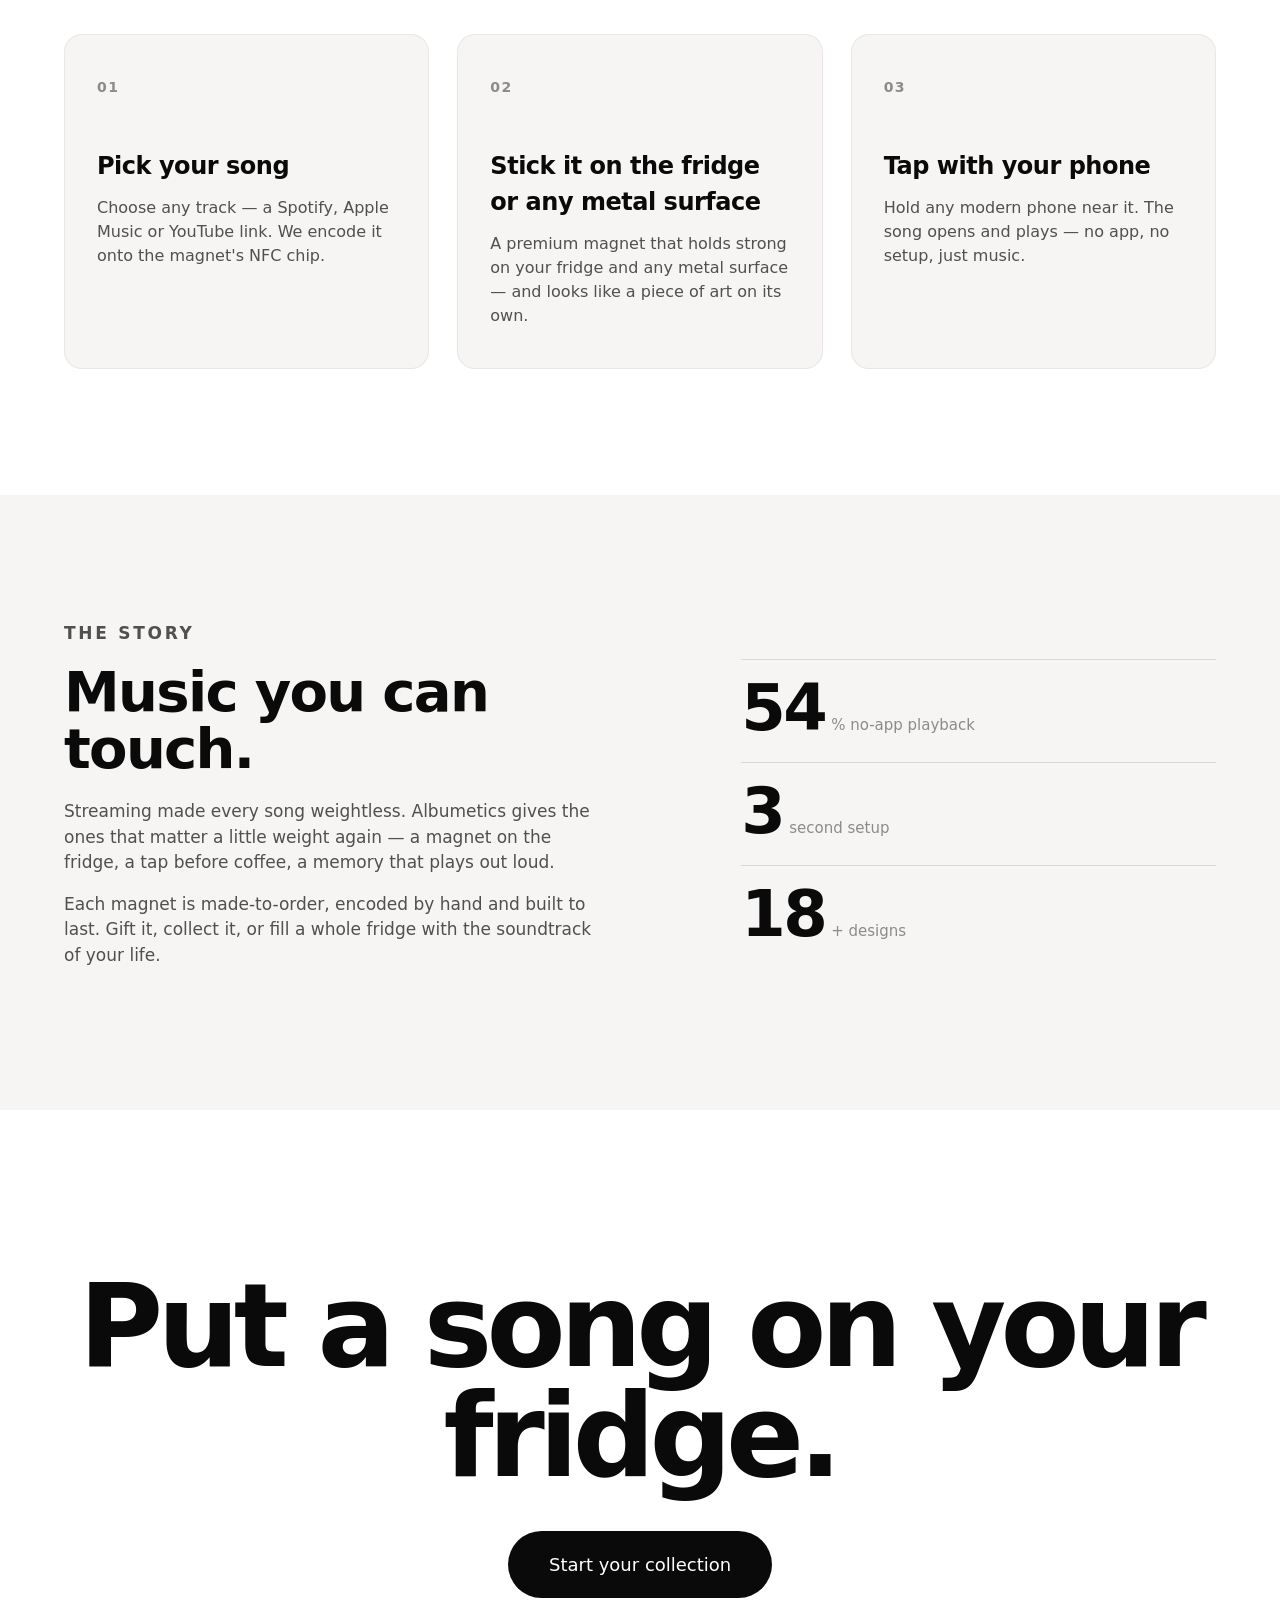
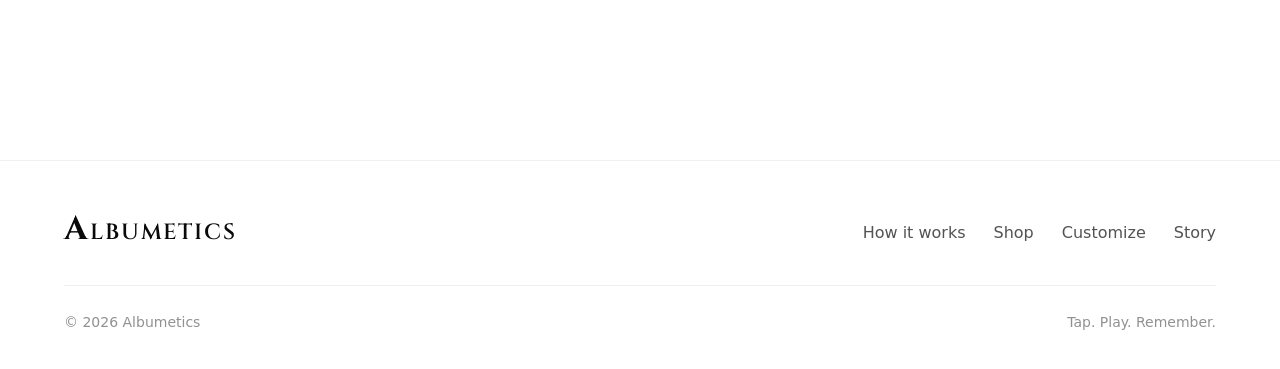
==== commit 35180a33: "Make site mobile friendly - Add hamburger menu with full-screen overlay nav (fixes nav being   hidde" ====
--- a/index.html
+++ b/index.html
@@ -28,15 +28,20 @@
   <!-- Header -->
   <header class="header" id="header">
     <a href="#top" class="header__logo brand" data-scroll aria-label="Albumetics"><span class="brand__cap">A</span>lbumetics</a>
-    <nav class="header__nav">
+    <nav class="header__nav" id="navMenu">
       <a href="#how" data-scroll>How it works</a>
       <a href="#shop" data-scroll>Shop</a>
-<a href="custom.html">Customize</a>
+      <a href="custom.html">Customize</a>
       <a href="#story" data-scroll>Story</a>
     </nav>
-    <button class="header__cart" id="cartBtn" aria-label="Open cart">
-      Cart <span class="header__cart-count" id="cartCount">0</span>
-    </button>
+    <div class="header__actions">
+      <button class="header__cart" id="cartBtn" aria-label="Open cart">
+        Cart <span class="header__cart-count" id="cartCount">0</span>
+      </button>
+      <button class="header__burger" id="navToggle" aria-label="Open menu" aria-expanded="false">
+        <span></span><span></span><span></span>
+      </button>
+    </div>
   </header>
 
   <main id="top">
--- a/css/style.css
+++ b/css/style.css
@@ -120,7 +120,33 @@
 }
 .header__cart-count.pop { animation: pop 0.4s var(--ease); }
 @keyframes pop { 0% { transform: scale(1); } 40% { transform: scale(1.5); } 100% { transform: scale(1); } }
-@media (max-width: 720px) { .header__nav { display: none; } }
+.header__actions { display: flex; align-items: center; gap: 12px; }
+.header__burger {
+  display: none; width: 42px; height: 42px; border: none; background: none; cursor: pointer;
+  flex-direction: column; justify-content: center; align-items: center; gap: 5px; padding: 0;
+}
+.header__burger span {
+  display: block; width: 22px; height: 2px; background: var(--ink); border-radius: 2px;
+  transition: transform 0.35s var(--ease), opacity 0.25s var(--ease);
+}
+body.nav-open .header__burger span:nth-child(1) { transform: translateY(7px) rotate(45deg); }
+body.nav-open .header__burger span:nth-child(2) { opacity: 0; }
+body.nav-open .header__burger span:nth-child(3) { transform: translateY(-7px) rotate(-45deg); }
+
+@media (max-width: 720px) {
+  .header__burger { display: flex; }
+  .header__nav {
+    position: fixed; inset: 0; z-index: 90;
+    flex-direction: column; justify-content: center; align-items: center; gap: 28px;
+    background: rgba(255, 255, 255, 0.97); backdrop-filter: blur(16px);
+    opacity: 0; pointer-events: none; transform: translateY(-12px);
+    transition: opacity 0.4s var(--ease), transform 0.4s var(--ease);
+  }
+  body.nav-open .header__nav { opacity: 1; pointer-events: auto; transform: none; }
+  .header__nav a { font-size: 26px; font-weight: 600; color: var(--ink); }
+  .header__nav a::after { display: none; }
+  body.nav-open { overflow: hidden; }
+}
 
 /* ---------- Buttons ---------- */
 .btn {
@@ -730,3 +756,52 @@
 .co-field input:focus, .co-field textarea:focus { outline: none; border-color: var(--ink); }
 .co-field--error input, .co-field--error textarea { border-color: #e02f2f; animation: shake 0.4s; }
 .co__foot { padding: 18px 26px 24px; border-top: 1px solid var(--ink-06); }
+
+/* ============================================================
+   Mobile refinements
+   ============================================================ */
+@media (max-width: 600px) {
+  /* full-bleed buttons read better on small screens */
+  .hero__actions { width: 100%; }
+  .hero__actions .btn { flex: 1 1 auto; justify-content: center; }
+  .btn { padding: 14px 22px; font-size: 15px; }
+  .btn--lg { padding: 16px 28px; font-size: 16px; }
+
+  /* hero spacing so the fixed header doesn't crowd the title */
+  .hero { padding-top: 90px; padding-bottom: 70px; min-height: auto; }
+  .hero__marquee { position: static; margin-top: 40px; }
+
+  /* tighten section padding */
+  .how, .shop, .story, .showcase { padding-left: var(--pad); padding-right: var(--pad); }
+  .section-head { padding-bottom: 40px; }
+
+  /* product detail */
+  .pdp { padding-top: 96px; }
+  .pdp__buy { flex-direction: column; }
+  .pdp__buy .qty { align-self: flex-start; }
+  .pdp__add { width: 100%; }
+
+  /* checkout modal becomes a bottom sheet */
+  .co {
+    top: auto; bottom: 0; left: 0; transform: translateY(100%);
+    width: 100%; max-height: 94vh; border-radius: 22px 22px 0 0;
+  }
+  .co.open { transform: translateY(0); }
+
+  /* cart drawer full width */
+  .cart { width: 100%; }
+
+  /* footer stacks */
+  .footer__top, .footer__bottom { flex-direction: column; align-items: flex-start; gap: 16px; }
+}
+
+/* comfortable tap targets on touch devices */
+@media (hover: none) {
+  .header__cart, .btn, .card__add, .qty button, .faq-item__q,
+  .ver, .cart-item__qty button { min-height: 44px; }
+}
+
+/* never let anything cause sideways scroll */
+@media (max-width: 720px) {
+  .pola__name, .pola__artist, .cart-item__name { word-break: break-word; }
+}
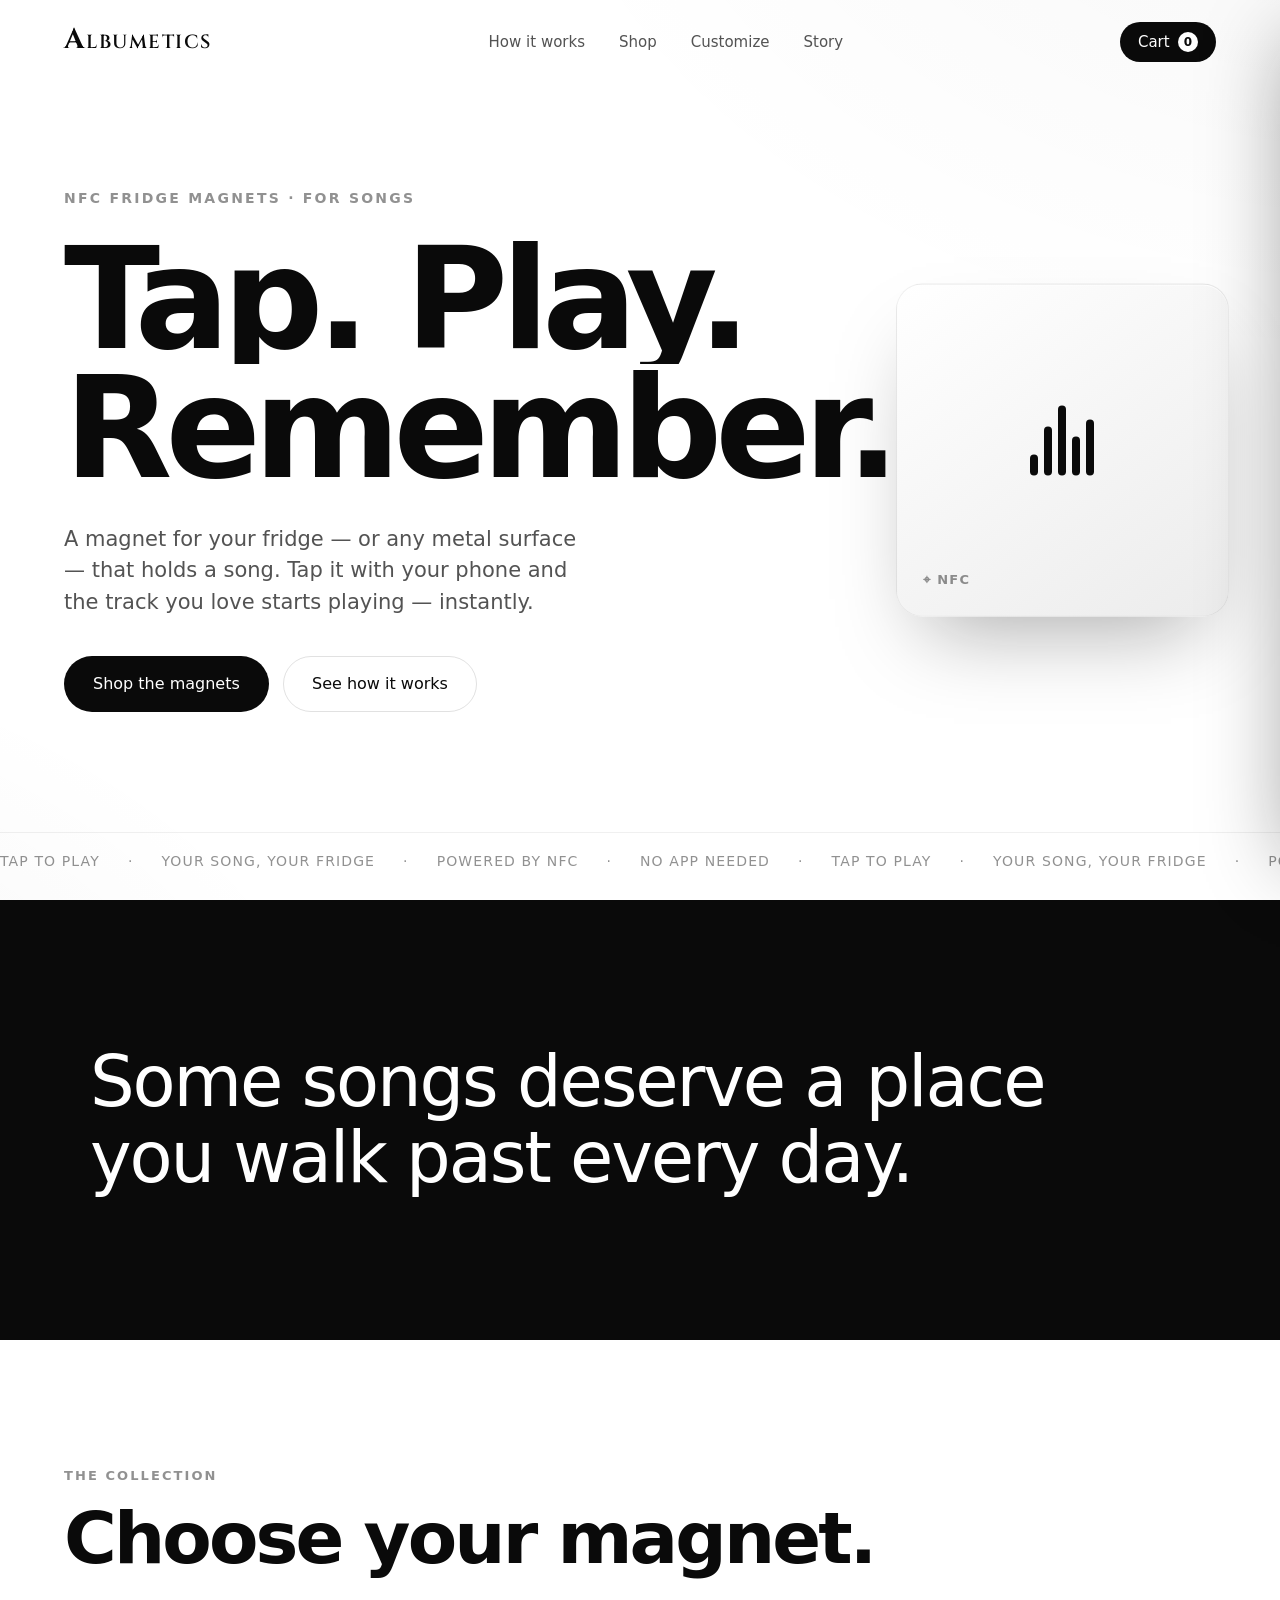
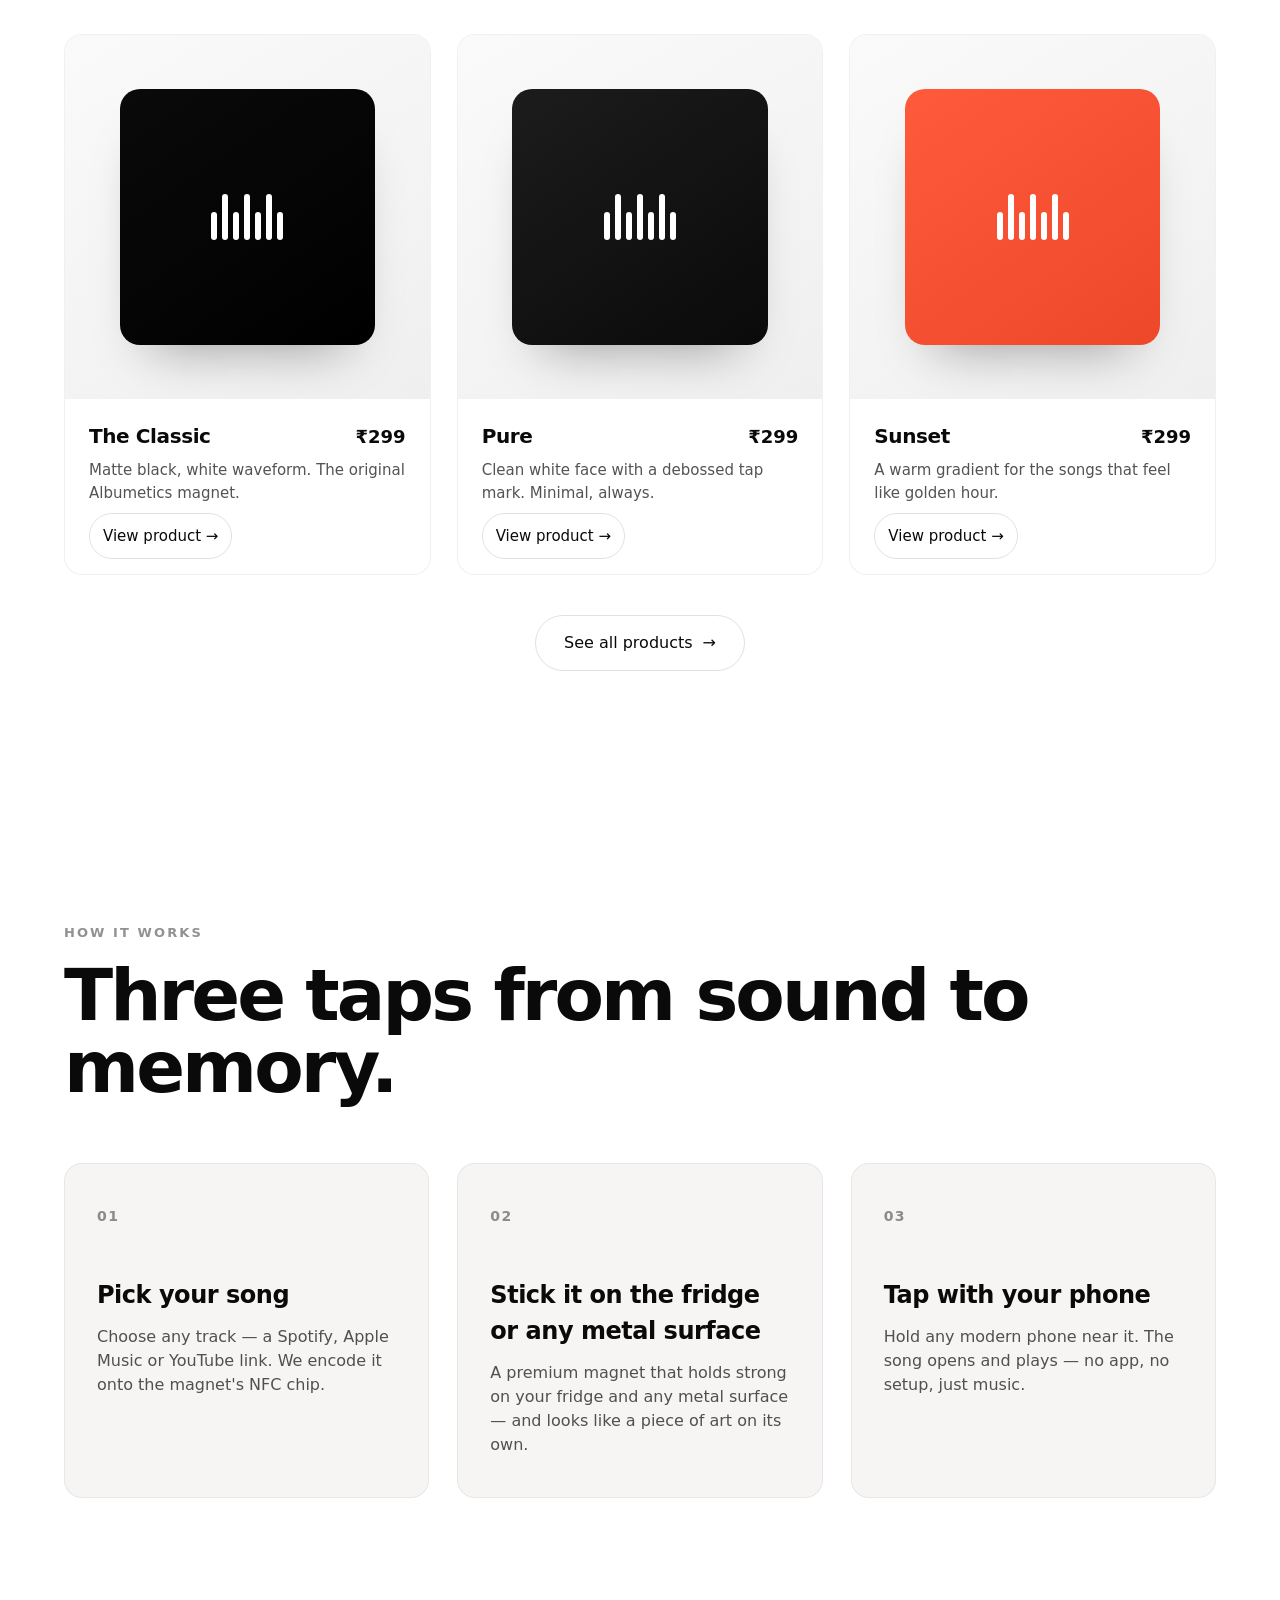
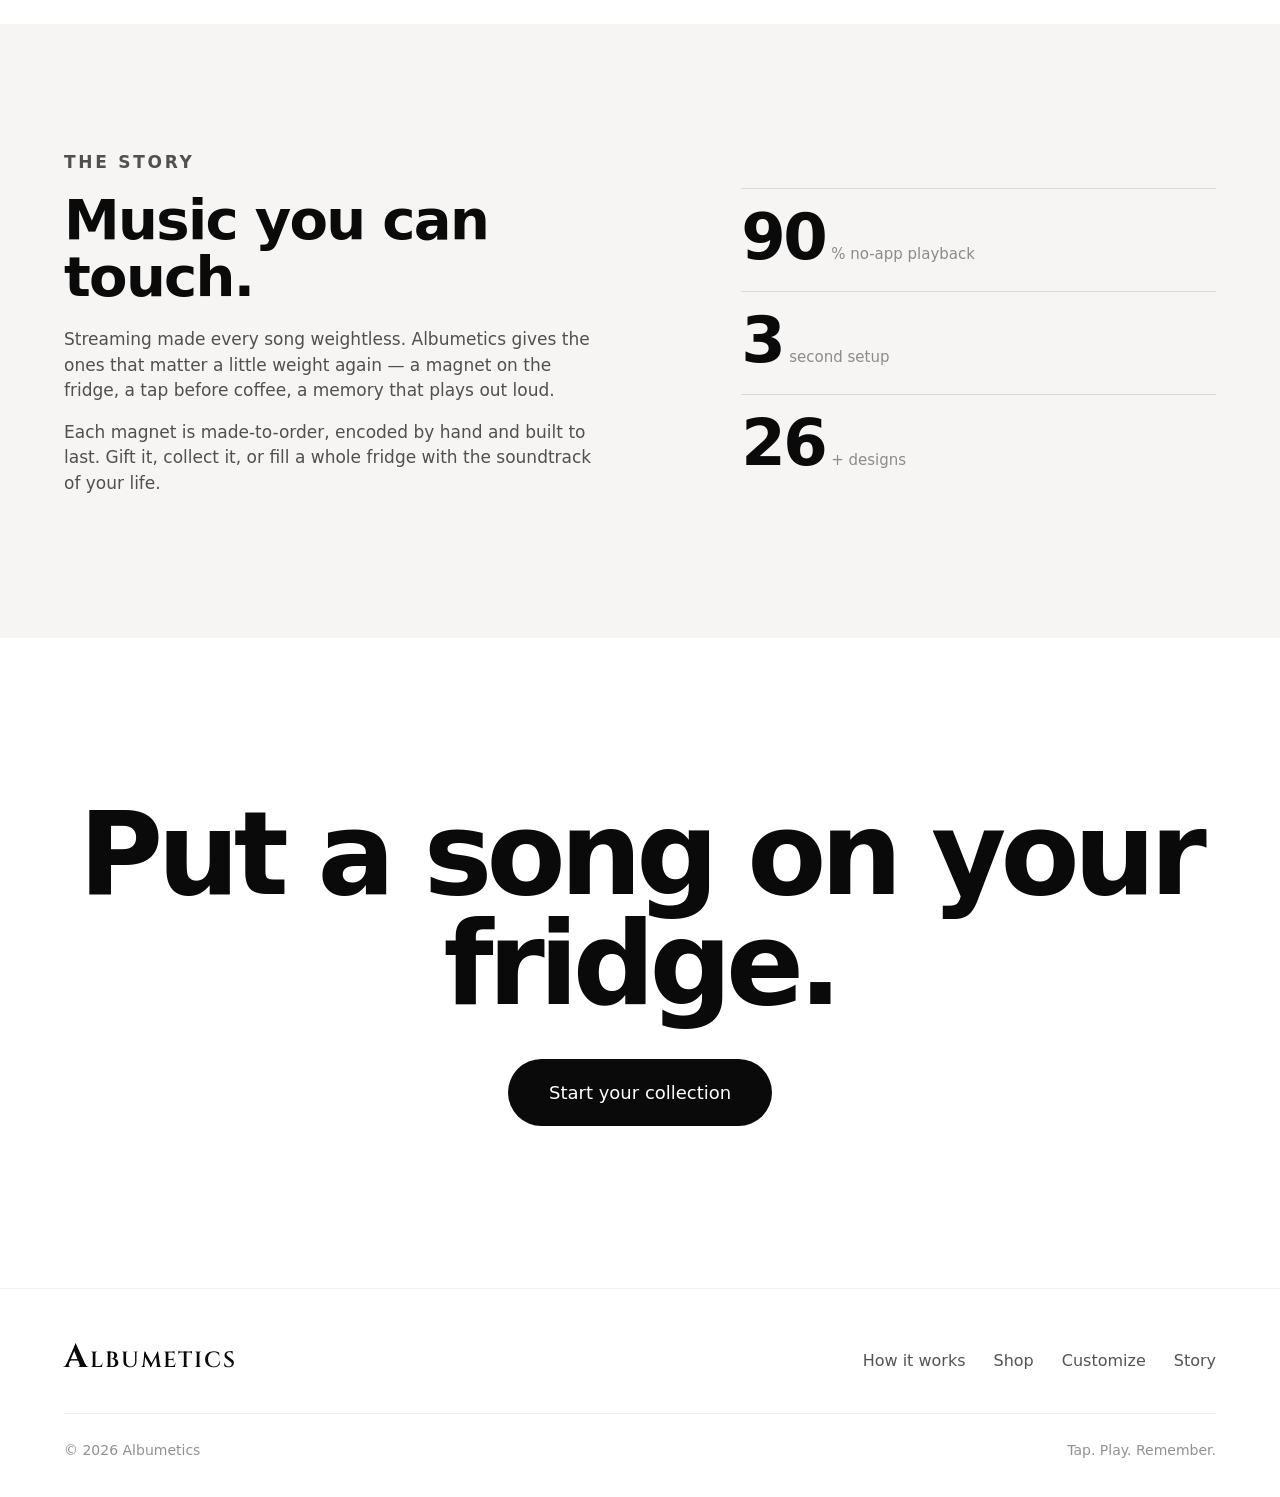
==== commit ad624032: "Homepage collection shows preview (3 laptop / 4 phone) + See all products page - Limit homepage grid" ====
--- a/index.html
+++ b/index.html
@@ -100,7 +100,10 @@
         <p class="section-head__kicker reveal">The collection</p>
         <h2 class="section-head__title reveal">Choose your magnet.</h2>
       </div>
-      <div class="products" id="products"><!-- injected by JS --></div>
+      <div class="products products--preview" id="products"><!-- injected by JS --></div>
+      <div class="shop__more reveal">
+        <a href="products.html" class="btn btn--ghost">See all products <span aria-hidden="true">→</span></a>
+      </div>
     </section>
 
     <!-- How it works -->
--- a/css/style.css
+++ b/css/style.css
@@ -311,7 +311,17 @@
   display: grid; grid-template-columns: repeat(3, 1fr); gap: 26px;
 }
 @media (max-width: 980px) { .products { grid-template-columns: repeat(2, 1fr); } }
-@media (max-width: 560px) { .products { grid-template-columns: 1fr; } }
+@media (max-width: 560px) { .products { grid-template-columns: repeat(2, 1fr); gap: 14px; } }
+
+/* Homepage preview: 3 on laptop, 4 on phone — rest live on the full shop page */
+.products--preview .card:nth-child(n+4) { display: none; }
+@media (max-width: 980px) {
+  .products--preview .card:nth-child(n+4) { display: block; }
+  .products--preview .card:nth-child(n+5) { display: none; }
+}
+.shop__more { text-align: center; margin-top: 40px; }
+.shop--page { padding-top: 130px; max-width: var(--maxw); margin: 0 auto; }
+@media (max-width: 600px) { .shop--page { padding-top: 100px; } }
 
 .card {
   border-radius: var(--radius); overflow: hidden;
@@ -775,6 +785,14 @@
   .how, .shop, .story, .showcase { padding-left: var(--pad); padding-right: var(--pad); }
   .section-head { padding-bottom: 40px; }
 
+  /* keep two product cards per row, just more compact */
+  .shop { padding-left: 16px; padding-right: 16px; }
+  .card__body { padding: 14px 14px 18px; }
+  .card__name { font-size: 16px; }
+  .card__price { font-size: 15px; }
+  .card__desc { font-size: 13px; margin: 6px 0 14px; }
+  .card__add { font-size: 13px; padding: 11px; }
+
   /* product detail */
   .pdp { padding-top: 96px; }
   .pdp__buy { flex-direction: column; }
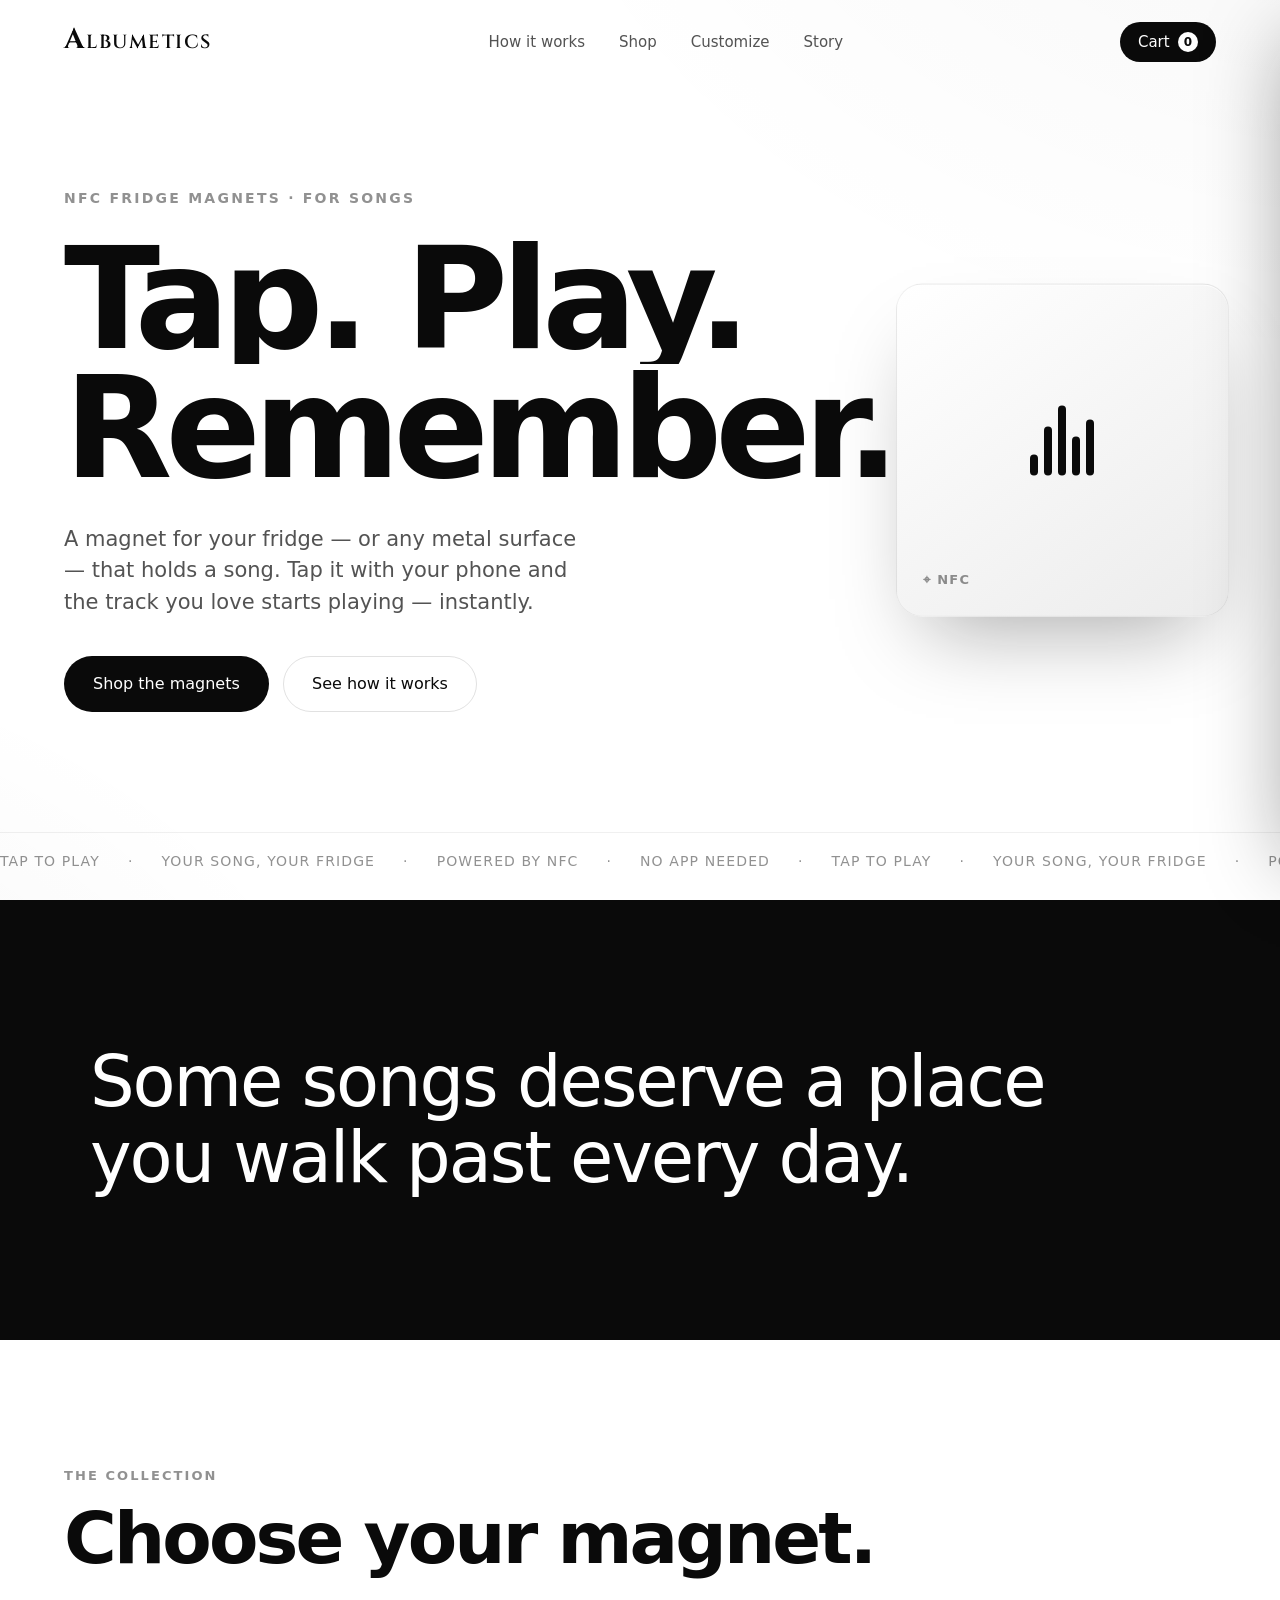
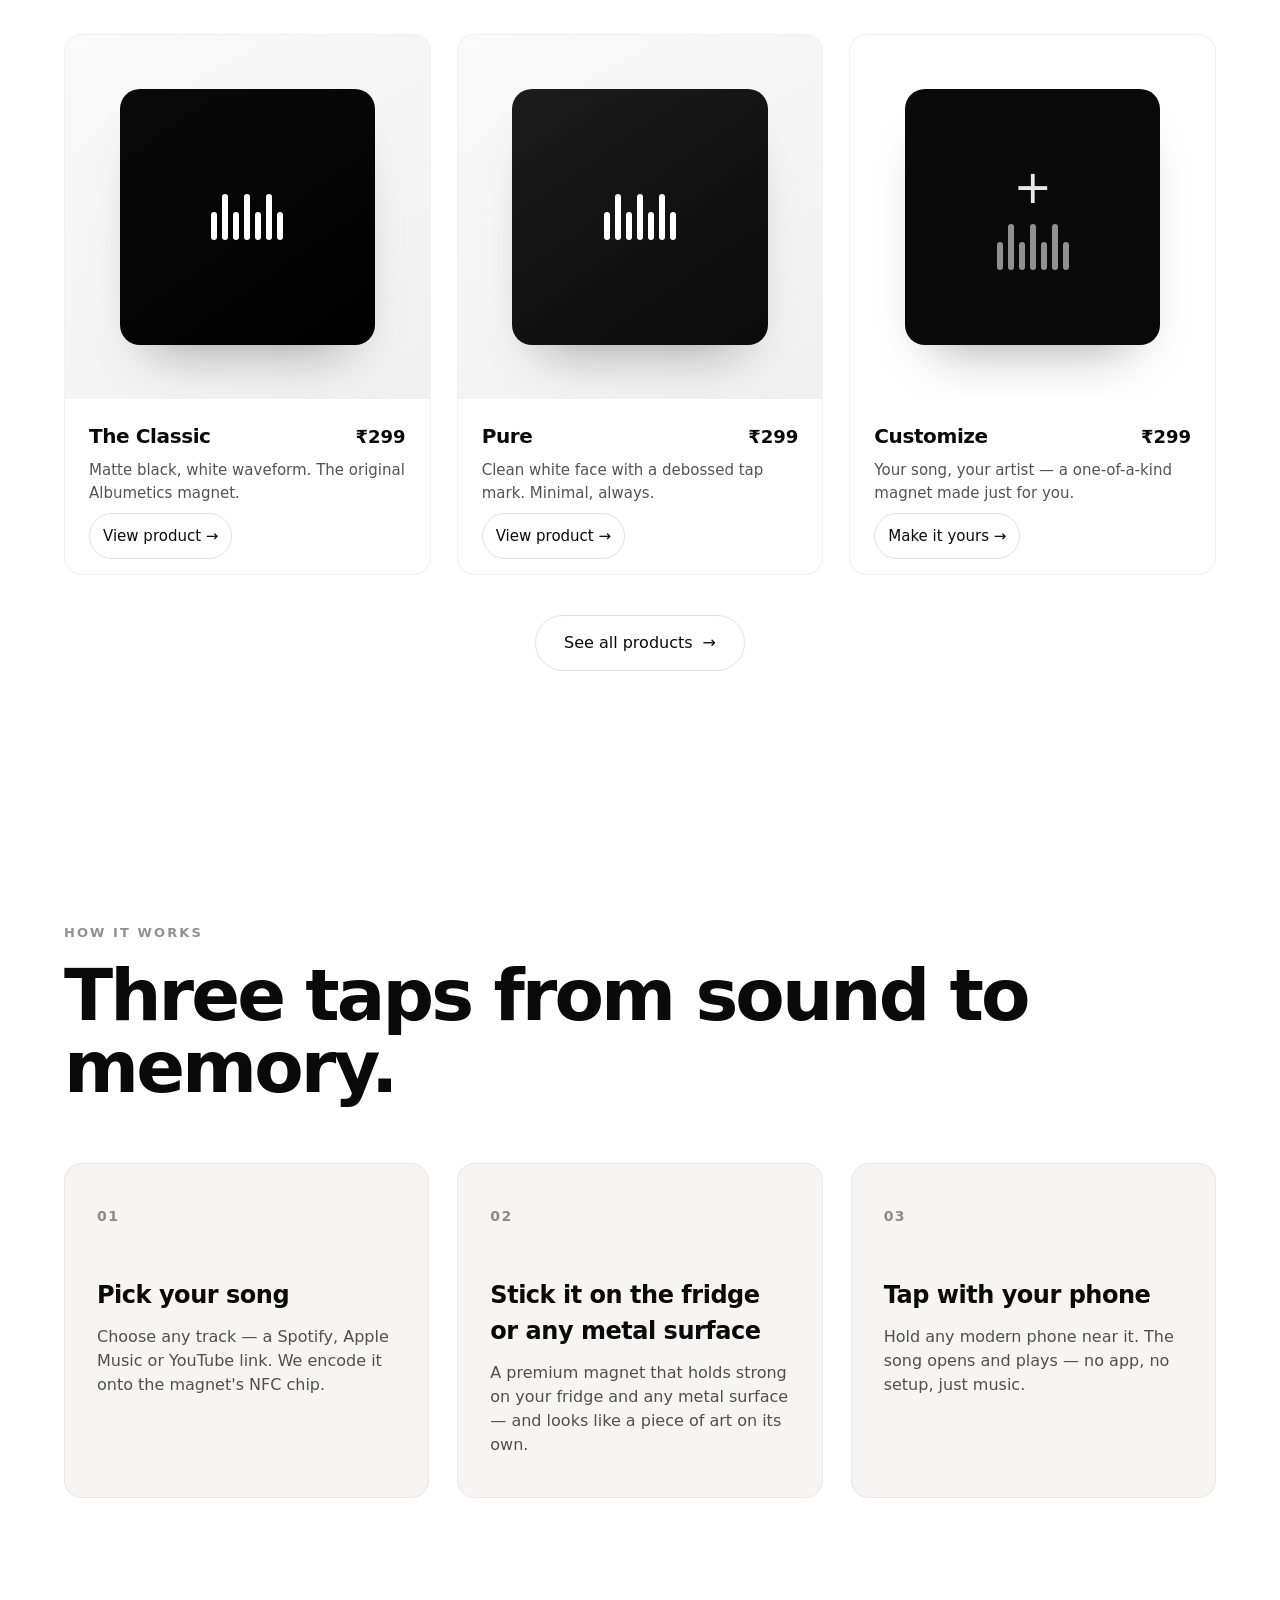
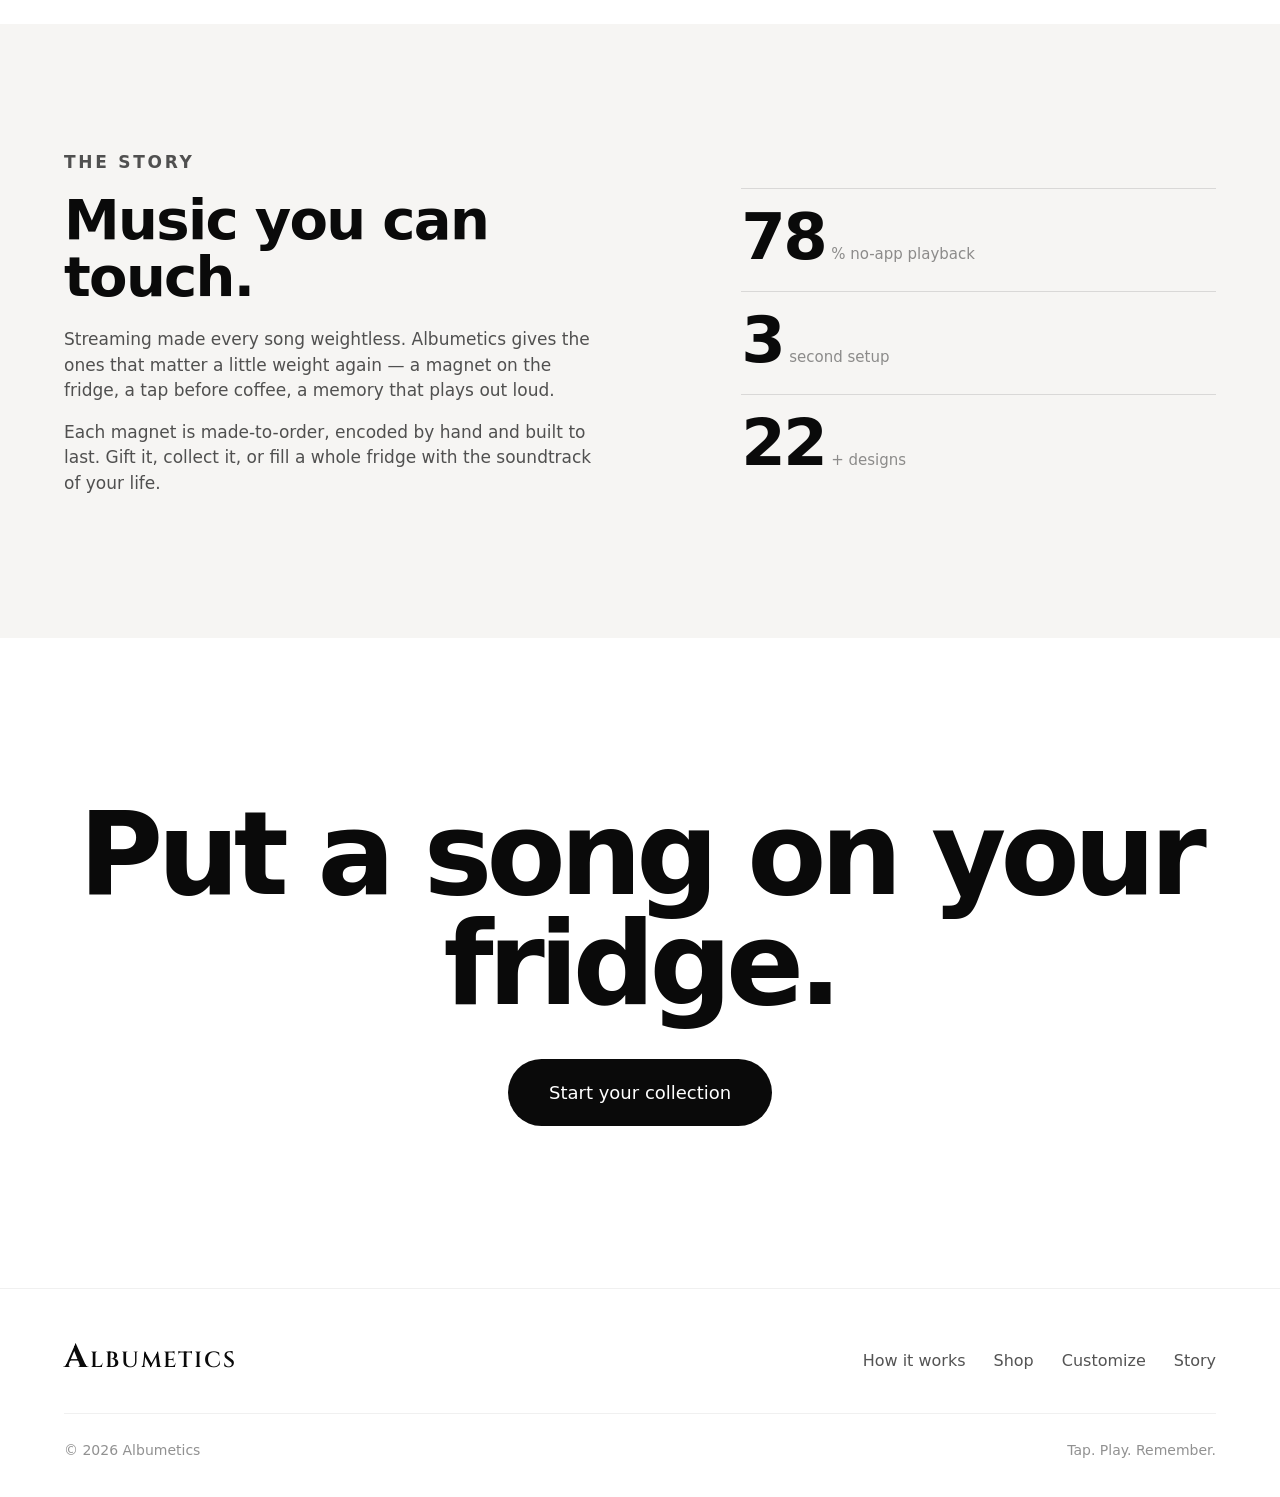
==== commit 1d99635f: "Free shipping threshold: orders above Rs 399" ====
--- a/index.html
+++ b/index.html
@@ -195,7 +195,7 @@
         <span id="cartTotal">₹0</span>
       </div>
       <button class="btn btn--solid btn--block" id="checkoutBtn">Checkout</button>
-      <p class="cart__note">Free shipping over ₹999 · Made to order</p>
+      <p class="cart__note">Free shipping over ₹399 · Made to order</p>
     </div>
   </aside>
 
--- a/css/style.css
+++ b/css/style.css
@@ -136,13 +136,16 @@
 @media (max-width: 720px) {
   .header__burger { display: flex; }
   .header__nav {
-    position: fixed; inset: 0; z-index: 90;
+    position: fixed; inset: 0; z-index: 95;
+    width: 100vw; height: 100vh; height: 100dvh;
     flex-direction: column; justify-content: center; align-items: center; gap: 28px;
-    background: rgba(255, 255, 255, 0.97); backdrop-filter: blur(16px);
+    background: var(--white);
     opacity: 0; pointer-events: none; transform: translateY(-12px);
     transition: opacity 0.4s var(--ease), transform 0.4s var(--ease);
   }
   body.nav-open .header__nav { opacity: 1; pointer-events: auto; transform: none; }
+  /* keep the top bar solid white while the menu is open so nothing shows through */
+  body.nav-open .header { background: var(--white); backdrop-filter: none; border-bottom-color: transparent; }
   .header__nav a { font-size: 26px; font-weight: 600; color: var(--ink); }
   .header__nav a::after { display: none; }
   body.nav-open { overflow: hidden; }
@@ -313,11 +316,13 @@
 @media (max-width: 980px) { .products { grid-template-columns: repeat(2, 1fr); } }
 @media (max-width: 560px) { .products { grid-template-columns: repeat(2, 1fr); gap: 14px; } }
 
-/* Homepage preview: 3 on laptop, 4 on phone — rest live on the full shop page */
-.products--preview .card:nth-child(n+4) { display: none; }
+/* Homepage preview: keep the Customize card, limit products
+   — laptop: 2 products + Customize (3), phone: 3 products + Customize (4) */
+.products--preview .card:not(.card--custom):nth-child(n+3) { display: none; }
+.products--preview .card--custom { display: flex; flex-direction: column; }
 @media (max-width: 980px) {
-  .products--preview .card:nth-child(n+4) { display: block; }
-  .products--preview .card:nth-child(n+5) { display: none; }
+  .products--preview .card:not(.card--custom):nth-child(n+3) { display: block; }
+  .products--preview .card:not(.card--custom):nth-child(n+4) { display: none; }
 }
 .shop__more { text-align: center; margin-top: 40px; }
 .shop--page { padding-top: 130px; max-width: var(--maxw); margin: 0 auto; }
@@ -590,8 +595,7 @@
   display: grid; grid-template-columns: repeat(3, 1fr);
   gap: clamp(28px, 4vw, 56px) clamp(28px, 5vw, 70px);
 }
-@media (max-width: 760px) { .specs__grid { grid-template-columns: repeat(2, 1fr); } }
-@media (max-width: 460px) { .specs__grid { grid-template-columns: 1fr; } }
+@media (max-width: 760px) { .specs__grid { grid-template-columns: repeat(2, 1fr); gap: 28px 22px; } }
 .spec__icon {
   display: inline-grid; place-items: center; width: 54px; height: 54px;
   border-radius: 14px; border: 1px solid var(--ink-12); background: var(--paper);
@@ -823,3 +827,37 @@
 @media (max-width: 720px) {
   .pola__name, .pola__artist, .cart-item__name { word-break: break-word; }
 }
+
+/* custom cart line: show artist with song name */
+.cart-item__by { font-size: 13px; color: var(--ink-70); margin-top: 1px; }
+/* text-only custom preview tile */
+.pola--text .pola__img { background: linear-gradient(145deg, #0a0a0a, #2a2a2a); color: #fff; }
+.pola--text .pola__img .wave { display: flex; gap: 5px; align-items: flex-end; height: 44px; }
+.pola--text .pola__img .wave i { width: 6px; border-radius: 3px; background: currentColor; animation: eq 1.2s ease-in-out infinite; }
+.pola--text .pola__img .wave i:nth-child(odd) { height: 55%; }
+.pola--text .pola__img .wave i:nth-child(even) { height: 100%; animation-delay: 0.2s; }
+
+/* ---------- Customize card in the collection ---------- */
+.card--custom .card__art--custom {
+  background: var(--ink); color: #fff;
+  display: flex; flex-direction: column; align-items: center; justify-content: center; gap: 14px;
+}
+.card--custom .card__plus {
+  font-size: 46px; font-weight: 300; line-height: 1; opacity: 0.9;
+}
+.card--custom .card__art--custom .wave { opacity: 0.55; }
+.card--custom .card__name { display: inline-flex; align-items: center; gap: 7px; }
+
+/* ---------- Shorter product page on mobile ---------- */
+@media (max-width: 600px) {
+  .specs { margin-top: 56px; }
+  .specs__title, .faq__title { margin-bottom: 28px; font-size: 28px; }
+  .faq { margin-top: 56px; }
+  .specs__grid { gap: 26px 18px; }
+  .spec__icon { width: 46px; height: 46px; margin-bottom: 14px; }
+  .spec__icon svg { width: 22px; height: 22px; }
+  .spec__title { font-size: 16px; margin-bottom: 6px; }
+  .spec__text { font-size: 13.5px; }
+  .faq-item__q { padding: 18px 2px; font-size: 16px; }
+  .faq-item__chev { width: 32px; height: 32px; }
+}
